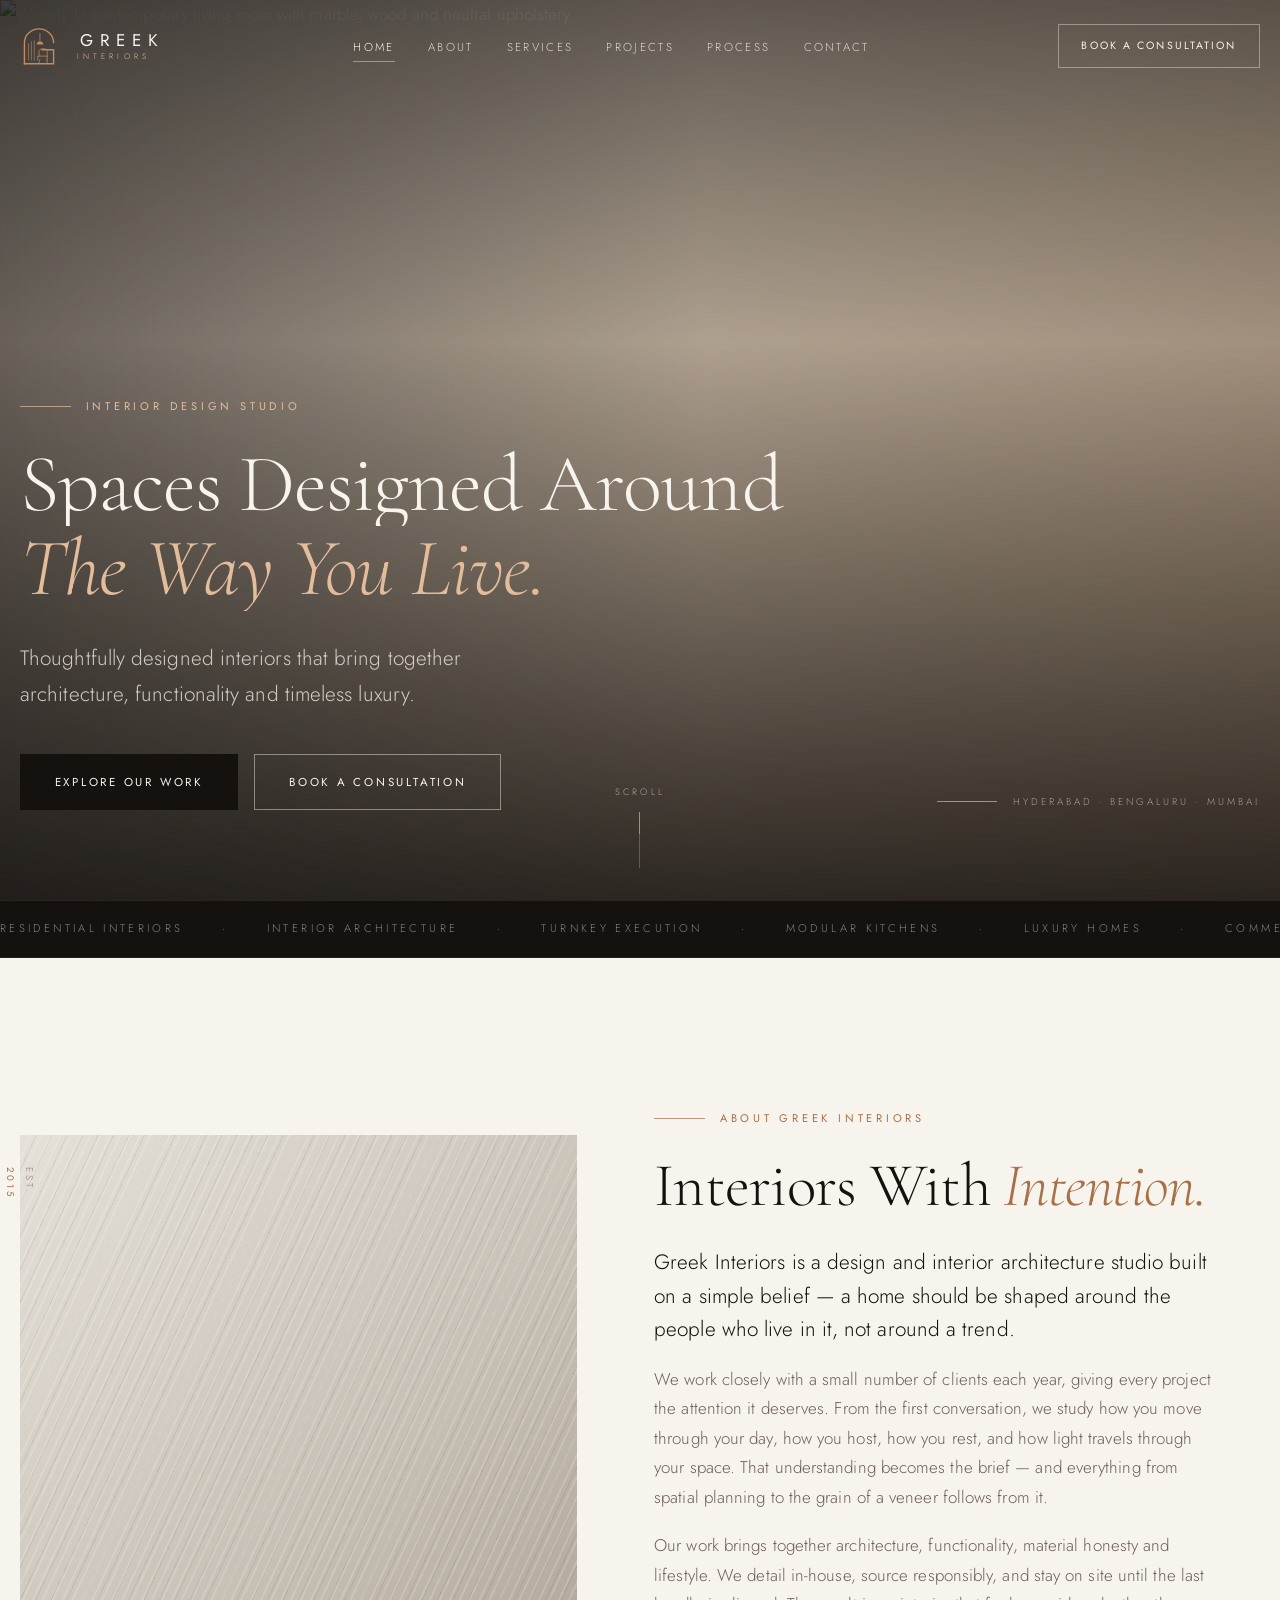
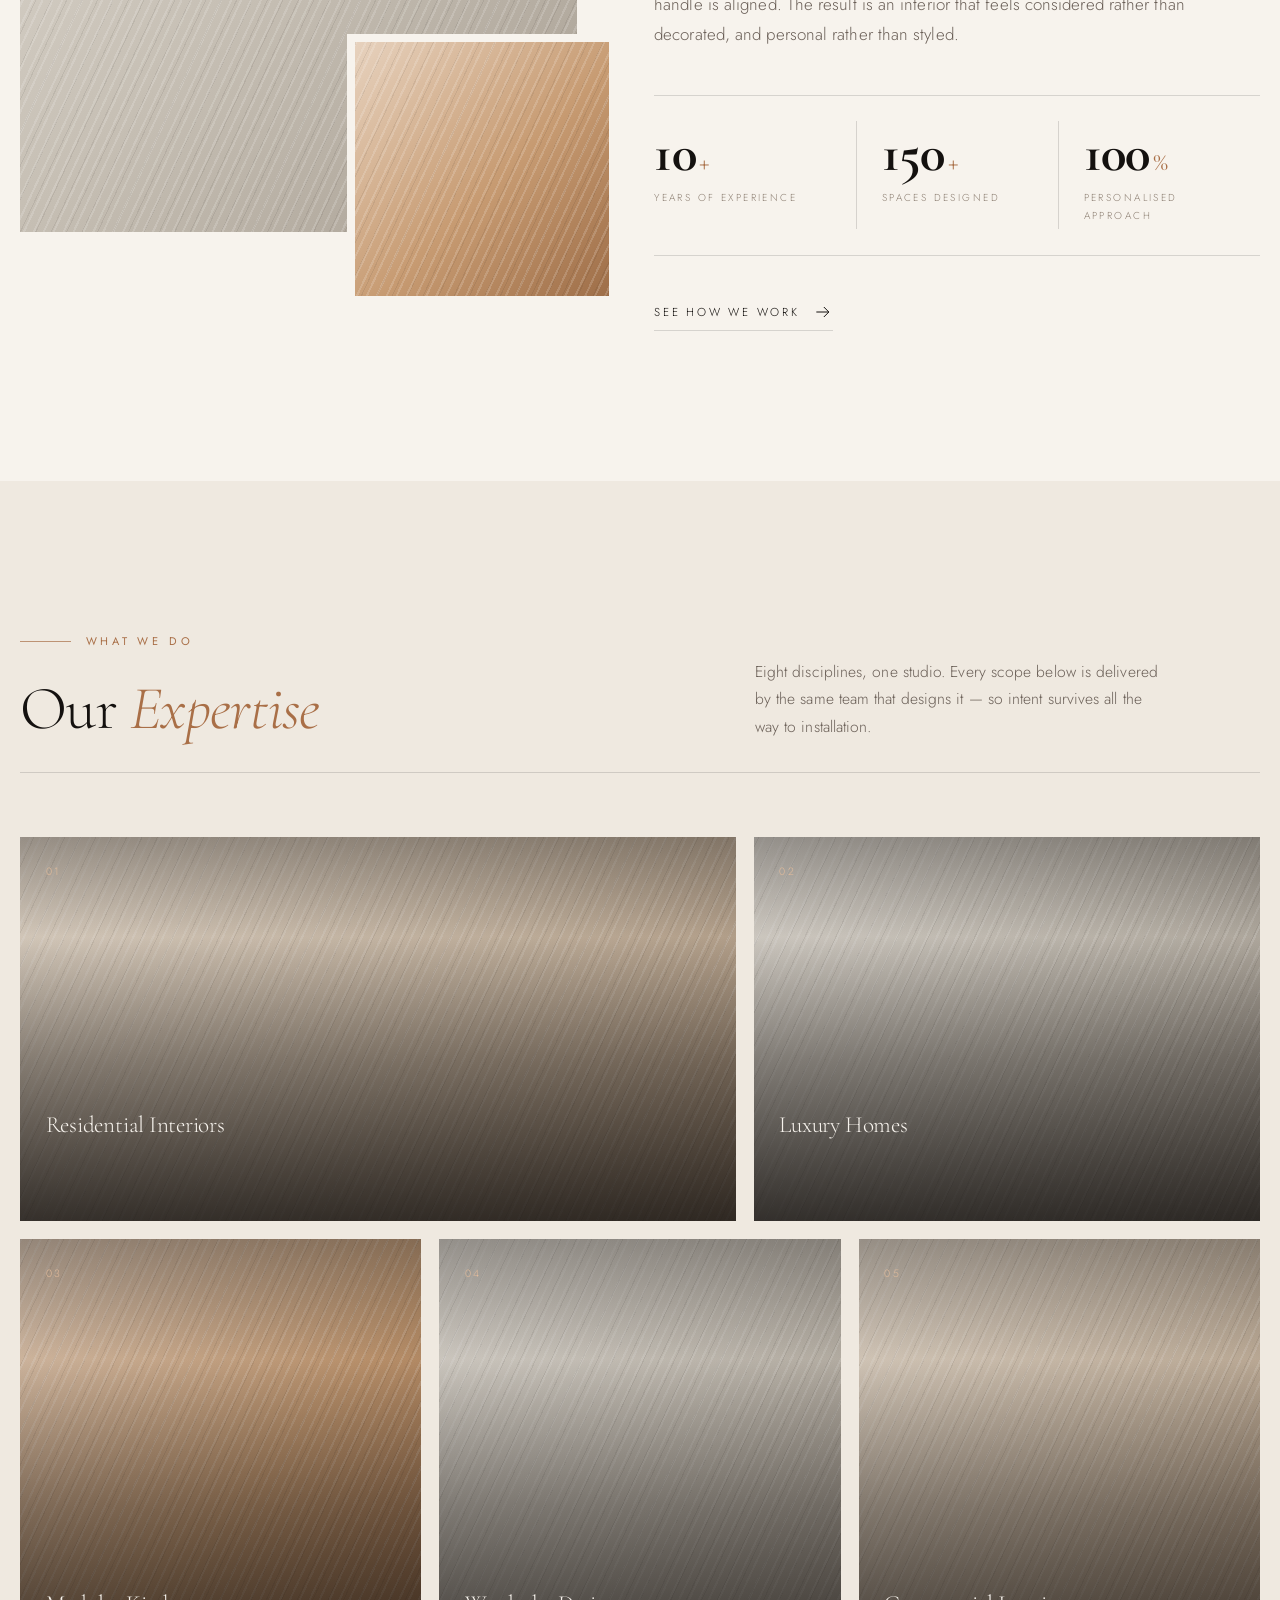
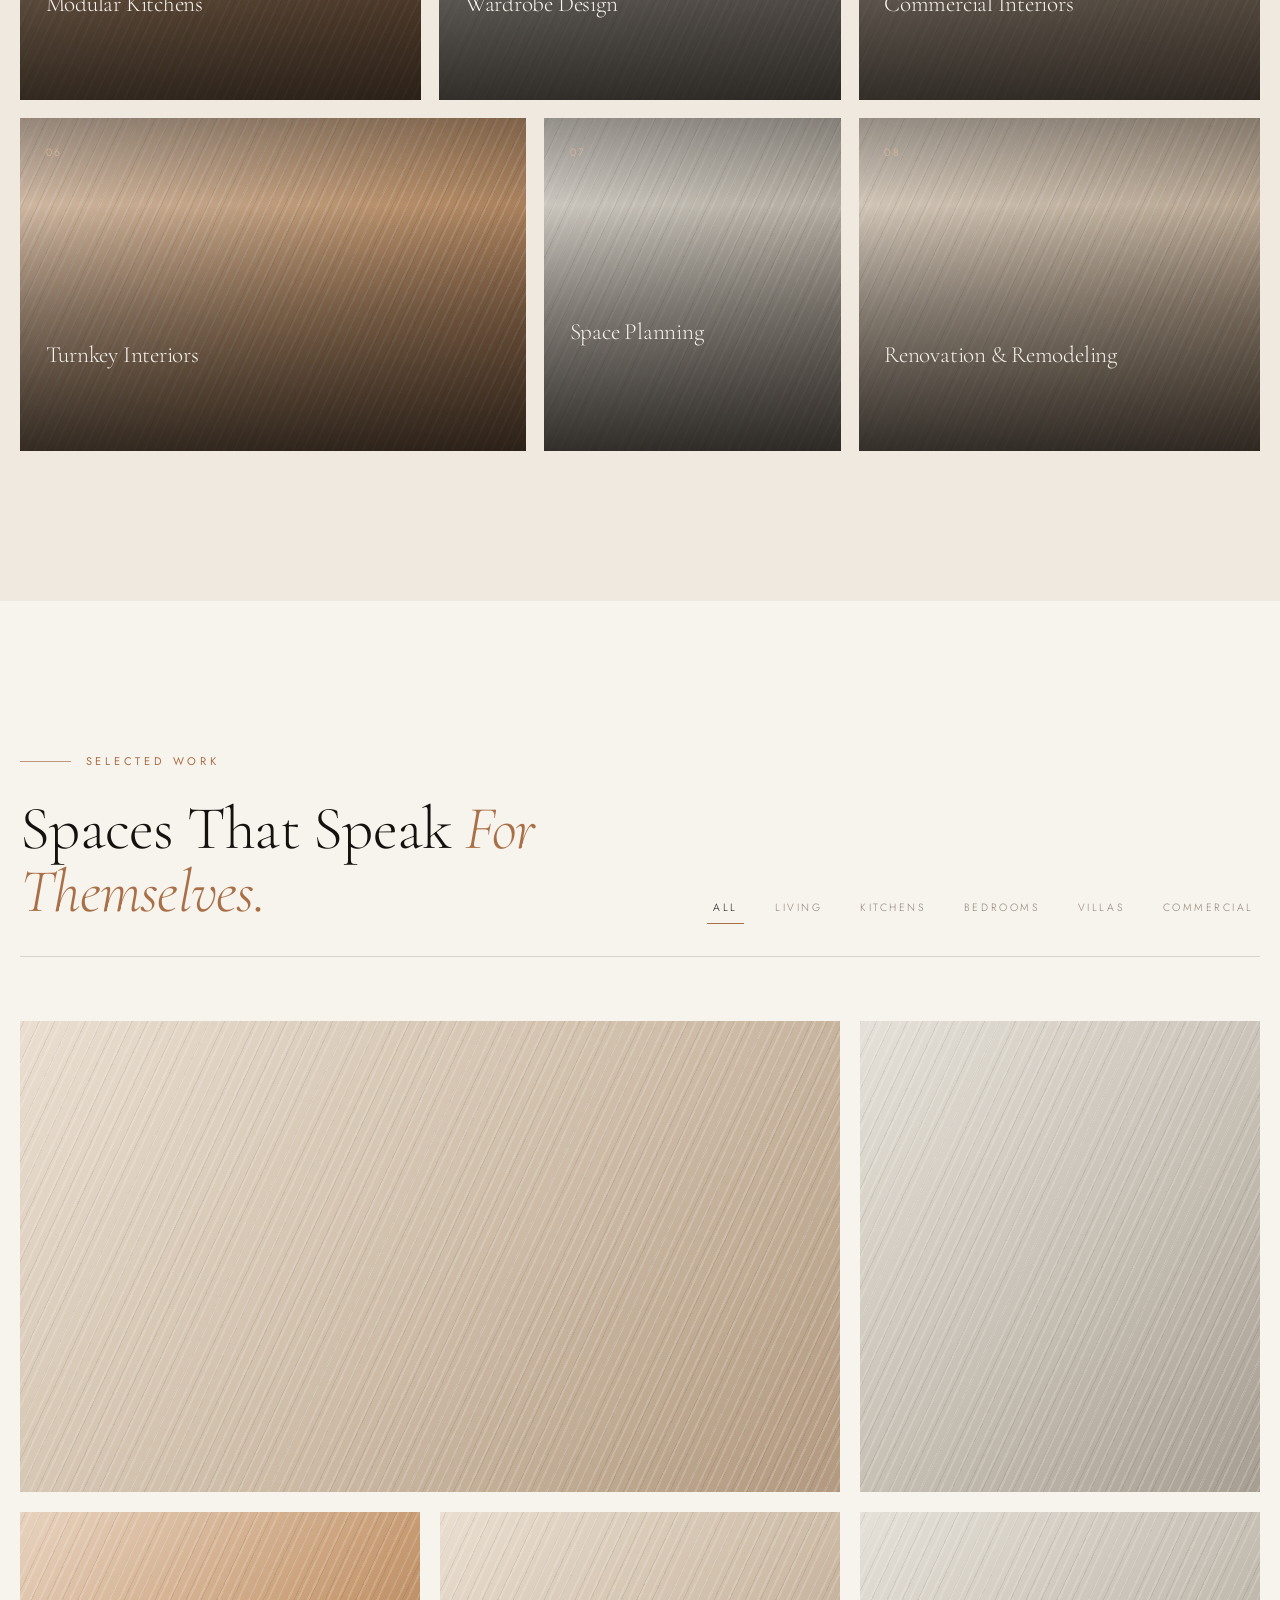
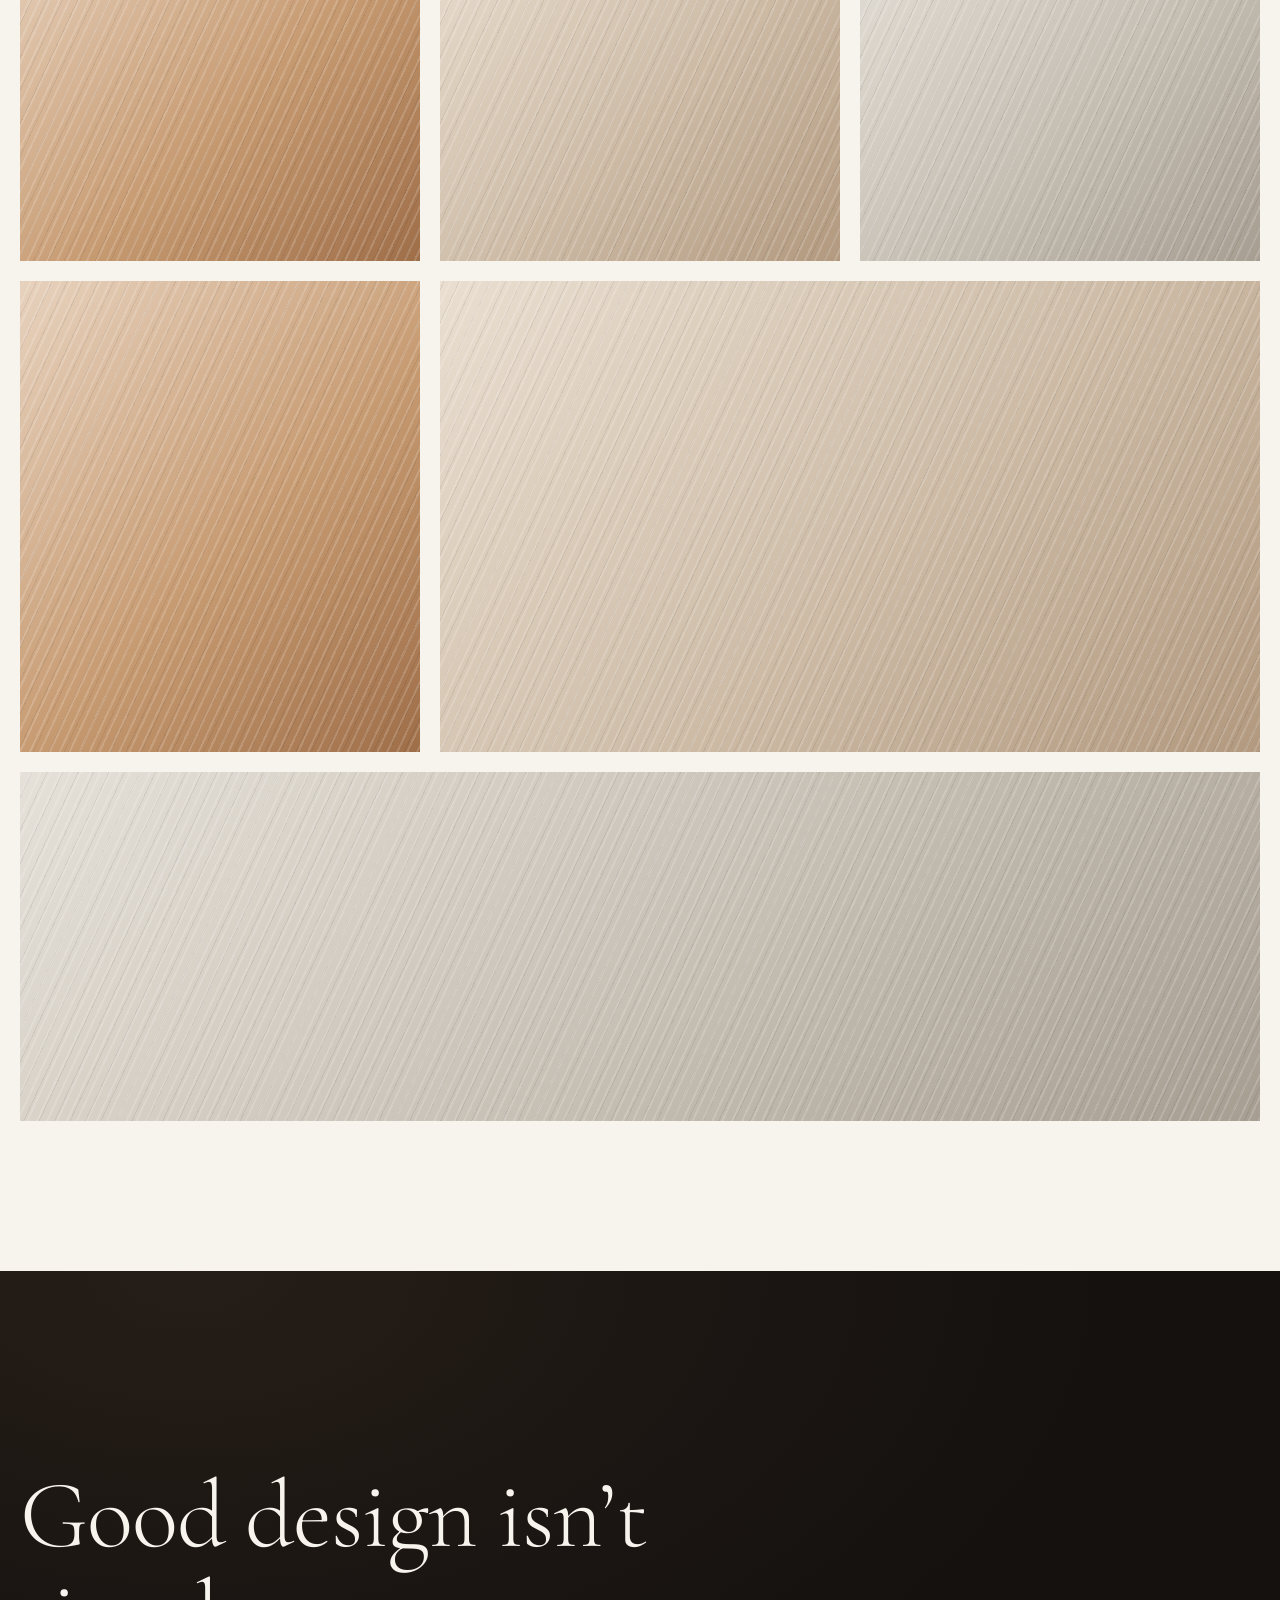
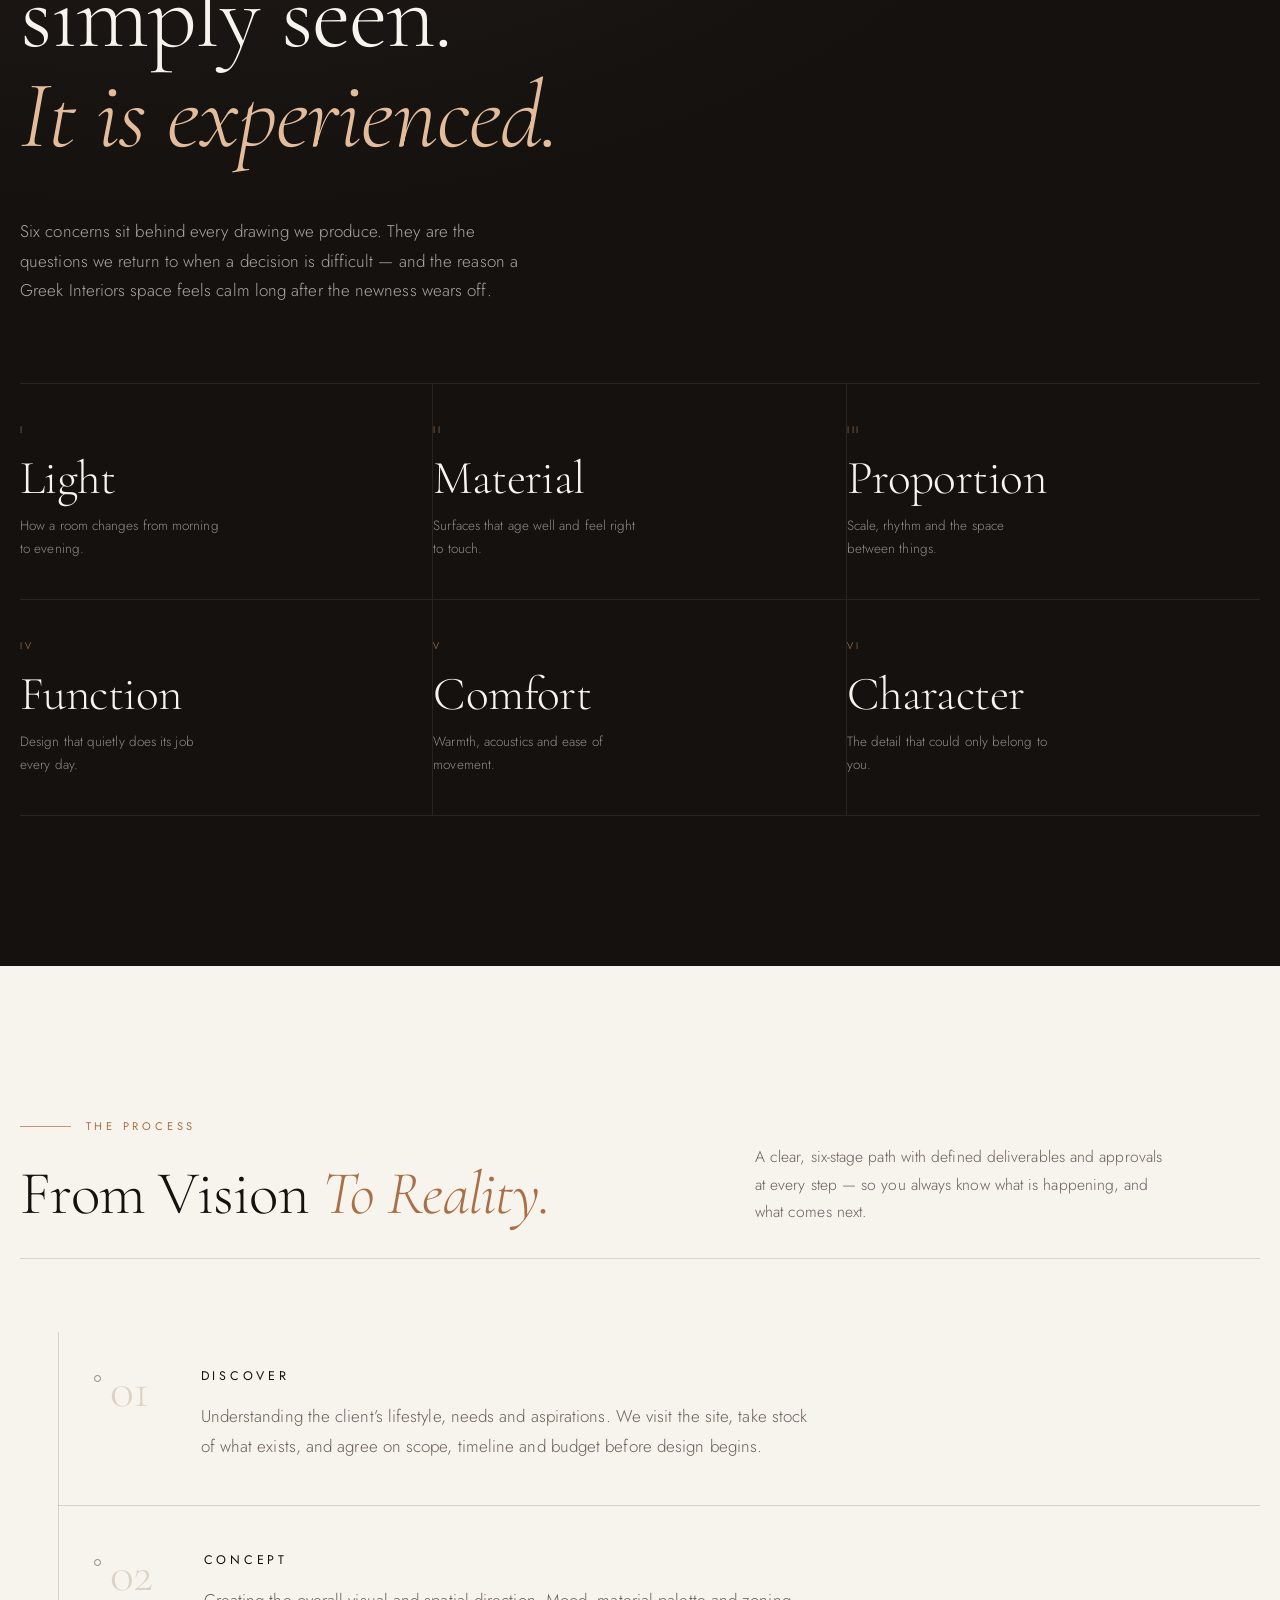
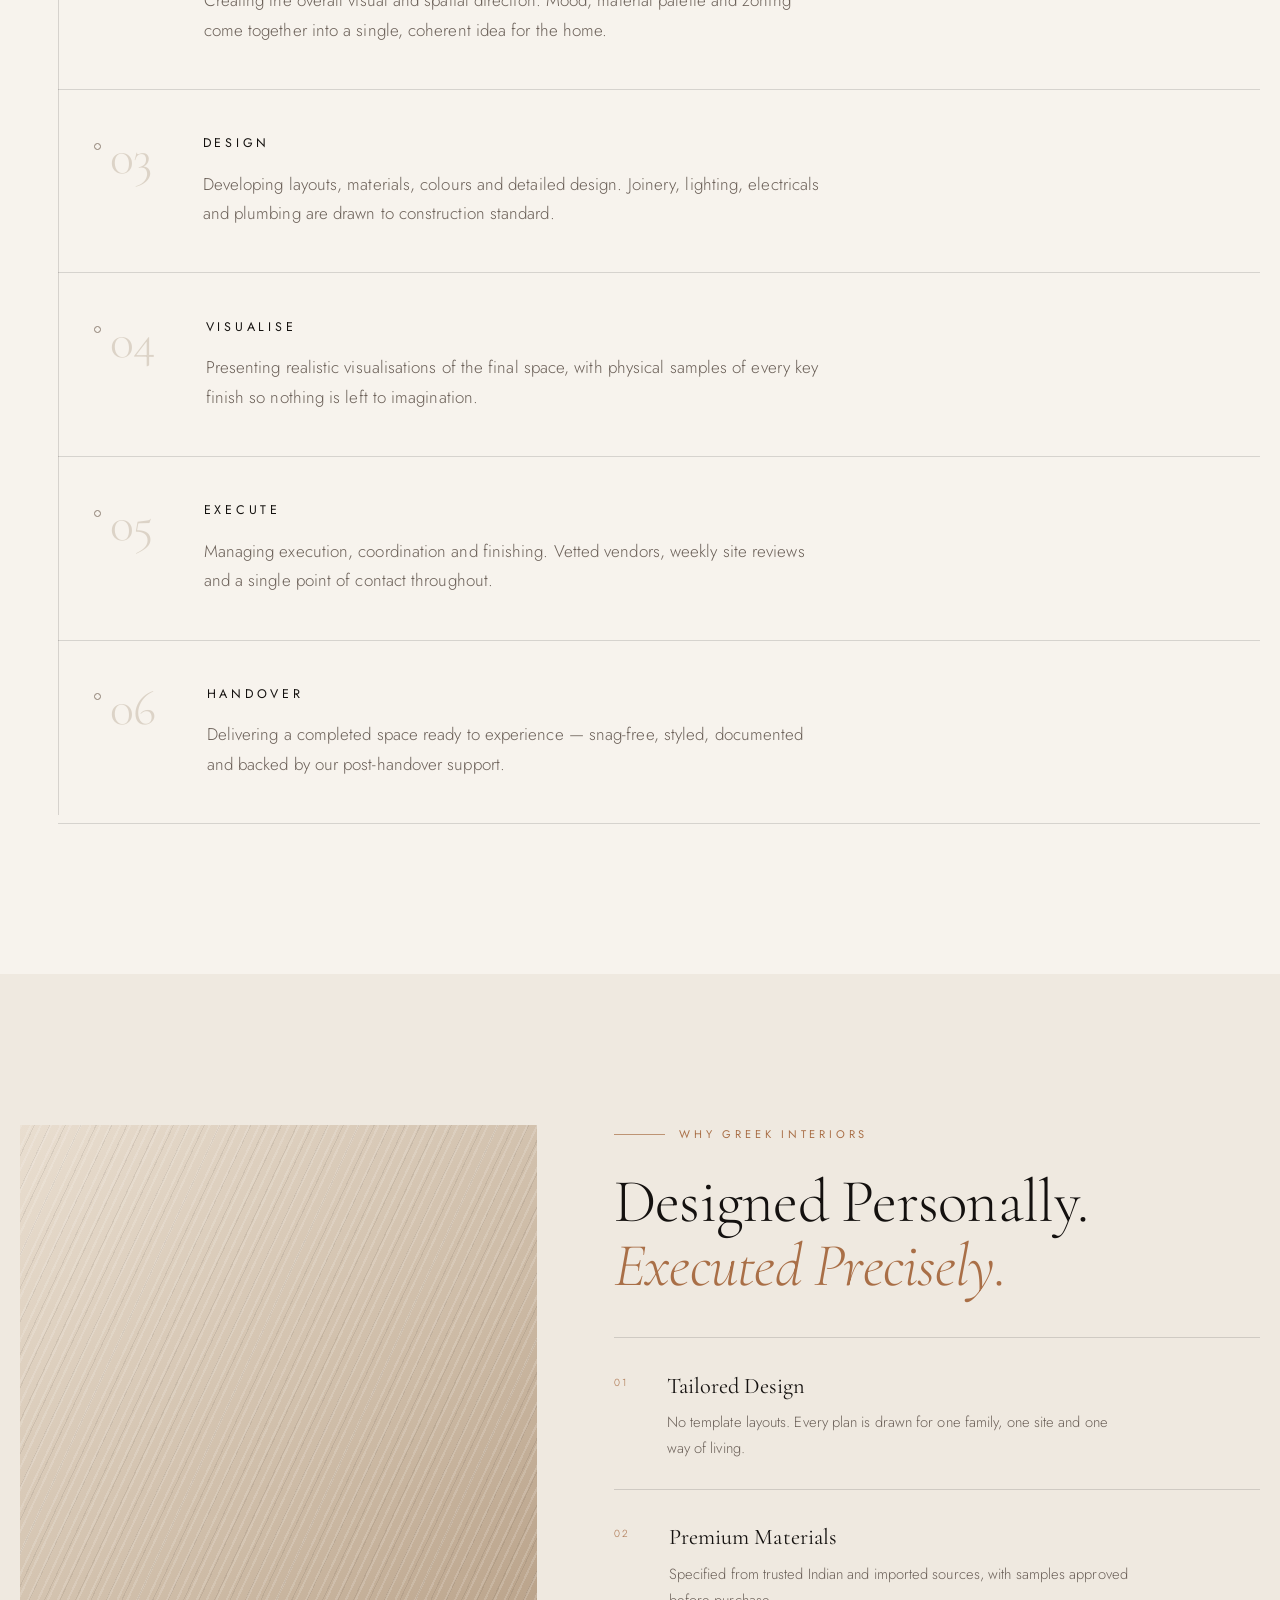
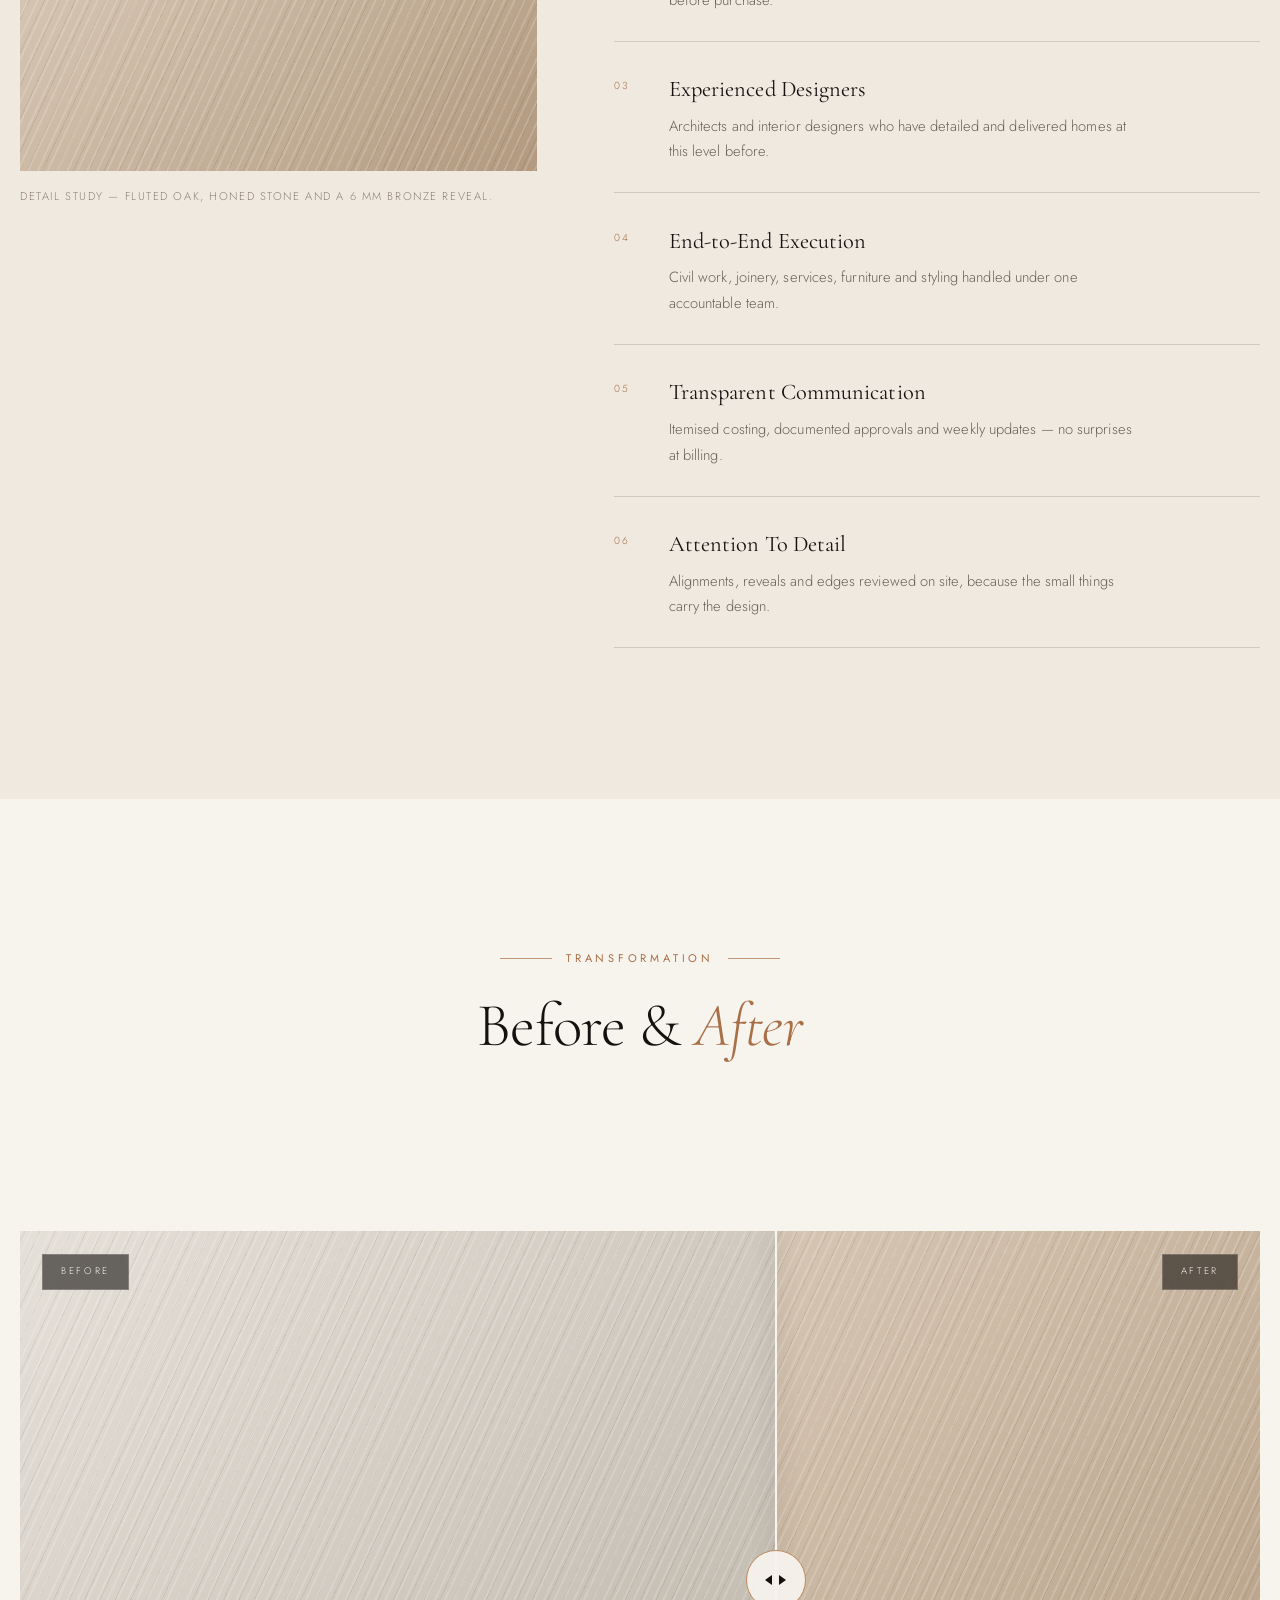
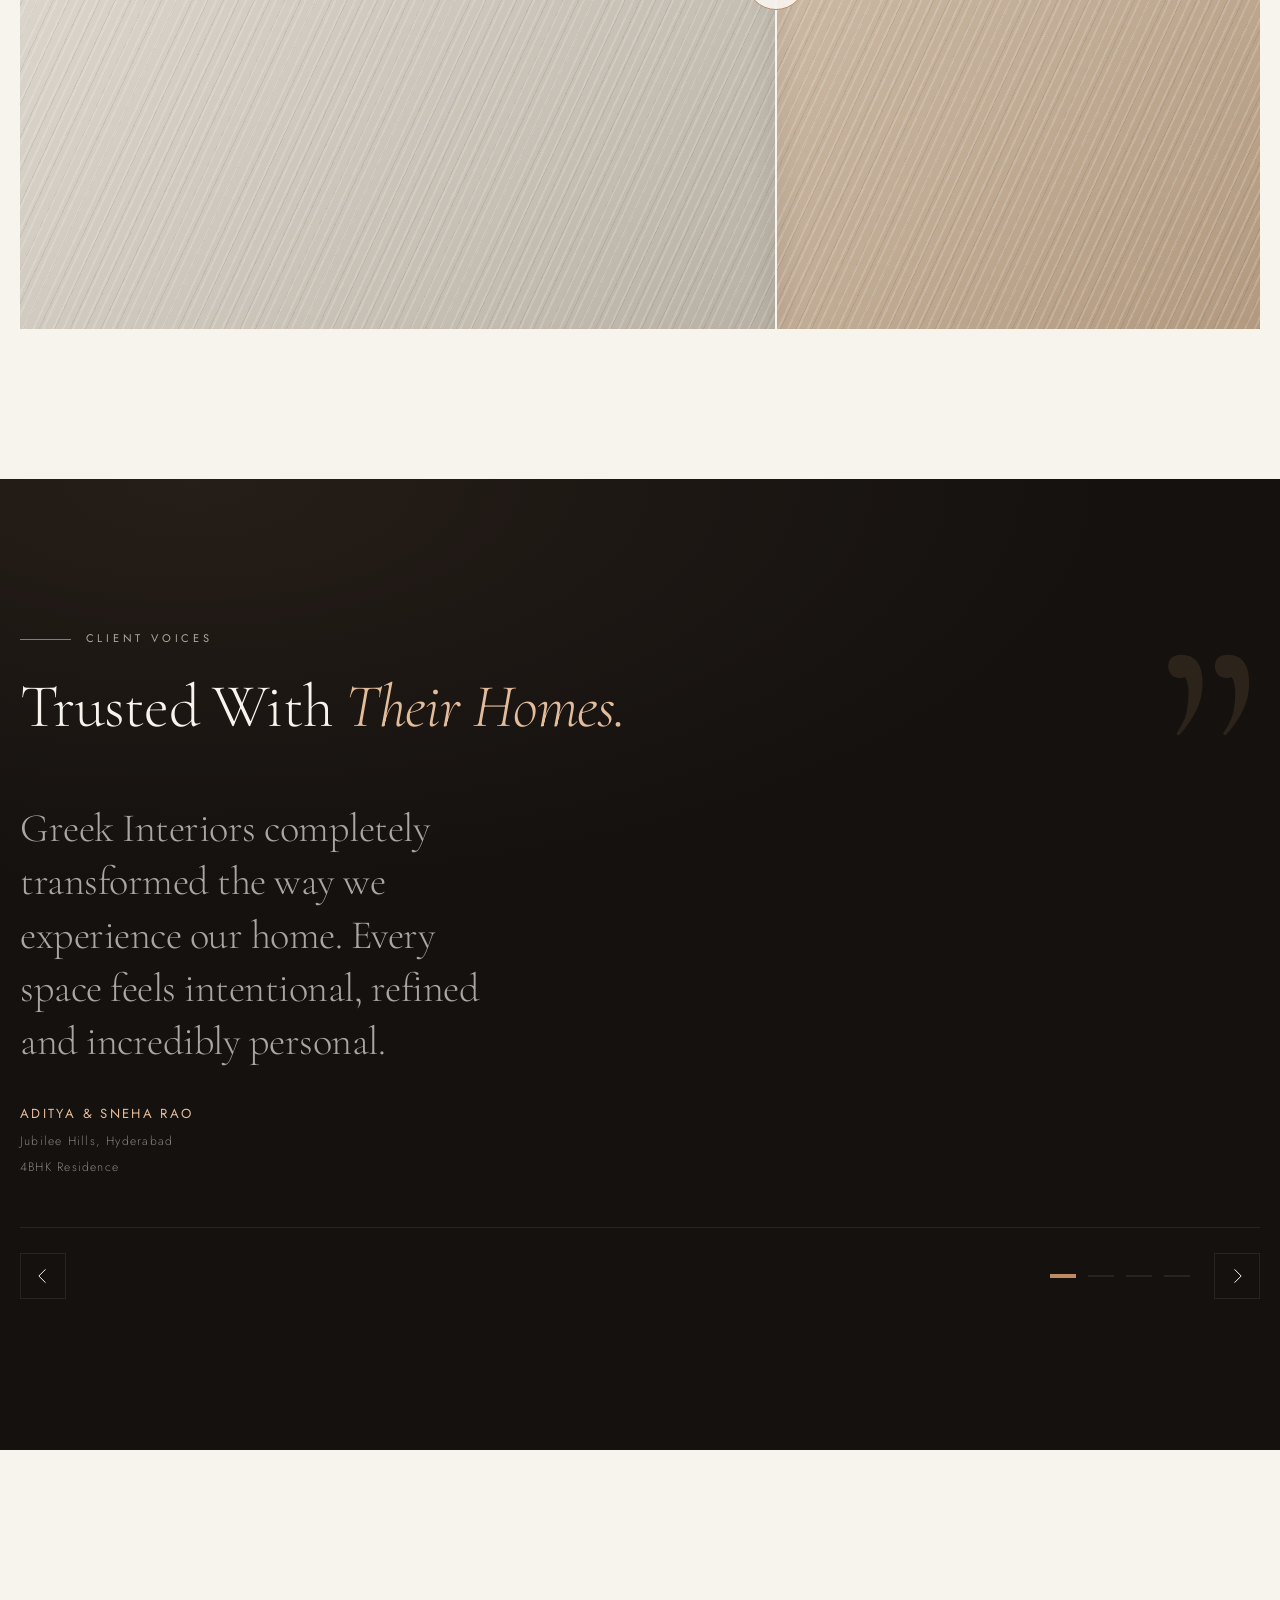
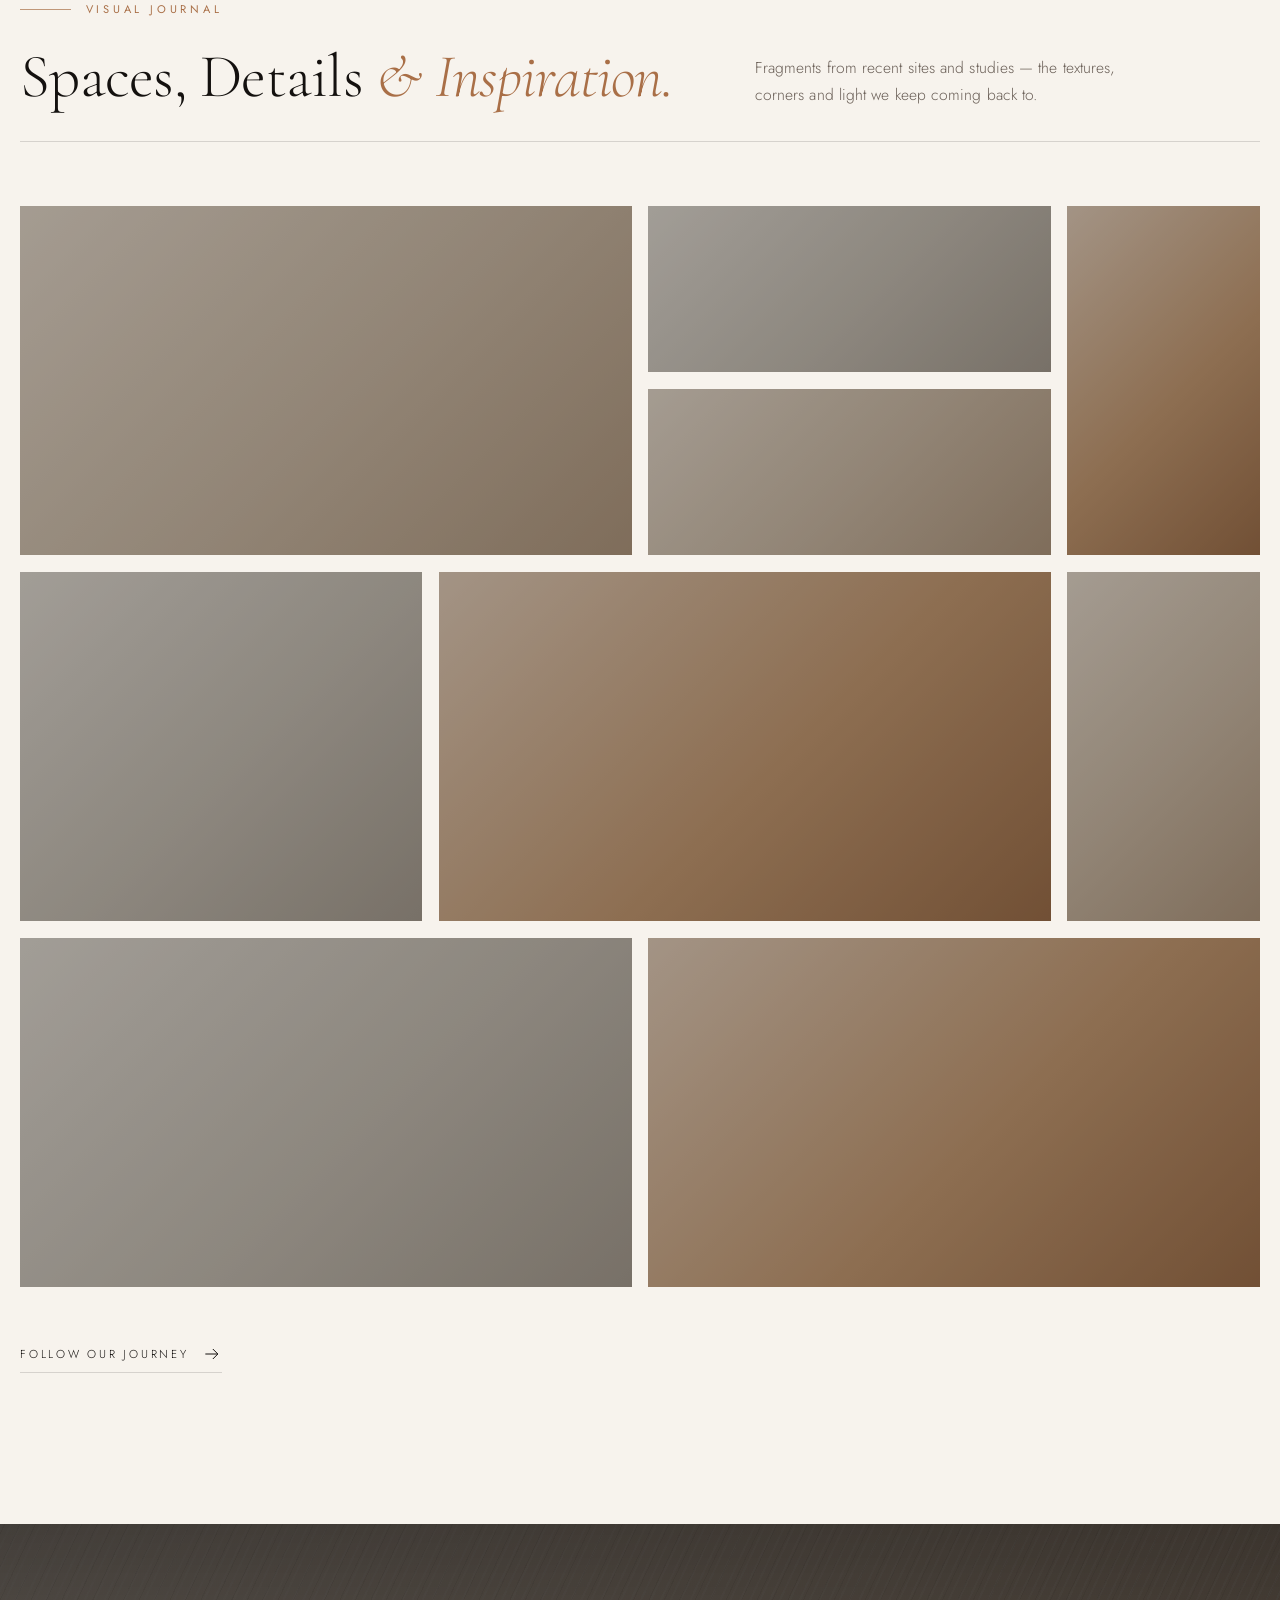
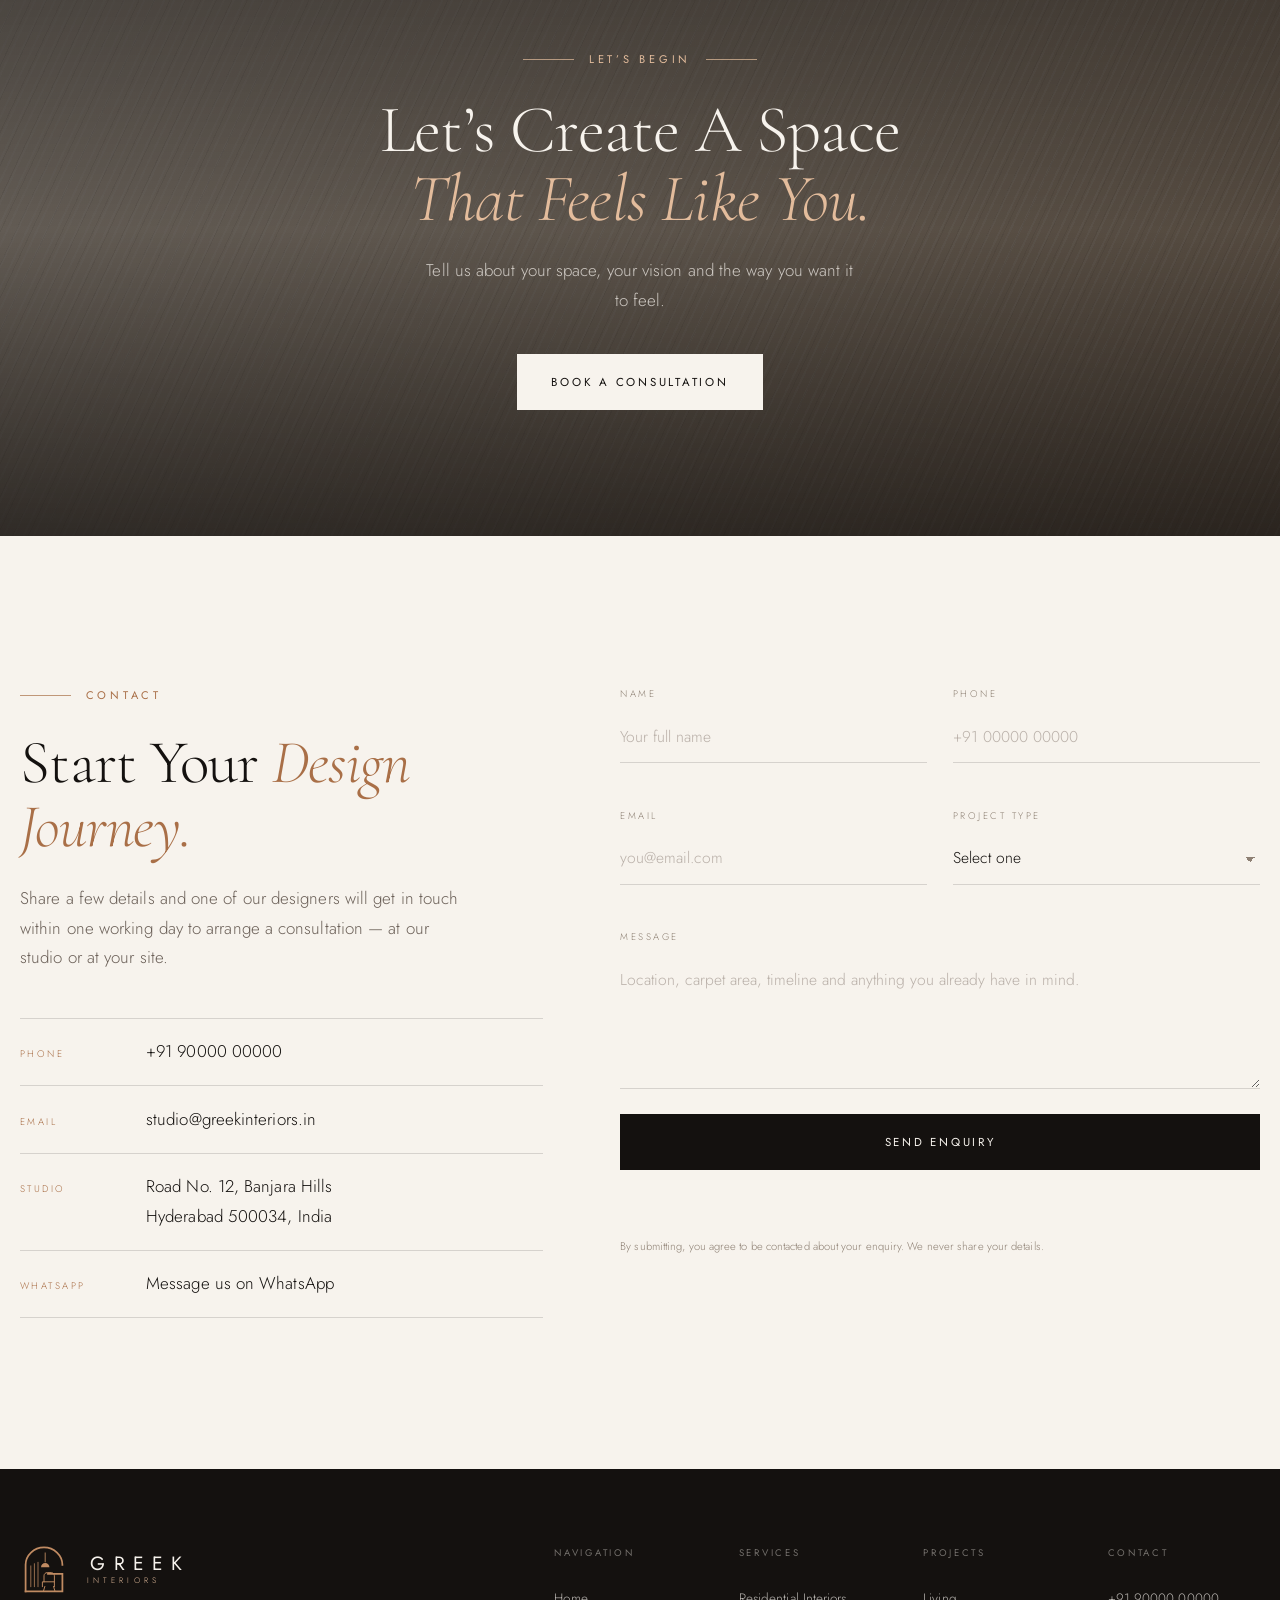
==== index.html @ 9042d582 "Build the Greek Interiors luxury interior design website A complete editorial marketing site for the" ====
<!DOCTYPE html>
<html lang="en">
<head>
<meta charset="utf-8">
<meta name="viewport" content="width=device-width, initial-scale=1, viewport-fit=cover">
<title>Greek Interiors — Luxury Interior Design Studio in India</title>
<meta name="description" content="Greek Interiors is a luxury interior design and interior architecture studio in India, creating deeply personal residential and commercial spaces. Designing spaces. Defining lifestyles.">
<meta name="theme-color" content="#14110F">
<meta name="author" content="Greek Interiors">
<link rel="canonical" href="https://www.greekinteriors.in/">

<!-- Open Graph -->
<meta property="og:type" content="website">
<meta property="og:site_name" content="Greek Interiors">
<meta property="og:title" content="Greek Interiors — Luxury Interior Design Studio">
<meta property="og:description" content="Thoughtfully designed interiors that bring together architecture, functionality and timeless luxury.">
<meta property="og:image" content="assets/img/og-image.svg">
<meta name="twitter:card" content="summary_large_image">

<link rel="icon" href="assets/img/favicon.svg" type="image/svg+xml">
<link rel="apple-touch-icon" href="assets/img/favicon.svg">

<link rel="preconnect" href="https://fonts.googleapis.com">
<link rel="preconnect" href="https://fonts.gstatic.com" crossorigin>
<link rel="preconnect" href="https://images.unsplash.com" crossorigin>
<link href="https://fonts.googleapis.com/css2?family=Cormorant+Garamond:ital,wght@0,300;0,400;0,500;0,600;1,300;1,400&family=Jost:wght@200;300;400;500&display=swap" rel="stylesheet">
<link rel="stylesheet" href="assets/css/style.css">

<script type="application/ld+json">
{
  "@context": "https://schema.org",
  "@type": "InteriorDesigner",
  "name": "Greek Interiors",
  "slogan": "Designing Spaces. Defining Lifestyles.",
  "description": "Luxury interior design and interior architecture studio creating personalised residential and commercial spaces across India.",
  "url": "https://www.greekinteriors.in/",
  "telephone": "+91 90000 00000",
  "email": "studio@greekinteriors.in",
  "address": {
    "@type": "PostalAddress",
    "streetAddress": "Road No. 12, Banjara Hills",
    "addressLocality": "Hyderabad",
    "addressRegion": "Telangana",
    "postalCode": "500034",
    "addressCountry": "IN"
  },
  "areaServed": "India",
  "priceRange": "$$$"
}
</script>
</head>
<body>

<!-- ============ PRELOADER ============ -->
<div class="preloader" id="preloader" aria-hidden="true">
  <div class="preloader__inner">
    <span class="preloader__mark">
      <svg viewBox="0 0 120 120" aria-hidden="true"><use href="#gi-mark"></use></svg>
    </span>
    <span class="preloader__word">GREEK <em>INTERIORS</em></span>
    <span class="preloader__bar"><i></i></span>
  </div>
</div>

<!-- ============ SVG SPRITE (logo mark) ============ -->
<svg class="svg-sprite" aria-hidden="true" focusable="false">
  <defs>
    <linearGradient id="bronzeGrad" x1="0" y1="0" x2="1" y2="1">
      <stop offset="0%"  stop-color="#E3B492"/>
      <stop offset="38%" stop-color="#C08B62"/>
      <stop offset="72%" stop-color="#A96F47"/>
      <stop offset="100%" stop-color="#D8A47F"/>
    </linearGradient>
  </defs>
  <symbol id="gi-mark" viewBox="0 0 120 120">
    <g fill="none" stroke="currentColor" stroke-width="4.4" stroke-linecap="square">
      <!-- arch forming the G -->
      <path d="M14 116V49.5C14 25.6 34.6 6 60 6s46 19.6 46 43.5"/>
      <path d="M14 116h92V72H70"/>
      <!-- interior slats -->
      <g stroke-width="2.2" opacity=".85">
        <path d="M27 104V52.5"/><path d="M36 104V47"/><path d="M45 104V43.5"/>
      </g>
      <!-- pendant lamp -->
      <g stroke-width="2.2"><path d="M63 20v22"/></g>
      <path d="M52.5 55.5c0-5.8 4.7-10.5 10.5-10.5s10.5 4.7 10.5 10.5z" fill="currentColor" stroke="none"/>
      <!-- armchair -->
      <g stroke-width="2.4">
        <path d="M56 104V92h30v12"/>
        <path d="M60 92V77c0-4.4 3.6-8 8-8h10c4.4 0 8 3.6 8 8v15"/>
        <path d="M62 104l-3 10M84 104l3 10"/>
      </g>
    </g>
  </symbol>
</svg>

<a class="skip-link" href="#main">Skip to content</a>
<div class="scroll-progress" id="scrollProgress" aria-hidden="true"></div>

<!-- ============ HEADER ============ -->
<header class="site-header" id="siteHeader">
  <div class="site-header__inner">
    <a class="brand" href="#home" aria-label="Greek Interiors — home">
      <span class="brand__mark"><svg viewBox="0 0 120 120" aria-hidden="true"><use href="#gi-mark"></use></svg></span>
      <span class="brand__type">
        <span class="brand__name">GREEK</span>
        <span class="brand__sub">INTERIORS</span>
      </span>
    </a>

    <nav class="nav" id="primaryNav" aria-label="Primary">
      <ul class="nav__list">
        <li><a href="#home" class="nav__link is-active">Home</a></li>
        <li><a href="#about" class="nav__link">About</a></li>
        <li><a href="#services" class="nav__link">Services</a></li>
        <li><a href="#projects" class="nav__link">Projects</a></li>
        <li><a href="#process" class="nav__link">Process</a></li>
        <li><a href="#contact" class="nav__link">Contact</a></li>
      </ul>
    </nav>

    <div class="site-header__actions">
      <a class="btn btn--ghost btn--sm" href="#contact">Book a Consultation</a>
      <button class="burger" id="burger" aria-label="Open menu" aria-expanded="false" aria-controls="mobileMenu">
        <span></span><span></span>
      </button>
    </div>
  </div>
</header>

<!-- ============ MOBILE MENU ============ -->
<div class="mobile-menu" id="mobileMenu" aria-hidden="true">
  <nav class="mobile-menu__nav" aria-label="Mobile">
    <ul>
      <li><a href="#home"><i>01</i>Home</a></li>
      <li><a href="#about"><i>02</i>About</a></li>
      <li><a href="#services"><i>03</i>Services</a></li>
      <li><a href="#projects"><i>04</i>Projects</a></li>
      <li><a href="#process"><i>05</i>Process</a></li>
      <li><a href="#contact"><i>06</i>Contact</a></li>
    </ul>
  </nav>
  <div class="mobile-menu__foot">
    <a class="btn btn--solid" href="#contact">Book a Consultation</a>
    <div class="mobile-menu__meta">
      <a href="tel:+919000000000">+91 90000 00000</a>
      <a href="mailto:studio@greekinteriors.in">studio@greekinteriors.in</a>
    </div>
  </div>
</div>

<main id="main">

<!-- ============ HERO ============ -->
<section class="hero" id="home">
  <div class="hero__media">
    <figure class="frame frame--fill" data-tone="warm">
      <img src="https://images.unsplash.com/photo-1600607687939-ce8a6c25118c?auto=format&fit=crop&w=2400&q=80"
           alt="Warmly lit contemporary living room with marble, wood and neutral upholstery" fetchpriority="high" decoding="async">
    </figure>
    <div class="hero__veil"></div>
  </div>

  <div class="hero__content shell">
    <p class="eyebrow eyebrow--light" data-reveal>Interior Design Studio</p>
    <h1 class="hero__title display" data-reveal data-reveal-delay="1">
      <span class="line">Spaces Designed Around</span>
      <span class="line"><em>The Way You Live.</em></span>
    </h1>
    <p class="hero__lede" data-reveal data-reveal-delay="2">
      Thoughtfully designed interiors that bring together architecture,
      functionality and timeless luxury.
    </p>
    <div class="hero__actions" data-reveal data-reveal-delay="3">
      <a class="btn btn--solid" href="#projects">Explore Our Work</a>
      <a class="btn btn--line" href="#contact">Book a Consultation</a>
    </div>
  </div>

  <div class="hero__rail" aria-hidden="true">
    <span class="hero__rail-line"></span>
    <span class="hero__rail-text">Hyderabad · Bengaluru · Mumbai</span>
  </div>

  <a class="scroll-cue" href="#about" aria-label="Scroll to About">
    <span class="scroll-cue__label">Scroll</span>
    <span class="scroll-cue__track"><i></i></span>
  </a>
</section>

<!-- ============ MARQUEE ============ -->
<div class="marquee" aria-hidden="true">
  <div class="marquee__track">
    <span>Residential Interiors<i>·</i>Interior Architecture<i>·</i>Turnkey Execution<i>·</i>Modular Kitchens<i>·</i>Luxury Homes<i>·</i>Commercial Spaces<i>·</i>Space Planning<i>·</i></span>
    <span>Residential Interiors<i>·</i>Interior Architecture<i>·</i>Turnkey Execution<i>·</i>Modular Kitchens<i>·</i>Luxury Homes<i>·</i>Commercial Spaces<i>·</i>Space Planning<i>·</i></span>
  </div>
</div>

<!-- ============ ABOUT ============ -->
<section class="about section" id="about">
  <div class="shell about__grid">

    <div class="about__media">
      <figure class="frame frame--tall" data-tone="stone" data-parallax="0.06">
        <img loading="lazy" decoding="async"
             src="https://images.unsplash.com/photo-1618221195710-dd6b41faaea6?auto=format&fit=crop&w=1400&q=80"
             alt="Minimal living space with layered neutral textures and natural light">
      </figure>
      <figure class="frame frame--inset" data-tone="bronze" data-reveal>
        <img loading="lazy" decoding="async"
             src="https://images.unsplash.com/photo-1600566753086-00f18fb6b3ea?auto=format&fit=crop&w=900&q=80"
             alt="Detail of a sculptural armchair against a textured plaster wall">
      </figure>
      <span class="about__stamp" aria-hidden="true">Est.<br><b>2015</b></span>
    </div>

    <div class="about__body">
      <p class="eyebrow" data-reveal>About Greek Interiors</p>
      <h2 class="h2 display" data-reveal>Interiors With <em>Intention.</em></h2>

      <div class="about__copy" data-reveal>
        <p class="lede">
          Greek Interiors is a design and interior architecture studio built on a simple belief —
          a home should be shaped around the people who live in it, not around a trend.
        </p>
        <p>
          We work closely with a small number of clients each year, giving every project the attention
          it deserves. From the first conversation, we study how you move through your day, how you
          host, how you rest, and how light travels through your space. That understanding becomes the
          brief — and everything from spatial planning to the grain of a veneer follows from it.
        </p>
        <p>
          Our work brings together architecture, functionality, material honesty and lifestyle. We detail
          in-house, source responsibly, and stay on site until the last handle is aligned. The result is an
          interior that feels considered rather than decorated, and personal rather than styled.
        </p>
      </div>

      <ul class="stats" data-reveal>
        <li class="stat">
          <span class="stat__num display"><b data-count="10">0</b><i>+</i></span>
          <span class="stat__label">Years of Experience</span>
        </li>
        <li class="stat">
          <span class="stat__num display"><b data-count="150">0</b><i>+</i></span>
          <span class="stat__label">Spaces Designed</span>
        </li>
        <li class="stat">
          <span class="stat__num display"><b data-count="100">0</b><i>%</i></span>
          <span class="stat__label">Personalised Approach</span>
        </li>
      </ul>

      <a class="link-arrow" href="#process" data-reveal><span>See how we work</span><svg viewBox="0 0 24 24" aria-hidden="true"><path d="M4 12h15M13 6l6 6-6 6" fill="none" stroke="currentColor" stroke-width="1.2"/></svg></a>
    </div>
  </div>
</section>

<!-- ============ SERVICES ============ -->
<section class="services section section--tint" id="services">
  <div class="shell">
    <header class="sec-head">
      <div>
        <p class="eyebrow" data-reveal>What We Do</p>
        <h2 class="h2 display" data-reveal>Our <em>Expertise</em></h2>
      </div>
      <p class="sec-head__note" data-reveal>
        Eight disciplines, one studio. Every scope below is delivered by the same team that designs it —
        so intent survives all the way to installation.
      </p>
    </header>
  </div>

  <div class="shell shell--wide">
    <div class="svc-mosaic">

      <article class="svc svc--a" data-reveal>
        <figure class="frame" data-tone="warm">
          <img loading="lazy" decoding="async" src="https://images.unsplash.com/photo-1600585154340-be6161a56a0c?auto=format&fit=crop&w=1400&q=80" alt="Residential living room interior in warm neutral tones">
        </figure>
        <div class="svc__body">
          <span class="svc__num">01</span>
          <h3 class="svc__title">Residential Interiors</h3>
          <p class="svc__desc">Full-home interiors for apartments and independent houses, planned around real family routines.</p>
        </div>
      </article>

      <article class="svc svc--b" data-reveal>
        <figure class="frame" data-tone="stone">
          <img loading="lazy" decoding="async" src="https://images.unsplash.com/photo-1613490493576-7fde63acd811?auto=format&fit=crop&w=1400&q=80" alt="Luxury villa interior with double height windows">
        </figure>
        <div class="svc__body">
          <span class="svc__num">02</span>
          <h3 class="svc__title">Luxury Homes</h3>
          <p class="svc__desc">Villas and penthouses where architecture, joinery and light are detailed as one composition.</p>
        </div>
      </article>

      <article class="svc svc--c" data-reveal>
        <figure class="frame" data-tone="bronze">
          <img loading="lazy" decoding="async" src="https://images.unsplash.com/photo-1556909212-d5b604d0c90d?auto=format&fit=crop&w=1200&q=80" alt="Premium modular kitchen with stone counter and wood cabinetry">
        </figure>
        <div class="svc__body">
          <span class="svc__num">03</span>
          <h3 class="svc__title">Modular Kitchens</h3>
          <p class="svc__desc">Ergonomic Indian kitchens with hard-working surfaces, quiet hardware and honest storage.</p>
        </div>
      </article>

      <article class="svc svc--d" data-reveal>
        <figure class="frame" data-tone="stone">
          <img loading="lazy" decoding="async" src="https://images.unsplash.com/photo-1558997519-83ea9252edf8?auto=format&fit=crop&w=1200&q=80" alt="Custom walk-in wardrobe with fluted panels and integrated lighting">
        </figure>
        <div class="svc__body">
          <span class="svc__num">04</span>
          <h3 class="svc__title">Wardrobe Design</h3>
          <p class="svc__desc">Bespoke wardrobes and walk-ins, planned garment by garment and lit from within.</p>
        </div>
      </article>

      <article class="svc svc--e" data-reveal>
        <figure class="frame" data-tone="warm">
          <img loading="lazy" decoding="async" src="https://images.unsplash.com/photo-1497366754035-f200968a6e72?auto=format&fit=crop&w=1400&q=80" alt="Modern office interior with warm timber and soft lighting">
        </figure>
        <div class="svc__body">
          <span class="svc__num">05</span>
          <h3 class="svc__title">Commercial Interiors</h3>
          <p class="svc__desc">Offices, clinics and retail that carry a brand quietly and hold up to daily use.</p>
        </div>
      </article>

      <article class="svc svc--f" data-reveal>
        <figure class="frame" data-tone="bronze">
          <img loading="lazy" decoding="async" src="https://images.unsplash.com/photo-1600210492486-724fe5c67fb0?auto=format&fit=crop&w=1200&q=80" alt="Completed bedroom interior handed over to the client">
        </figure>
        <div class="svc__body">
          <span class="svc__num">06</span>
          <h3 class="svc__title">Turnkey Interiors</h3>
          <p class="svc__desc">One contract, one accountable team — design, civil, joinery, services and styling.</p>
        </div>
      </article>

      <article class="svc svc--g" data-reveal>
        <figure class="frame" data-tone="stone">
          <img loading="lazy" decoding="async" src="https://images.unsplash.com/photo-1600607687920-4e2a09cf159d?auto=format&fit=crop&w=1200&q=80" alt="Open plan space showing considered circulation and zoning">
        </figure>
        <div class="svc__body">
          <span class="svc__num">07</span>
          <h3 class="svc__title">Space Planning</h3>
          <p class="svc__desc">Layouts, circulation and daylight studies that make a plan work before a wall is built.</p>
        </div>
      </article>

      <article class="svc svc--h" data-reveal>
        <figure class="frame" data-tone="warm">
          <img loading="lazy" decoding="async" src="https://images.unsplash.com/photo-1600573472550-8090b5e0745e?auto=format&fit=crop&w=1200&q=80" alt="Renovated interior with restored surfaces and new finishes">
        </figure>
        <div class="svc__body">
          <span class="svc__num">08</span>
          <h3 class="svc__title">Renovation &amp; Remodeling</h3>
          <p class="svc__desc">Reworking older homes with minimal disruption and a clear, staged programme.</p>
        </div>
      </article>

    </div>
  </div>
</section>

<!-- ============ FEATURED PROJECTS ============ -->
<section class="work section" id="projects">
  <div class="shell">
    <header class="sec-head sec-head--stack">
      <div>
        <p class="eyebrow" data-reveal>Selected Work</p>
        <h2 class="h2 display" data-reveal>Spaces That Speak <em>For Themselves.</em></h2>
      </div>
      <div class="filters" role="tablist" aria-label="Filter projects" data-reveal>
        <button class="filter is-active" role="tab" aria-selected="true" data-filter="all">All</button>
        <button class="filter" role="tab" aria-selected="false" data-filter="living">Living</button>
        <button class="filter" role="tab" aria-selected="false" data-filter="kitchens">Kitchens</button>
        <button class="filter" role="tab" aria-selected="false" data-filter="bedrooms">Bedrooms</button>
        <button class="filter" role="tab" aria-selected="false" data-filter="villas">Villas</button>
        <button class="filter" role="tab" aria-selected="false" data-filter="commercial">Commercial</button>
      </div>
    </header>
  </div>

  <div class="shell shell--wide">
    <div class="work__grid" id="workGrid">

      <article class="proj proj--wide" data-cat="living" data-reveal>
        <a class="proj__link" href="#contact" aria-label="Contemporary Residence, Hyderabad">
          <figure class="frame" data-tone="warm">
            <img loading="lazy" decoding="async" src="https://images.unsplash.com/photo-1616486338812-3dadae4b4ace?auto=format&fit=crop&w=1800&q=80" alt="Contemporary residence living room with sculptural sofa and stone flooring">
          </figure>
          <div class="proj__meta">
            <span class="proj__cat">Residential</span>
            <h3 class="proj__name display">Contemporary Residence</h3>
            <span class="proj__loc">Hyderabad</span>
          </div>
          <span class="proj__rule" aria-hidden="true"></span>
        </a>
      </article>

      <article class="proj proj--tall" data-cat="kitchens" data-reveal>
        <a class="proj__link" href="#contact" aria-label="The Marble House, Bengaluru">
          <figure class="frame" data-tone="stone">
            <img loading="lazy" decoding="async" src="https://images.unsplash.com/photo-1631679706909-1844bbd07221?auto=format&fit=crop&w=1200&q=80" alt="Kitchen with full-height marble backsplash and integrated appliances">
          </figure>
          <div class="proj__meta">
            <span class="proj__cat">Kitchen</span>
            <h3 class="proj__name display">The Marble House</h3>
            <span class="proj__loc">Bengaluru</span>
          </div>
          <span class="proj__rule" aria-hidden="true"></span>
        </a>
      </article>

      <article class="proj" data-cat="living" data-reveal>
        <a class="proj__link" href="#contact" aria-label="Quiet Luxury Apartment, Mumbai">
          <figure class="frame" data-tone="bronze">
            <img loading="lazy" decoding="async" src="https://images.unsplash.com/photo-1560448204-e02f11c3d0e2?auto=format&fit=crop&w=1200&q=80" alt="Apartment living room with low seating and layered lighting">
          </figure>
          <div class="proj__meta">
            <span class="proj__cat">Residential</span>
            <h3 class="proj__name display">Quiet Luxury Apartment</h3>
            <span class="proj__loc">Mumbai</span>
          </div>
          <span class="proj__rule" aria-hidden="true"></span>
        </a>
      </article>

      <article class="proj" data-cat="villas" data-reveal>
        <a class="proj__link" href="#contact" aria-label="Villa Aranya, Goa">
          <figure class="frame" data-tone="warm">
            <img loading="lazy" decoding="async" src="https://images.unsplash.com/photo-1580587771525-78b9dba3b914?auto=format&fit=crop&w=1400&q=80" alt="Villa interior opening to a landscaped courtyard">
          </figure>
          <div class="proj__meta">
            <span class="proj__cat">Villa</span>
            <h3 class="proj__name display">Villa Aranya</h3>
            <span class="proj__loc">Goa</span>
          </div>
          <span class="proj__rule" aria-hidden="true"></span>
        </a>
      </article>

      <article class="proj" data-cat="bedrooms" data-reveal>
        <a class="proj__link" href="#contact" aria-label="Suite No. 7, Hyderabad">
          <figure class="frame" data-tone="stone">
            <img loading="lazy" decoding="async" src="https://images.unsplash.com/photo-1505693416388-ac5ce068fe85?auto=format&fit=crop&w=1200&q=80" alt="Master bedroom with upholstered headboard and warm bedside lighting">
          </figure>
          <div class="proj__meta">
            <span class="proj__cat">Bedroom</span>
            <h3 class="proj__name display">Suite No. 7</h3>
            <span class="proj__loc">Hyderabad</span>
          </div>
          <span class="proj__rule" aria-hidden="true"></span>
        </a>
      </article>

      <article class="proj proj--tall" data-cat="commercial" data-reveal>
        <a class="proj__link" href="#contact" aria-label="Studio Atrium, Pune">
          <figure class="frame" data-tone="bronze">
            <img loading="lazy" decoding="async" src="https://images.unsplash.com/photo-1524758631624-e2822e304c36?auto=format&fit=crop&w=1200&q=80" alt="Office lounge with soft seating and timber detailing">
          </figure>
          <div class="proj__meta">
            <span class="proj__cat">Commercial</span>
            <h3 class="proj__name display">Studio Atrium</h3>
            <span class="proj__loc">Pune</span>
          </div>
          <span class="proj__rule" aria-hidden="true"></span>
        </a>
      </article>

      <article class="proj proj--wide" data-cat="living" data-reveal>
        <a class="proj__link" href="#contact" aria-label="The Terracotta Home, Chennai">
          <figure class="frame" data-tone="warm">
            <img loading="lazy" decoding="async" src="https://images.unsplash.com/photo-1522708323590-d24dbb6b0267?auto=format&fit=crop&w=1800&q=80" alt="Living and dining space with terracotta tones and cane furniture">
          </figure>
          <div class="proj__meta">
            <span class="proj__cat">Residential</span>
            <h3 class="proj__name display">The Terracotta Home</h3>
            <span class="proj__loc">Chennai</span>
          </div>
          <span class="proj__rule" aria-hidden="true"></span>
        </a>
      </article>

      <article class="proj proj--full" data-cat="kitchens" data-reveal>
        <a class="proj__link" href="#contact" aria-label="Penthouse Kitchen, Delhi NCR">
          <figure class="frame" data-tone="stone">
            <img loading="lazy" decoding="async" src="https://images.unsplash.com/photo-1615529182904-14819c35db37?auto=format&fit=crop&w=1200&q=80" alt="Island kitchen with pendant lighting and handleless cabinetry">
          </figure>
          <div class="proj__meta">
            <span class="proj__cat">Kitchen</span>
            <h3 class="proj__name display">Penthouse Kitchen</h3>
            <span class="proj__loc">Delhi NCR</span>
          </div>
          <span class="proj__rule" aria-hidden="true"></span>
        </a>
      </article>

    </div>
    <p class="work__empty" id="workEmpty" hidden>No projects in this category yet.</p>
  </div>
</section>

<!-- ============ PHILOSOPHY ============ -->
<section class="philo section--dark" id="philosophy">
  <div class="shell">
    <p class="eyebrow eyebrow--light" data-reveal>Design Philosophy</p>
    <blockquote class="philo__statement display" data-reveal>
      <span class="line">Good design isn’t simply seen.</span>
      <span class="line"><em>It is experienced.</em></span>
    </blockquote>
    <p class="philo__note" data-reveal>
      Six concerns sit behind every drawing we produce. They are the questions we return to
      when a decision is difficult — and the reason a Greek Interiors space feels calm long
      after the newness wears off.
    </p>

    <ul class="concepts">
      <li data-reveal><span class="concepts__i">i</span><span class="concepts__w display">Light</span><span class="concepts__d">How a room changes from morning to evening.</span></li>
      <li data-reveal><span class="concepts__i">ii</span><span class="concepts__w display">Material</span><span class="concepts__d">Surfaces that age well and feel right to touch.</span></li>
      <li data-reveal><span class="concepts__i">iii</span><span class="concepts__w display">Proportion</span><span class="concepts__d">Scale, rhythm and the space between things.</span></li>
      <li data-reveal><span class="concepts__i">iv</span><span class="concepts__w display">Function</span><span class="concepts__d">Design that quietly does its job every day.</span></li>
      <li data-reveal><span class="concepts__i">v</span><span class="concepts__w display">Comfort</span><span class="concepts__d">Warmth, acoustics and ease of movement.</span></li>
      <li data-reveal><span class="concepts__i">vi</span><span class="concepts__w display">Character</span><span class="concepts__d">The detail that could only belong to you.</span></li>
    </ul>
  </div>
</section>

<!-- ============ PROCESS ============ -->
<section class="process section" id="process">
  <div class="shell">
    <header class="sec-head">
      <div>
        <p class="eyebrow" data-reveal>The Process</p>
        <h2 class="h2 display" data-reveal>From Vision <em>To Reality.</em></h2>
      </div>
      <p class="sec-head__note" data-reveal>
        A clear, six-stage path with defined deliverables and approvals at every step —
        so you always know what is happening, and what comes next.
      </p>
    </header>

    <ol class="timeline" id="timeline">
      <span class="timeline__spine" aria-hidden="true"><i id="timelineFill"></i></span>

      <li class="step" data-reveal>
        <span class="step__num display">01</span>
        <div class="step__body">
          <h3 class="step__title">Discover</h3>
          <p>Understanding the client’s lifestyle, needs and aspirations. We visit the site, take stock of what exists, and agree on scope, timeline and budget before design begins.</p>
        </div>
      </li>
      <li class="step" data-reveal>
        <span class="step__num display">02</span>
        <div class="step__body">
          <h3 class="step__title">Concept</h3>
          <p>Creating the overall visual and spatial direction. Mood, material palette and zoning come together into a single, coherent idea for the home.</p>
        </div>
      </li>
      <li class="step" data-reveal>
        <span class="step__num display">03</span>
        <div class="step__body">
          <h3 class="step__title">Design</h3>
          <p>Developing layouts, materials, colours and detailed design. Joinery, lighting, electricals and plumbing are drawn to construction standard.</p>
        </div>
      </li>
      <li class="step" data-reveal>
        <span class="step__num display">04</span>
        <div class="step__body">
          <h3 class="step__title">Visualise</h3>
          <p>Presenting realistic visualisations of the final space, with physical samples of every key finish so nothing is left to imagination.</p>
        </div>
      </li>
      <li class="step" data-reveal>
        <span class="step__num display">05</span>
        <div class="step__body">
          <h3 class="step__title">Execute</h3>
          <p>Managing execution, coordination and finishing. Vetted vendors, weekly site reviews and a single point of contact throughout.</p>
        </div>
      </li>
      <li class="step" data-reveal>
        <span class="step__num display">06</span>
        <div class="step__body">
          <h3 class="step__title">Handover</h3>
          <p>Delivering a completed space ready to experience — snag-free, styled, documented and backed by our post-handover support.</p>
        </div>
      </li>
    </ol>
  </div>
</section>

<!-- ============ WHY GREEK INTERIORS ============ -->
<section class="why section section--tint" id="why">
  <div class="shell why__grid">
    <div class="why__media">
      <figure class="frame frame--tall" data-tone="warm" data-parallax="0.05">
        <img loading="lazy" decoding="async" src="https://images.unsplash.com/photo-1618220179428-22790b461013?auto=format&fit=crop&w=1200&q=80" alt="Detail of a joinery corner showing veneer, stone and brass reveal">
      </figure>
      <p class="why__caption">Detail study — fluted oak, honed stone and a 6&nbsp;mm bronze reveal.</p>
    </div>

    <div class="why__body">
      <p class="eyebrow" data-reveal>Why Greek Interiors</p>
      <h2 class="h2 display" data-reveal>Designed Personally.<br><em>Executed Precisely.</em></h2>

      <ul class="reasons">
        <li class="reason" data-reveal>
          <span class="reason__n">01</span>
          <div><h3>Tailored Design</h3><p>No template layouts. Every plan is drawn for one family, one site and one way of living.</p></div>
        </li>
        <li class="reason" data-reveal>
          <span class="reason__n">02</span>
          <div><h3>Premium Materials</h3><p>Specified from trusted Indian and imported sources, with samples approved before purchase.</p></div>
        </li>
        <li class="reason" data-reveal>
          <span class="reason__n">03</span>
          <div><h3>Experienced Designers</h3><p>Architects and interior designers who have detailed and delivered homes at this level before.</p></div>
        </li>
        <li class="reason" data-reveal>
          <span class="reason__n">04</span>
          <div><h3>End-to-End Execution</h3><p>Civil work, joinery, services, furniture and styling handled under one accountable team.</p></div>
        </li>
        <li class="reason" data-reveal>
          <span class="reason__n">05</span>
          <div><h3>Transparent Communication</h3><p>Itemised costing, documented approvals and weekly updates — no surprises at billing.</p></div>
        </li>
        <li class="reason" data-reveal>
          <span class="reason__n">06</span>
          <div><h3>Attention To Detail</h3><p>Alignments, reveals and edges reviewed on site, because the small things carry the design.</p></div>
        </li>
      </ul>
    </div>
  </div>
</section>

<!-- ============ BEFORE / AFTER ============ -->
<section class="ba section" id="transformation">
  <div class="shell">
    <header class="sec-head sec-head--center">
      <div>
        <p class="eyebrow" data-reveal>Transformation</p>
        <h2 class="h2 display" data-reveal>Before &amp; <em>After</em></h2>
        <p class="sec-head__note sec-head__note--center" data-reveal>
          A three-bedroom apartment in Hyderabad, reworked over eighteen weeks.
          Drag the handle to see the change.
        </p>
      </div>
    </header>

    <div class="ba__stage" id="baStage" data-reveal>
      <figure class="ba__img ba__img--after frame" data-tone="warm">
        <img loading="lazy" decoding="async" src="https://images.unsplash.com/photo-1600607687920-4e2a09cf159d?auto=format&fit=crop&w=1800&q=80" alt="After — the completed living room with new joinery, lighting and finishes">
        <figcaption class="ba__tag ba__tag--right">After</figcaption>
      </figure>

      <div class="ba__clip" id="baClip">
        <figure class="ba__img ba__img--before frame" data-tone="stone">
          <img loading="lazy" decoding="async" src="https://images.unsplash.com/photo-1503387762-592deb58ef4e?auto=format&fit=crop&w=1800&q=80" alt="Before — the same room stripped back, unfinished and unlit">
          <figcaption class="ba__tag ba__tag--left">Before</figcaption>
        </figure>
      </div>

      <div class="ba__handle" id="baHandle" role="slider" tabindex="0"
           aria-label="Reveal before and after" aria-valuemin="0" aria-valuemax="100" aria-valuenow="50">
        <span class="ba__grip" aria-hidden="true"><i></i><i></i></span>
      </div>
    </div>
  </div>
</section>

<!-- ============ TESTIMONIALS ============ -->
<section class="quotes section--dark" id="testimonials">
  <div class="shell">
    <span class="quotes__mark display" aria-hidden="true">”</span>
    <header class="quotes__head">
      <p class="eyebrow eyebrow--light" data-reveal>Client Voices</p>
      <h2 class="h2 display" data-reveal>Trusted With <em>Their Homes.</em></h2>
    </header>

    <div class="quotes__viewport" data-reveal>
      <ul class="quotes__track" id="quotesTrack">
        <li class="quote is-active">
          <p class="quote__text display">Greek Interiors completely transformed the way we experience our home. Every space feels intentional, refined and incredibly personal.</p>
          <footer class="quote__by"><b>Aditya &amp; Sneha Rao</b><span>Jubilee Hills, Hyderabad</span><i>4BHK Residence</i></footer>
        </li>
        <li class="quote">
          <p class="quote__text display">What stood out was the discipline. Drawings arrived on time, costs matched the estimate, and the site was handed over exactly when they said it would be.</p>
          <footer class="quote__by"><b>Karan Mehta</b><span>Koregaon Park, Pune</span><i>Villa Interiors</i></footer>
        </li>
        <li class="quote">
          <p class="quote__text display">We came with a very rough idea and a difficult layout. They rethought the plan, kept what mattered to us, and made the apartment feel twice its size.</p>
          <footer class="quote__by"><b>Dr. Meera Iyer</b><span>Indiranagar, Bengaluru</span><i>Apartment Renovation</i></footer>
        </li>
        <li class="quote">
          <p class="quote__text display">Our office had to reflect how we work, not just how we look. Six months on, the space still feels considered — and our team genuinely enjoys being in it.</p>
          <footer class="quote__by"><b>Rohit Nair</b><span>HITEC City, Hyderabad</span><i>Commercial Office</i></footer>
        </li>
      </ul>

      <div class="quotes__nav">
        <button class="qbtn" id="qPrev" aria-label="Previous testimonial">
          <svg viewBox="0 0 24 24" aria-hidden="true"><path d="M15 4 7 12l8 8" fill="none" stroke="currentColor" stroke-width="1.2"/></svg>
        </button>
        <div class="qdots" id="qDots" role="tablist" aria-label="Choose testimonial"></div>
        <button class="qbtn" id="qNext" aria-label="Next testimonial">
          <svg viewBox="0 0 24 24" aria-hidden="true"><path d="M9 4l8 8-8 8" fill="none" stroke="currentColor" stroke-width="1.2"/></svg>
        </button>
      </div>
    </div>
  </div>
</section>

<!-- ============ VISUAL JOURNAL ============ -->
<section class="journal section" id="journal">
  <div class="shell">
    <header class="sec-head">
      <div>
        <p class="eyebrow" data-reveal>Visual Journal</p>
        <h2 class="h2 display" data-reveal>Spaces, Details <em>&amp; Inspiration.</em></h2>
      </div>
      <p class="sec-head__note" data-reveal>
        Fragments from recent sites and studies — the textures, corners and light we keep coming back to.
      </p>
    </header>
  </div>

  <div class="shell shell--wide">
    <div class="journal__grid">
      <figure class="jtile jtile--1 frame" data-tone="warm" data-reveal>
        <img loading="lazy" decoding="async" src="https://images.unsplash.com/photo-1600121848594-d8644e57abab?auto=format&fit=crop&w=1200&q=80" alt="Living room seating arrangement in warm neutrals">
        <figcaption>Living</figcaption>
      </figure>
      <figure class="jtile jtile--2 frame" data-tone="stone" data-reveal>
        <img loading="lazy" decoding="async" src="https://images.unsplash.com/photo-1556911220-bff31c812dba?auto=format&fit=crop&w=1000&q=80" alt="Kitchen counter detail with stone and timber">
        <figcaption>Kitchen</figcaption>
      </figure>
      <figure class="jtile jtile--3 frame" data-tone="bronze" data-reveal>
        <img loading="lazy" decoding="async" src="https://images.unsplash.com/photo-1616137466211-f939a420be84?auto=format&fit=crop&w=1000&q=80" alt="Bedroom with linen bedding and soft morning light">
        <figcaption>Bedroom</figcaption>
      </figure>
      <figure class="jtile jtile--4 frame" data-tone="warm" data-reveal>
        <img loading="lazy" decoding="async" src="https://images.unsplash.com/photo-1513506003901-1e6a229e2d15?auto=format&fit=crop&w=1000&q=80" alt="Marble surface detail with natural veining">
        <figcaption>Material</figcaption>
      </figure>
      <figure class="jtile jtile--5 frame" data-tone="stone" data-reveal>
        <img loading="lazy" decoding="async" src="https://images.unsplash.com/photo-1524484485831-a92ffc0de03f?auto=format&fit=crop&w=1000&q=80" alt="Pendant lighting detail against a plaster wall">
        <figcaption>Lighting</figcaption>
      </figure>
      <figure class="jtile jtile--6 frame" data-tone="bronze" data-reveal>
        <img loading="lazy" decoding="async" src="https://images.unsplash.com/photo-1617103996702-96ff29b1c467?auto=format&fit=crop&w=1200&q=80" alt="Dining table set beneath a linear pendant">
        <figcaption>Dining</figcaption>
      </figure>
      <figure class="jtile jtile--7 frame" data-tone="warm" data-reveal>
        <img loading="lazy" decoding="async" src="https://images.unsplash.com/photo-1600585154526-990dced4db0d?auto=format&fit=crop&w=1200&q=80" alt="Architectural corner with a considered play of shadow">
        <figcaption>Architecture</figcaption>
      </figure>
      <figure class="jtile jtile--8 frame" data-tone="stone" data-reveal>
        <img loading="lazy" decoding="async" src="https://images.unsplash.com/photo-1493663284031-b7e3aefcae8e?auto=format&fit=crop&w=1000&q=80" alt="Styled console with ceramics and a framed artwork">
        <figcaption>Decor</figcaption>
      </figure>
      <figure class="jtile jtile--9 frame" data-tone="bronze" data-reveal>
        <img loading="lazy" decoding="async" src="https://images.unsplash.com/photo-1567767292278-a4f21aa2d36e?auto=format&fit=crop&w=1000&q=80" alt="Kitchen island with seating and cabinetry detail">
        <figcaption>Detail</figcaption>
      </figure>
    </div>

    <div class="journal__cta" data-reveal>
      <a class="link-arrow" href="https://instagram.com/" target="_blank" rel="noopener"><span>Follow Our Journey</span><svg viewBox="0 0 24 24" aria-hidden="true"><path d="M4 12h15M13 6l6 6-6 6" fill="none" stroke="currentColor" stroke-width="1.2"/></svg></a>
    </div>
  </div>
</section>

<!-- ============ MAIN CTA ============ -->
<section class="cta" id="cta">
  <figure class="frame frame--fill" data-tone="warm" data-parallax="0.08">
    <img loading="lazy" decoding="async" src="https://images.unsplash.com/photo-1571508601891-ca5e7a713859?auto=format&fit=crop&w=2000&q=80" alt="Expansive luxury living space at dusk">
  </figure>
  <div class="cta__veil"></div>
  <div class="shell cta__content">
    <p class="eyebrow eyebrow--light" data-reveal>Let’s Begin</p>
    <h2 class="cta__title display" data-reveal>
      <span class="line">Let’s Create A Space</span>
      <span class="line"><em>That Feels Like You.</em></span>
    </h2>
    <p class="cta__note" data-reveal>Tell us about your space, your vision and the way you want it to feel.</p>
    <a class="btn btn--solid" href="#contact" data-reveal>Book a Consultation</a>
  </div>
</section>

<!-- ============ CONTACT ============ -->
<section class="contact section" id="contact">
  <div class="shell contact__grid">

    <div class="contact__intro">
      <p class="eyebrow" data-reveal>Contact</p>
      <h2 class="h2 display" data-reveal>Start Your <em>Design Journey.</em></h2>
      <p class="contact__lede" data-reveal>
        Share a few details and one of our designers will get in touch within one working day
        to arrange a consultation — at our studio or at your site.
      </p>

      <ul class="contact__details" data-reveal>
        <li>
          <span class="contact__label">Phone</span>
          <a href="tel:+919000000000">+91 90000 00000</a>
        </li>
        <li>
          <span class="contact__label">Email</span>
          <a href="mailto:studio@greekinteriors.in">studio@greekinteriors.in</a>
        </li>
        <li>
          <span class="contact__label">Studio</span>
          <address>Road No. 12, Banjara Hills<br>Hyderabad 500034, India</address>
        </li>
        <li>
          <span class="contact__label">WhatsApp</span>
          <a href="https://wa.me/919000000000" target="_blank" rel="noopener">Message us on WhatsApp</a>
        </li>
      </ul>
    </div>

    <form class="form" id="enquiryForm" novalidate data-reveal>
      <div class="form__row">
        <div class="field">
          <label for="f-name">Name</label>
          <input id="f-name" name="name" type="text" autocomplete="name" required placeholder="Your full name">
          <span class="field__error" data-error-for="f-name"></span>
        </div>
        <div class="field">
          <label for="f-phone">Phone</label>
          <input id="f-phone" name="phone" type="tel" autocomplete="tel" required placeholder="+91 00000 00000">
          <span class="field__error" data-error-for="f-phone"></span>
        </div>
      </div>

      <div class="form__row">
        <div class="field">
          <label for="f-email">Email</label>
          <input id="f-email" name="email" type="email" autocomplete="email" required placeholder="you@email.com">
          <span class="field__error" data-error-for="f-email"></span>
        </div>
        <div class="field">
          <label for="f-type">Project Type</label>
          <select id="f-type" name="projectType" required>
            <option value="" selected disabled>Select one</option>
            <option>Apartment Interiors</option>
            <option>Independent House / Villa</option>
            <option>Modular Kitchen</option>
            <option>Wardrobes &amp; Storage</option>
            <option>Renovation &amp; Remodeling</option>
            <option>Commercial / Office</option>
            <option>Turnkey Project</option>
          </select>
          <span class="field__error" data-error-for="f-type"></span>
        </div>
      </div>

      <div class="field">
        <label for="f-message">Message</label>
        <textarea id="f-message" name="message" rows="4" placeholder="Location, carpet area, timeline and anything you already have in mind."></textarea>
      </div>

      <button class="btn btn--solid btn--block" type="submit">Send Enquiry</button>
      <p class="form__status" id="formStatus" role="status" aria-live="polite"></p>
      <p class="form__fineprint">By submitting, you agree to be contacted about your enquiry. We never share your details.</p>
    </form>
  </div>
</section>

</main>

<!-- ============ FOOTER ============ -->
<footer class="site-footer">
  <div class="shell">
    <div class="site-footer__top">
      <div class="site-footer__brand">
        <a class="brand brand--footer" href="#home" aria-label="Greek Interiors — home">
          <span class="brand__mark"><svg viewBox="0 0 120 120" aria-hidden="true"><use href="#gi-mark"></use></svg></span>
          <span class="brand__type">
            <span class="brand__name">GREEK</span>
            <span class="brand__sub">INTERIORS</span>
          </span>
        </a>
        <p class="site-footer__tag">Designing Spaces. Defining Lifestyles.</p>
      </div>

      <nav class="site-footer__cols" aria-label="Footer">
        <div>
          <h3>Navigation</h3>
          <ul>
            <li><a href="#home">Home</a></li>
            <li><a href="#about">About</a></li>
            <li><a href="#process">Process</a></li>
            <li><a href="#journal">Journal</a></li>
          </ul>
        </div>
        <div>
          <h3>Services</h3>
          <ul>
            <li><a href="#services">Residential Interiors</a></li>
            <li><a href="#services">Modular Kitchens</a></li>
            <li><a href="#services">Commercial Interiors</a></li>
            <li><a href="#services">Turnkey Interiors</a></li>
          </ul>
        </div>
        <div>
          <h3>Projects</h3>
          <ul>
            <li><a href="#projects">Living</a></li>
            <li><a href="#projects">Kitchens</a></li>
            <li><a href="#projects">Bedrooms</a></li>
            <li><a href="#projects">Villas</a></li>
          </ul>
        </div>
        <div>
          <h3>Contact</h3>
          <ul>
            <li><a href="tel:+919000000000">+91 90000 00000</a></li>
            <li><a href="mailto:studio@greekinteriors.in">studio@greekinteriors.in</a></li>
            <li><a href="https://wa.me/919000000000" target="_blank" rel="noopener">WhatsApp</a></li>
            <li><a href="#contact">Book a Consultation</a></li>
          </ul>
        </div>
      </nav>
    </div>

    <div class="site-footer__bottom">
      <p class="site-footer__copy">© <span id="year">2026</span> Greek Interiors. All rights reserved.</p>
      <ul class="socials">
        <li><a href="https://instagram.com/" target="_blank" rel="noopener">Instagram</a></li>
        <li><a href="https://www.facebook.com/" target="_blank" rel="noopener">Facebook</a></li>
        <li><a href="https://www.pinterest.com/" target="_blank" rel="noopener">Pinterest</a></li>
        <li><a href="https://www.linkedin.com/" target="_blank" rel="noopener">LinkedIn</a></li>
      </ul>
      <p class="site-footer__credit">Interior Design &amp; Interior Architecture · India</p>
    </div>
  </div>
</footer>

<a class="to-top" href="#home" id="toTop" aria-label="Back to top">
  <svg viewBox="0 0 24 24" aria-hidden="true"><path d="M12 19V5M5 12l7-7 7 7" fill="none" stroke="currentColor" stroke-width="1.2"/></svg>
</a>

<script src="assets/js/main.js" defer></script>
</body>
</html>
---- assets/css/style.css ----
/* =============================================================
   GREEK INTERIORS — Luxury Interior Design Studio
   Design system + page styles
   -------------------------------------------------------------
   01. Tokens
   02. Reset & base
   03. Typography
   04. Layout utilities
   05. Buttons & links
   06. Image frames (with graceful fallback)
   07. Reveal animations
   08. Preloader
   09. Header / navigation / mobile menu
   10. Hero
   11. Marquee
   12. About
   13. Services
   14. Projects
   15. Philosophy
   16. Process
   17. Why
   18. Before / After
   19. Testimonials
   20. Journal
   21. Main CTA
   22. Contact
   23. Footer
   24. Responsive
   ============================================================= */

/* ---------- 01. Tokens ---------- */
:root{
  /* Colour — drawn from the Greek Interiors logo */
  --ink:        #14110F;   /* deep charcoal, near-black */
  --ink-2:      #1C1815;   /* raised charcoal */
  --ink-3:      #2A2420;   /* borders on dark */
  --ivory:      #F7F3ED;   /* warm ivory */
  --ivory-2:    #EFE9E0;   /* tinted ivory */
  --stone:      #DCD3C7;   /* light stone */
  --taupe:      #8E8074;   /* warm grey */
  --taupe-2:    #6B6058;   /* body text on ivory */
  --bronze:     #C08B62;   /* champagne bronze accent */
  --bronze-2:   #A96F47;   /* deep bronze */
  --bronze-3:   #E3BC9C;   /* light bronze on dark */

  --line-dark:  rgba(20,17,15,.14);
  --line-light: rgba(247,243,237,.16);

  /* Type */
  --font-display: "Cormorant Garamond", "Times New Roman", Georgia, serif;
  --font-sans:    "Jost", "Helvetica Neue", Arial, sans-serif;

  /* Fluid scale */
  --fs-eyebrow: clamp(.62rem, .55rem + .18vw, .72rem);
  --fs-body:    clamp(.95rem, .9rem + .2vw, 1.0625rem);
  --fs-lede:    clamp(1.05rem, .98rem + .45vw, 1.3rem);
  --fs-h3:      clamp(1.15rem, 1.05rem + .5vw, 1.5rem);
  --fs-h2:      clamp(2.1rem, 1.35rem + 3.1vw, 4.4rem);
  --fs-h1:      clamp(2.5rem, 1.4rem + 4.6vw, 6.1rem);
  --fs-mega:    clamp(2.6rem, 1.2rem + 6vw, 7.4rem);

  /* Space */
  --shell:      min(1320px, 100% - 3rem);
  --shell-wide: min(1600px, 100% - 3rem);
  --sec-y:      clamp(5rem, 3rem + 8vw, 11rem);
  --gutter:     clamp(1.25rem, .8rem + 2vw, 2.5rem);

  --ease: cubic-bezier(.22,.61,.36,1);
  --ease-out: cubic-bezier(.16,1,.3,1);
  --header-h: 92px;
}

/* ---------- 02. Reset & base ---------- */
*,*::before,*::after{ box-sizing:border-box; }
html{ -webkit-text-size-adjust:100%; scroll-behavior:smooth; }
body{
  margin:0;
  background:var(--ivory);
  color:var(--ink);
  font-family:var(--font-sans);
  font-size:var(--fs-body);
  font-weight:300;
  line-height:1.75;
  letter-spacing:.005em;
  overflow-x:hidden;
  -webkit-font-smoothing:antialiased;
  -moz-osx-font-smoothing:grayscale;
}
body.is-locked{ overflow:hidden; }
img,svg,video{ display:block; max-width:100%; }
h1,h2,h3,h4,p,figure,blockquote,ul,ol{ margin:0; }
ul,ol{ list-style:none; padding:0; }
a{ color:inherit; text-decoration:none; }
button,input,select,textarea{ font:inherit; color:inherit; }
button{ background:none; border:0; cursor:pointer; }
address{ font-style:normal; }
::selection{ background:var(--bronze); color:var(--ivory); }

:focus-visible{ outline:2px solid var(--bronze); outline-offset:3px; }

.svg-sprite{ position:absolute; width:0; height:0; overflow:hidden; }
.skip-link{
  position:fixed; top:-100px; left:1rem; z-index:200;
  background:var(--ink); color:var(--ivory); padding:.75rem 1.25rem;
  font-size:.75rem; letter-spacing:.16em; text-transform:uppercase;
}
.skip-link:focus{ top:1rem; }

.scroll-progress{
  position:fixed; inset:0 auto auto 0; z-index:120;
  height:2px; width:0;
  background:linear-gradient(90deg,var(--bronze-2),var(--bronze),var(--bronze-3));
  transition:width .1s linear;
}

/* ---------- 03. Typography ---------- */
.display{
  font-family:var(--font-display);
  font-weight:300;
  line-height:1.04;
  letter-spacing:-.012em;
}
.display em{ font-style:italic; font-weight:300; }

.h2{ font-size:var(--fs-h2); }
.h2 em{ color:var(--bronze-2); }
.section--dark .h2 em,
.hero em,
.cta__title em{ color:var(--bronze-3); }

.eyebrow{
  font-size:var(--fs-eyebrow);
  font-weight:400;
  letter-spacing:.34em;
  text-transform:uppercase;
  color:var(--bronze-2);
  display:flex; align-items:center; gap:.9rem;
  margin-bottom:1.6rem;
}
.eyebrow::before{
  content:""; width:clamp(28px,4vw,52px); height:1px;
  background:currentColor; opacity:.7; flex:none;
}
.eyebrow--light{ color:var(--bronze-3); }

.lede{ font-size:var(--fs-lede); line-height:1.6; color:var(--ink); font-weight:300; }

p{ color:var(--taupe-2); }
.section--dark p{ color:rgba(247,243,237,.66); }

/* ---------- 04. Layout utilities ---------- */
.shell{ width:var(--shell); margin-inline:auto; }
.shell--wide{ width:var(--shell-wide); }
.section{ padding-block:var(--sec-y); position:relative; }
.section--tint{ background:var(--ivory-2); }
.section--dark{
  background:var(--ink);
  color:var(--ivory);
  padding-block:var(--sec-y);
  position:relative;
}
.section--dark::before{
  content:""; position:absolute; inset:0; pointer-events:none;
  background:radial-gradient(120% 70% at 15% 0%, rgba(192,139,98,.10), transparent 60%);
}
.section--dark > *{ position:relative; }

.sec-head{
  display:grid; grid-template-columns:1.15fr .85fr;
  gap:clamp(1.5rem,4vw,5rem); align-items:end;
  margin-bottom:clamp(2.5rem,5vw,4.5rem);
  padding-bottom:2rem;
  border-bottom:1px solid var(--line-dark);
}
.sec-head--stack{ grid-template-columns:minmax(0,1fr) auto; align-items:end; }
.sec-head--center{ grid-template-columns:1fr; text-align:center; justify-items:center; border-bottom:0; }
.sec-head--center .eyebrow{ justify-content:center; }
.sec-head--center .eyebrow::after{ content:""; width:clamp(28px,4vw,52px); height:1px; background:currentColor; opacity:.7; }
.sec-head__note{ max-width:46ch; font-size:.98rem; }
.sec-head__note--center{ margin-inline:auto; margin-top:1.4rem; }

/* ---------- 05. Buttons & links ---------- */
.btn{
  --btn-bg:transparent; --btn-fg:var(--ink); --btn-bd:var(--ink);
  position:relative; display:inline-flex; align-items:center; justify-content:center;
  gap:.75rem; min-height:56px; padding:0 2.1rem;
  font-size:.72rem; font-weight:400; letter-spacing:.24em; text-transform:uppercase;
  color:var(--btn-fg); border:1px solid var(--btn-bd);
  background:var(--btn-bg); overflow:hidden; isolation:isolate;
  transition:color .5s var(--ease), border-color .5s var(--ease);
}
.btn::after{
  content:""; position:absolute; inset:0; z-index:-1;
  background:var(--bronze-2); transform:translateY(101%);
  transition:transform .55s var(--ease-out);
}
.btn:hover::after{ transform:translateY(0); }
.btn:hover{ color:var(--ivory); border-color:var(--bronze-2); }
.btn--solid{ --btn-bg:var(--ink); --btn-fg:var(--ivory); --btn-bd:var(--ink); }
.btn--line{ --btn-fg:var(--ivory); --btn-bd:rgba(247,243,237,.45); }
.btn--ghost{ --btn-fg:currentColor; --btn-bd:currentColor; }
.btn--sm{ min-height:44px; padding:0 1.4rem; font-size:.66rem; letter-spacing:.2em; }
.btn--block{ width:100%; }

.link-arrow{
  display:inline-flex; align-items:center; gap:.85rem;
  font-size:.72rem; letter-spacing:.24em; text-transform:uppercase;
  color:var(--ink); padding-bottom:.55rem; position:relative;
}
.link-arrow::before{
  content:""; position:absolute; left:0; bottom:0; height:1px; width:100%;
  background:var(--line-dark);
}
.link-arrow::after{
  content:""; position:absolute; left:0; bottom:0; height:1px; width:0;
  background:var(--bronze-2); transition:width .6s var(--ease-out);
}
.link-arrow:hover::after{ width:100%; }
.link-arrow svg{
  width:20px; height:20px; flex:none;
  transition:transform .6s var(--ease-out);
}
.link-arrow:hover svg{ transform:translateX(7px); }

/* ---------- 06. Image frames ---------- */
.frame{
  position:relative; overflow:hidden; margin:0;
  background:
    linear-gradient(135deg, var(--tone-a,#E4DACD) 0%, var(--tone-b,#C8BCAC) 55%, var(--tone-c,#B4A796) 100%);
}
.frame[data-tone="warm"]{  --tone-a:#E9DED0; --tone-b:#CDBBA6; --tone-c:#B2997F; }
.frame[data-tone="stone"]{ --tone-a:#E5E0D8; --tone-b:#C6BFB4; --tone-c:#A79E92; }
.frame[data-tone="bronze"]{--tone-a:#E7D2BE; --tone-b:#C79B72; --tone-c:#9E6E48; }
.frame img{
  width:100%; height:100%; object-fit:cover;
  transition:transform 1.2s var(--ease-out), opacity .8s var(--ease), filter 1.2s var(--ease);
}
.frame--fill{ position:absolute; inset:0; }
.frame--fill img{ position:absolute; inset:0; }

/* fallback texture shown if a photograph fails to load */
.frame::after{
  content:""; position:absolute; inset:0; opacity:0; pointer-events:none;
  transition:opacity .5s var(--ease);
  background-image:
    repeating-linear-gradient(115deg, rgba(255,255,255,.16) 0 2px, transparent 2px 9px),
    repeating-linear-gradient(-65deg, rgba(20,17,15,.07) 0 1px, transparent 1px 14px);
}
.frame.is-fallback::after{ opacity:1; }
.frame.is-fallback img{ opacity:0; }
.frame.is-fallback::before{
  content:attr(data-fallback);
  position:absolute; inset:auto 0 1.1rem 0; text-align:center; z-index:2;
  font-size:.6rem; letter-spacing:.3em; text-transform:uppercase;
  color:rgba(20,17,15,.42);
}

/* ---------- 07. Reveal animations ---------- */
[data-reveal]{
  opacity:0; transform:translate3d(0,26px,0);
  transition:opacity 1s var(--ease-out), transform 1.1s var(--ease-out);
  transition-delay:calc(var(--d,0) * 110ms);
}
[data-reveal].is-in{ opacity:1; transform:none; }
[data-reveal-delay="1"]{ --d:1; }
[data-reveal-delay="2"]{ --d:2; }
[data-reveal-delay="3"]{ --d:3; }

@media (prefers-reduced-motion: reduce){
  html{ scroll-behavior:auto; }
  *,*::before,*::after{
    animation-duration:.001ms !important; animation-iteration-count:1 !important;
    transition-duration:.001ms !important; scroll-behavior:auto !important;
  }
  [data-reveal]{ opacity:1; transform:none; }
}

/* ---------- 08. Preloader ---------- */
.preloader{
  position:fixed; inset:0; z-index:300;
  display:grid; place-items:center;
  background:var(--ink); color:var(--bronze);
  transition:opacity .7s var(--ease), visibility .7s;
}
.preloader.is-done{ opacity:0; visibility:hidden; }
.preloader__inner{ display:grid; justify-items:center; gap:1.4rem; }
.preloader__mark{ width:64px; color:var(--bronze); animation:markIn 1.2s var(--ease-out) both; }
.preloader__word{
  font-size:.7rem; letter-spacing:.5em; color:var(--ivory);
  text-transform:uppercase; padding-left:.5em;
}
.preloader__word em{ font-style:normal; color:var(--bronze); }
.preloader__bar{ display:block; width:170px; height:1px; background:rgba(247,243,237,.18); overflow:hidden; }
.preloader__bar i{ display:block; height:100%; width:0; background:var(--bronze); animation:barFill 1.1s var(--ease-out) forwards; }
@keyframes markIn{ from{ opacity:0; transform:translateY(10px) } to{ opacity:1; transform:none } }
@keyframes barFill{ to{ width:100% } }

/* ---------- 09. Header ---------- */
.site-header{
  position:fixed; inset:0 0 auto 0; z-index:110;
  color:var(--ivory);
  transition:background .55s var(--ease), backdrop-filter .55s var(--ease),
             box-shadow .55s var(--ease), transform .5s var(--ease);
}
.site-header::after{
  content:""; position:absolute; inset:0 0 auto 0; height:1px;
  background:var(--line-light); opacity:0; transition:opacity .5s var(--ease);
}
.site-header__inner{
  width:var(--shell-wide); margin-inline:auto;
  height:var(--header-h);
  display:flex; align-items:center; justify-content:space-between; gap:2rem;
}
.site-header.is-solid{
  background:rgba(20,17,15,.92);
  backdrop-filter:saturate(140%) blur(14px);
  --header-h:74px;
}
.site-header.is-solid::after{ opacity:1; }
.site-header.is-hidden{ transform:translateY(-100%); }

.brand{ display:flex; align-items:center; gap:.9rem; flex:none; }
.brand__mark{ width:38px; color:var(--bronze); transition:transform .6s var(--ease-out); }
.brand:hover .brand__mark{ transform:translateY(-2px); }
.brand__mark svg{ width:100%; height:auto; }
.brand__type{ display:grid; gap:.18rem; line-height:1; }
.brand__name{
  font-size:1.06rem; letter-spacing:.42em; font-weight:400; padding-left:.42em;
}
.brand__sub{
  font-size:.5rem; letter-spacing:.52em; padding-left:.52em;
  color:var(--bronze-3); font-weight:300;
}

.nav__list{ display:flex; align-items:center; gap:clamp(1.4rem,2.6vw,3rem); }
.nav__link{
  position:relative; font-size:.72rem; letter-spacing:.2em;
  text-transform:uppercase; font-weight:300; padding-block:.4rem;
  color:rgba(247,243,237,.82); transition:color .4s var(--ease);
}
.nav__link::after{
  content:""; position:absolute; left:0; right:0; bottom:0; height:1px;
  background:var(--bronze); transform:scaleX(0); transform-origin:right;
  transition:transform .5s var(--ease-out);
}
.nav__link:hover{ color:var(--ivory); }
.nav__link:hover::after,
.nav__link.is-active::after{ transform:scaleX(1); transform-origin:left; }
.nav__link.is-active{ color:var(--ivory); }

.site-header__actions{ display:flex; align-items:center; gap:1rem; flex:none; }
.site-header .btn--ghost{ color:var(--ivory); border-color:rgba(247,243,237,.4); }

.burger{
  display:none; width:44px; height:44px; position:relative; flex:none;
}
.burger span{
  position:absolute; left:11px; width:22px; height:1px; background:var(--ivory);
  transition:transform .45s var(--ease), opacity .3s var(--ease), width .45s var(--ease);
}
.burger span:nth-child(1){ top:19px; }
.burger span:nth-child(2){ top:25px; width:15px; }
.burger[aria-expanded="true"] span:nth-child(1){ top:22px; transform:rotate(45deg); }
.burger[aria-expanded="true"] span:nth-child(2){ top:22px; width:22px; transform:rotate(-45deg); }

/* Mobile menu */
.mobile-menu{
  position:fixed; inset:0; z-index:105;
  background:var(--ink); color:var(--ivory);
  padding:calc(var(--header-h) + 2rem) var(--gutter) 2.5rem;
  display:flex; flex-direction:column; justify-content:space-between; gap:2rem;
  clip-path:inset(0 0 100% 0);
  transition:clip-path .8s var(--ease-out);
  visibility:hidden;
}
.mobile-menu::before{
  content:""; position:absolute; inset:0;
  background:radial-gradient(90% 60% at 80% 10%, rgba(192,139,98,.14), transparent 65%);
  pointer-events:none;
}
.mobile-menu.is-open{ clip-path:inset(0 0 0 0); visibility:visible; }
.mobile-menu__nav ul{ display:grid; gap:.2rem; }
.mobile-menu__nav a{
  display:flex; align-items:baseline; gap:1.1rem;
  font-family:var(--font-display); font-size:clamp(2rem,10vw,3rem); line-height:1.5;
  border-bottom:1px solid var(--ink-3); padding-block:.35rem;
  opacity:0; transform:translateY(18px);
  transition:opacity .6s var(--ease-out), transform .6s var(--ease-out), color .35s;
}
.mobile-menu.is-open .mobile-menu__nav a{ opacity:1; transform:none; }
.mobile-menu__nav li:nth-child(1) a{ transition-delay:.14s }
.mobile-menu__nav li:nth-child(2) a{ transition-delay:.2s }
.mobile-menu__nav li:nth-child(3) a{ transition-delay:.26s }
.mobile-menu__nav li:nth-child(4) a{ transition-delay:.32s }
.mobile-menu__nav li:nth-child(5) a{ transition-delay:.38s }
.mobile-menu__nav li:nth-child(6) a{ transition-delay:.44s }
.mobile-menu__nav a:hover{ color:var(--bronze-3); }
.mobile-menu__nav i{
  font-style:normal; font-family:var(--font-sans);
  font-size:.6rem; letter-spacing:.24em; color:var(--bronze); flex:none;
}
.mobile-menu__foot{ display:grid; gap:1.5rem; position:relative; }
.mobile-menu__foot .btn--solid{ --btn-bg:var(--bronze-2); --btn-fg:var(--ivory); --btn-bd:var(--bronze-2); }
.mobile-menu__meta{ display:grid; gap:.3rem; font-size:.8rem; color:rgba(247,243,237,.6); }

/* ---------- 10. Hero ---------- */
.hero{
  position:relative; min-height:100svh;
  display:flex; align-items:flex-end;
  padding-block:calc(var(--header-h) + 2rem) clamp(4.5rem,10vh,8rem);
  color:var(--ivory); overflow:hidden;
}
.hero__media{ position:absolute; inset:0; }
.hero__media .frame img{ transform:scale(1.08); animation:heroDrift 18s var(--ease) forwards; }
@keyframes heroDrift{ to{ transform:scale(1) } }
.hero__veil{
  position:absolute; inset:0;
  background:
    linear-gradient(180deg, rgba(20,17,15,.62) 0%, rgba(20,17,15,.18) 38%, rgba(20,17,15,.86) 100%),
    linear-gradient(90deg, rgba(20,17,15,.5) 0%, transparent 55%);
}
.hero__content{ position:relative; z-index:2; }
.hero__title{
  font-size:var(--fs-h1); max-width:20ch; margin-bottom:1.8rem;
}
.hero__title .line{ display:block; overflow:hidden; }
.hero__lede{
  max-width:44ch; font-size:var(--fs-lede);
  color:rgba(247,243,237,.78); font-weight:300; margin-bottom:2.6rem;
}
.hero__actions{ display:flex; flex-wrap:wrap; gap:1rem; }

.hero__rail{
  position:absolute; right:calc((100vw - var(--shell-wide))/2); bottom:clamp(4.5rem,10vh,8rem);
  z-index:2; display:flex; align-items:center; gap:1rem;
  font-size:.62rem; letter-spacing:.3em; text-transform:uppercase;
  color:rgba(247,243,237,.55);
}
.hero__rail-line{ width:60px; height:1px; background:var(--bronze); }

.scroll-cue{
  position:absolute; left:50%; bottom:2rem; transform:translateX(-50%);
  z-index:3; display:grid; justify-items:center; gap:.75rem;
  color:rgba(247,243,237,.6);
}
.scroll-cue__label{ font-size:.58rem; letter-spacing:.34em; text-transform:uppercase; }
.scroll-cue__track{ display:block; width:1px; height:56px; background:rgba(247,243,237,.24); overflow:hidden; }
.scroll-cue__track i{ display:block; width:100%; height:22px; background:var(--bronze); animation:cue 2.4s var(--ease) infinite; }
@keyframes cue{ 0%{ transform:translateY(-24px) } 60%,100%{ transform:translateY(56px) } }

/* ---------- 11. Marquee ---------- */
.marquee{
  background:var(--ink); color:rgba(247,243,237,.5);
  border-block:1px solid var(--ink-3);
  overflow:hidden; padding-block:1.15rem;
}
.marquee__track{ display:flex; width:max-content; animation:slide 42s linear infinite; }
.marquee__track span{
  display:flex; align-items:center; gap:2.4rem; padding-right:2.4rem;
  font-size:.7rem; letter-spacing:.3em; text-transform:uppercase; white-space:nowrap;
}
.marquee__track i{ font-style:normal; color:var(--bronze); }
@keyframes slide{ to{ transform:translateX(-50%) } }

/* ---------- 12. About ---------- */
.about__grid{
  display:grid; grid-template-columns:0.92fr 1fr;
  gap:clamp(2.5rem,6vw,7rem); align-items:center;
}
.about__media{ position:relative; padding-bottom:4.5rem; }
.frame--tall{ aspect-ratio:4/5; }
.frame--inset{
  position:absolute; right:-2.5rem; bottom:0;
  width:min(56%,270px); aspect-ratio:1/1;
  border:8px solid var(--ivory);
}
.section--tint .frame--inset{ border-color:var(--ivory-2); }
.about__stamp{
  position:absolute; left:-1.25rem; top:2rem;
  writing-mode:vertical-rl; text-orientation:mixed;
  font-size:.6rem; letter-spacing:.3em; text-transform:uppercase;
  color:var(--taupe); line-height:2;
}
.about__stamp b{ color:var(--bronze-2); font-weight:400; }

.about__copy{ display:grid; gap:1.15rem; margin:1.8rem 0 2.8rem; max-width:56ch; }

.stats{
  display:grid; grid-template-columns:repeat(3,1fr);
  border-top:1px solid var(--line-dark); border-bottom:1px solid var(--line-dark);
  margin-bottom:2.5rem;
}
.stat{ padding:1.9rem 1.2rem 1.9rem 0; position:relative; }
.stat + .stat{ padding-left:1.6rem; }
.stat + .stat::before{
  content:""; position:absolute; left:0; top:1.6rem; bottom:1.6rem; width:1px;
  background:var(--line-dark);
}
.stat__num{ display:flex; align-items:baseline; font-size:clamp(2.2rem,1.4rem + 2.4vw,3.4rem); color:var(--ink); }
.stat__num i{ font-style:normal; font-size:.5em; color:var(--bronze-2); margin-left:.12em; }
.stat__label{
  display:block; margin-top:.5rem;
  font-size:.63rem; letter-spacing:.24em; text-transform:uppercase; color:var(--taupe);
}

/* ---------- 13. Services ---------- */
.svc-mosaic{
  display:grid; grid-template-columns:repeat(12,1fr);
  gap:clamp(.75rem,1.4vw,1.35rem);
}
.svc{ position:relative; overflow:hidden; background:var(--ink); }
.svc .frame{ position:absolute; inset:0; }
.svc .frame img{ transform:scale(1.02); }
.svc:hover .frame img{ transform:scale(1.09) translateY(-1.5%); filter:brightness(.92); }
.svc::after{
  content:""; position:absolute; inset:0; pointer-events:none;
  background:linear-gradient(180deg, rgba(20,17,15,.42) 0%, rgba(20,17,15,.10) 26%, rgba(20,17,15,.48) 58%, rgba(20,17,15,.90) 100%);
  transition:opacity .7s var(--ease); opacity:.92;
}
.svc:hover::after{ opacity:1; }
.svc__body{
  position:relative; z-index:2; height:100%;
  display:flex; flex-direction:column; justify-content:flex-end;
  padding:clamp(1.25rem,2vw,2rem); color:var(--ivory);
}
.svc__num{
  position:absolute; top:clamp(1.1rem,2vw,1.8rem); left:clamp(1.25rem,2vw,2rem);
  font-size:.66rem; letter-spacing:.22em; color:var(--bronze-3);
}
.svc__num::after{
  content:""; display:block; width:0; height:1px; background:var(--bronze);
  margin-top:.5rem; transition:width .7s var(--ease-out);
}
.svc:hover .svc__num::after{ width:44px; }
.svc__title{
  font-family:var(--font-display); font-weight:300;
  font-size:var(--fs-h3); line-height:1.15; letter-spacing:-.01em;
}
.svc__desc{
  color:rgba(247,243,237,.72); font-size:.86rem; line-height:1.65;
  max-width:40ch; margin-top:.7rem;
  opacity:0; transform:translateY(10px);
  transition:opacity .55s var(--ease), transform .55s var(--ease-out);
}
.svc:hover .svc__desc,
.svc:focus-within .svc__desc{ opacity:1; transform:none; }

/* asymmetric mosaic — varied widths, rows that resolve cleanly */
.svc--a{ grid-column:span 7; }
.svc--b{ grid-column:span 5; }
.svc--a,.svc--b{ height:clamp(320px, 30vw, 520px); }

.svc--c,.svc--d,.svc--e{ grid-column:span 4; height:clamp(380px, 36vw, 600px); }

.svc--f{ grid-column:span 5; }
.svc--g{ grid-column:span 3; }
.svc--h{ grid-column:span 4; }
.svc--f,.svc--g,.svc--h{ height:clamp(300px, 26vw, 440px); }

/* ---------- 14. Projects ---------- */
.filters{ display:flex; flex-wrap:wrap; gap:.4rem 1.6rem; justify-content:flex-end; }
.filter{
  position:relative; font-size:.66rem; letter-spacing:.24em; text-transform:uppercase;
  color:var(--taupe); padding-block:.4rem; transition:color .4s var(--ease);
}
.filter::after{
  content:""; position:absolute; left:0; right:0; bottom:0; height:1px;
  background:var(--bronze-2); transform:scaleX(0); transform-origin:right;
  transition:transform .5s var(--ease-out);
}
.filter:hover{ color:var(--ink); }
.filter.is-active{ color:var(--ink); }
.filter.is-active::after,
.filter:hover::after{ transform:scaleX(1); transform-origin:left; }

.work__grid{
  display:grid; grid-template-columns:repeat(6,1fr);
  grid-auto-rows:clamp(86px,8vw,124px);
  grid-auto-flow:dense;
  gap:clamp(.9rem,1.6vw,1.6rem);
}
.proj{ grid-column:span 2; grid-row:span 3; }
.proj--wide{ grid-column:span 4; grid-row:span 4; }
.proj--tall{ grid-column:span 2; grid-row:span 4; }
.proj--full{ grid-column:span 6; grid-row:span 3; }
.proj.is-hidden{
  opacity:0; transform:scale(.97); pointer-events:none;
  position:absolute; visibility:hidden;
}
.proj__link{ display:block; position:relative; overflow:hidden; height:100%; }
.proj .frame{ height:100%; background-color:var(--stone); }
.proj .frame::before{ z-index:3; }
.proj__link::after{
  content:""; position:absolute; inset:0; pointer-events:none;
  background:linear-gradient(180deg, transparent 35%, rgba(20,17,15,.82) 100%);
  opacity:0; transition:opacity .6s var(--ease);
}
.proj__link:hover::after,
.proj__link:focus-visible::after{ opacity:1; }
.proj__link:hover .frame img,
.proj__link:focus-visible .frame img{ transform:scale(1.07); }

.proj__meta{
  position:absolute; left:0; right:0; bottom:0; z-index:3;
  padding:clamp(1.1rem,1.8vw,1.9rem); color:var(--ivory);
  opacity:0; transform:translateY(14px);
  transition:opacity .55s var(--ease), transform .6s var(--ease-out);
}
.proj__link:hover .proj__meta,
.proj__link:focus-visible .proj__meta{ opacity:1; transform:none; }
.proj__cat{
  display:block; font-size:.58rem; letter-spacing:.3em; text-transform:uppercase;
  color:var(--bronze-3); margin-bottom:.5rem;
}
.proj__name{ font-size:clamp(1.25rem,1rem + .9vw,1.9rem); }
.proj__loc{
  display:block; margin-top:.35rem;
  font-size:.68rem; letter-spacing:.2em; text-transform:uppercase;
  color:rgba(247,243,237,.66);
}
.proj__rule{
  position:absolute; left:0; bottom:0; height:2px; width:0; z-index:4;
  background:var(--bronze); transition:width .8s var(--ease-out);
}
.proj__link:hover .proj__rule,
.proj__link:focus-visible .proj__rule{ width:100%; }
.work__empty{ text-align:center; padding:4rem 0; color:var(--taupe); }

/* ---------- 15. Philosophy ---------- */
.philo__statement{
  font-size:var(--fs-mega); max-width:18ch;
  margin:.5rem 0 clamp(2rem,4vw,3.5rem);
}
.philo__statement .line{ display:block; }
.philo__statement em{ color:var(--bronze-3); }
.philo__note{ max-width:52ch; margin-bottom:clamp(3rem,6vw,5.5rem); }

.concepts{
  display:grid; grid-template-columns:repeat(3,1fr);
  border-top:1px solid var(--ink-3);
}
.concepts li{
  position:relative; padding:clamp(1.8rem,3vw,2.8rem) clamp(1rem,2vw,2rem) clamp(1.8rem,3vw,2.8rem) 0;
  border-bottom:1px solid var(--ink-3);
  transition:background .6s var(--ease);
}
.concepts li:not(:nth-child(3n))::after{
  content:""; position:absolute; right:0; top:0; bottom:0; width:1px; background:var(--ink-3);
}
.concepts li:hover{ background:rgba(192,139,98,.05); }
.concepts__i{
  display:block; font-size:.6rem; letter-spacing:.3em; text-transform:uppercase;
  color:var(--bronze); margin-bottom:1rem;
}
.concepts__w{
  display:block; font-size:clamp(1.9rem,1.2rem + 2.2vw,3.2rem);
  line-height:1; margin-bottom:.7rem;
  transition:transform .6s var(--ease-out), color .6s var(--ease);
}
.concepts li:hover .concepts__w{ transform:translateX(10px); color:var(--bronze-3); }
.concepts__d{ display:block; font-size:.84rem; color:rgba(247,243,237,.55); max-width:26ch; }

/* ---------- 16. Process ---------- */
.timeline{ position:relative; padding-left:clamp(0px,3vw,3rem); }
.timeline__spine{
  position:absolute; left:clamp(0px,3vw,3rem); top:.6rem; bottom:.6rem; width:1px;
  background:var(--line-dark);
}
.timeline__spine i{
  position:absolute; inset:0 auto auto 0; width:100%; height:0;
  background:linear-gradient(180deg,var(--bronze),var(--bronze-2));
  transition:height .25s linear;
}
.step{
  position:relative; display:grid; grid-template-columns:minmax(0,auto) 1fr;
  gap:clamp(1.5rem,4vw,4.5rem); align-items:start;
  padding:clamp(1.8rem,3.4vw,3.2rem) 0 clamp(1.8rem,3.4vw,3.2rem) clamp(2rem,4vw,4.5rem);
  border-bottom:1px solid var(--line-dark);
}
.step:first-child{ border-top:1px solid var(--line-dark); }
.step::before{
  content:""; position:absolute; left:calc(clamp(0px,3vw,3rem) - 3px); top:calc(clamp(1.8rem,3.4vw,3.2rem) + .55em);
  width:7px; height:7px; border-radius:50%;
  background:var(--ivory); border:1px solid var(--taupe);
  transition:background .5s var(--ease), border-color .5s var(--ease), transform .5s var(--ease);
}
.step.is-in::before{ background:var(--bronze); border-color:var(--bronze); transform:scale(1.15); }
.step__num{
  font-size:clamp(2rem,1.2rem + 2.4vw,3.4rem); color:var(--stone); line-height:1;
  transition:color .6s var(--ease);
}
.step.is-in .step__num{ color:var(--bronze); }
.step__title{
  font-family:var(--font-sans); font-size:.78rem; font-weight:400;
  letter-spacing:.3em; text-transform:uppercase; margin-bottom:.9rem;
}
.step__body p{ max-width:62ch; }
.step:hover .step__num{ color:var(--bronze-2); }

/* ---------- 17. Why ---------- */
.why__grid{
  display:grid; grid-template-columns:.8fr 1fr;
  gap:clamp(2.5rem,6vw,6.5rem); align-items:start;
}
.why__media{ position:sticky; top:calc(var(--header-h) + 2rem); }
.why__caption{
  margin-top:1rem; font-size:.7rem; letter-spacing:.14em; text-transform:uppercase;
  color:var(--taupe);
}
.reasons{ margin-top:2.5rem; border-top:1px solid var(--line-dark); }
.reason{
  display:grid; grid-template-columns:auto 1fr; gap:clamp(1.2rem,3vw,2.8rem);
  padding:1.7rem 0; border-bottom:1px solid var(--line-dark);
  transition:padding-left .5s var(--ease);
}
.reason:hover{ padding-left:.9rem; }
.reason__n{
  font-size:.64rem; letter-spacing:.22em; color:var(--bronze-2); padding-top:.5rem;
}
.reason h3{
  font-family:var(--font-display); font-weight:400;
  font-size:clamp(1.15rem,1rem + .5vw,1.5rem); margin-bottom:.35rem;
}
.reason p{ font-size:.92rem; max-width:52ch; }

/* ---------- 18. Before / After ---------- */
.ba__stage{
  position:relative; aspect-ratio:16/9; overflow:hidden;
  touch-action:pan-y; user-select:none; cursor:ew-resize;
  background:var(--ink);
}
.ba__img{ position:absolute; inset:0; }
.ba__img img{ width:100%; height:100%; object-fit:cover; }
.ba__clip{
  position:absolute; inset:0; width:100%;
  clip-path:inset(0 50% 0 0); will-change:clip-path;
}
.ba__img--before img{ filter:saturate(.62) brightness(.86); }
.ba__tag{
  position:absolute; top:1.4rem; z-index:4;
  font-size:.6rem; letter-spacing:.28em; text-transform:uppercase;
  color:var(--ivory); background:rgba(20,17,15,.6);
  backdrop-filter:blur(6px); padding:.55rem 1.1rem;
  border:1px solid rgba(247,243,237,.2);
}
.ba__tag--left{ left:1.4rem; }
.ba__tag--right{ right:1.4rem; }
.ba__handle{
  position:absolute; top:0; bottom:0; left:50%; z-index:5;
  width:2px; background:var(--ivory); transform:translateX(-1px);
  box-shadow:0 0 22px rgba(20,17,15,.45);
}
.ba__grip{
  position:absolute; top:50%; left:50%; transform:translate(-50%,-50%);
  width:60px; height:60px; border-radius:50%;
  background:rgba(247,243,237,.94); border:1px solid var(--bronze);
  display:flex; align-items:center; justify-content:center; gap:7px;
  transition:transform .4s var(--ease), background .4s var(--ease);
}
.ba__handle:hover .ba__grip,
.ba__handle:focus-visible .ba__grip{ transform:translate(-50%,-50%) scale(1.07); background:var(--ivory); }
.ba__grip i{
  width:0; height:0; border-block:5px solid transparent;
}
.ba__grip i:first-child{ border-right:7px solid var(--ink); }
.ba__grip i:last-child{ border-left:7px solid var(--ink); }

/* ---------- 19. Testimonials ---------- */
.quotes{ overflow:hidden; }
.quotes__mark{
  position:absolute; right:calc((100vw - var(--shell))/2); top:2rem;
  font-size:clamp(12rem,26vw,26rem); line-height:.6;
  color:rgba(192,139,98,.14); pointer-events:none;
}
.quotes__head{ margin-bottom:clamp(2.5rem,5vw,4rem); }
.quotes__viewport{ position:relative; }
.quotes__track{ position:relative; min-height:clamp(240px,30vw,300px); }
.quote{
  position:absolute; inset:0; opacity:0; visibility:hidden;
  transform:translateY(18px);
  transition:opacity .4s var(--ease), transform .8s var(--ease-out), visibility .4s;
}
.quote.is-active{
  opacity:1; visibility:visible; transform:none; position:relative;
  transition:opacity .6s var(--ease) .18s, transform .9s var(--ease-out) .18s, visibility 0s;
}
.quote__text{
  font-size:clamp(1.4rem,1rem + 1.9vw,2.7rem); line-height:1.32;
  max-width:26ch; color:var(--ivory); margin-bottom:2.2rem;
}
.quote__by{ display:grid; gap:.3rem; }
.quote__by b{ font-weight:400; font-size:.82rem; letter-spacing:.18em; text-transform:uppercase; color:var(--bronze-3); }
.quote__by span,
.quote__by i{ font-style:normal; font-size:.76rem; letter-spacing:.1em; color:rgba(247,243,237,.5); }

.quotes__nav{
  display:flex; align-items:center; gap:1.5rem; margin-top:clamp(2rem,4vw,3rem);
  padding-top:1.6rem; border-top:1px solid var(--ink-3);
}
.qbtn{
  width:46px; height:46px; border:1px solid var(--ink-3); color:var(--ivory);
  display:grid; place-items:center; transition:border-color .4s, background .4s, color .4s;
}
.qbtn svg{ width:20px; height:20px; }
.qbtn:hover{ border-color:var(--bronze); background:var(--bronze-2); color:var(--ivory); }
.qdots{ display:flex; gap:.75rem; margin-inline:auto 0; }
.qdot{ width:26px; height:1px; background:var(--ink-3); transition:background .4s, transform .4s; }
.qdot.is-active{ background:var(--bronze); transform:scaleY(2); }

/* ---------- 20. Journal ---------- */
.journal__grid{
  display:grid; grid-template-columns:repeat(6,1fr);
  grid-auto-rows:clamp(120px,13vw,190px);
  grid-auto-flow:dense;
  gap:clamp(.75rem,1.3vw,1.25rem);
}
.jtile{ position:relative; overflow:hidden; }
.jtile img{ width:100%; height:100%; object-fit:cover; }
.jtile::after{
  content:""; position:absolute; inset:0;
  background:rgba(20,17,15,.32); opacity:0; transition:opacity .55s var(--ease);
}
.jtile:hover::after{ opacity:1; }
.jtile:hover img{ transform:scale(1.06); }
.jtile figcaption{
  position:absolute; left:1rem; bottom:.9rem; z-index:2;
  font-size:.6rem; letter-spacing:.28em; text-transform:uppercase; color:var(--ivory);
  opacity:0; transform:translateY(8px);
  transition:opacity .5s var(--ease), transform .5s var(--ease-out);
}
.jtile:hover figcaption{ opacity:1; transform:none; }
.jtile--1{ grid-column:span 3; grid-row:span 2; }
.jtile--2{ grid-column:span 2; grid-row:span 1; }
.jtile--3{ grid-column:span 1; grid-row:span 2; }
.jtile--4{ grid-column:span 2; grid-row:span 1; }
.jtile--5{ grid-column:span 2; grid-row:span 2; }
.jtile--6{ grid-column:span 3; grid-row:span 2; }
.jtile--7{ grid-column:span 1; grid-row:span 2; }
.jtile--8{ grid-column:span 3; grid-row:span 2; }
.jtile--9{ grid-column:span 3; grid-row:span 2; }
.journal__cta{ margin-top:clamp(2rem,4vw,3.5rem); }

/* ---------- 21. Main CTA ---------- */
.cta{
  position:relative; min-height:clamp(460px,68vh,720px);
  display:grid; align-items:center; overflow:hidden; color:var(--ivory);
  padding-block:clamp(4rem,9vw,7rem);
}
.cta__veil{
  position:absolute; inset:0;
  background:linear-gradient(180deg, rgba(20,17,15,.78), rgba(20,17,15,.62) 50%, rgba(20,17,15,.86));
}
.cta__content{ position:relative; z-index:2; text-align:center; display:grid; justify-items:center; }
.cta__content .eyebrow{ justify-content:center; }
.cta__content .eyebrow::after{ content:""; width:clamp(28px,4vw,52px); height:1px; background:currentColor; opacity:.7; }
.cta__title{ font-size:clamp(2.2rem,1.3rem + 3.6vw,5rem); margin-bottom:1.4rem; }
.cta__title .line{ display:block; }
.cta__note{ max-width:44ch; color:rgba(247,243,237,.74); margin-bottom:2.4rem; }
.cta .btn--solid{ --btn-bg:var(--ivory); --btn-fg:var(--ink); --btn-bd:var(--ivory); }

/* ---------- 22. Contact ---------- */
.contact__grid{
  display:grid; grid-template-columns:.9fr 1.1fr;
  gap:clamp(2.5rem,6vw,6rem); align-items:start;
}
.contact__lede{ max-width:44ch; margin:1.6rem 0 2.8rem; }
.contact__details{ border-top:1px solid var(--line-dark); }
.contact__details li{
  display:grid; grid-template-columns:110px 1fr; gap:1rem; align-items:baseline;
  padding:1.15rem 0; border-bottom:1px solid var(--line-dark);
}
.contact__label{
  font-size:.6rem; letter-spacing:.26em; text-transform:uppercase; color:var(--bronze-2);
}
.contact__details a{ position:relative; transition:color .4s; }
.contact__details a::after{
  content:""; position:absolute; left:0; bottom:-2px; height:1px; width:0;
  background:var(--bronze); transition:width .5s var(--ease-out);
}
.contact__details a:hover{ color:var(--bronze-2); }
.contact__details a:hover::after{ width:100%; }

.form{ display:grid; gap:1.6rem; }
.form__row{ display:grid; grid-template-columns:1fr 1fr; gap:1.6rem; }
.field{ display:grid; gap:.5rem; }
.field label{
  font-size:.6rem; letter-spacing:.26em; text-transform:uppercase; color:var(--taupe);
}
.field input,
.field select,
.field textarea{
  width:100%; background:transparent; border:0; border-bottom:1px solid var(--line-dark);
  padding:.75rem 0; font-size:.98rem; font-weight:300; border-radius:0;
  transition:border-color .45s var(--ease);
  appearance:none;
}
.field select{
  background-image:linear-gradient(45deg,transparent 50%,var(--taupe) 50%),linear-gradient(135deg,var(--taupe) 50%,transparent 50%);
  background-position:calc(100% - 10px) calc(50% + 1px), calc(100% - 5px) calc(50% + 1px);
  background-size:5px 5px, 5px 5px; background-repeat:no-repeat;
  cursor:pointer;
}
.field textarea{ resize:vertical; min-height:96px; }
.field input::placeholder,
.field textarea::placeholder{ color:rgba(110,96,86,.45); }
.field input:focus,
.field select:focus,
.field textarea:focus{ outline:0; border-color:var(--bronze); }
.field.has-error input,
.field.has-error select{ border-color:#A5423A; }
.field__error{ font-size:.68rem; letter-spacing:.06em; color:#A5423A; min-height:1em; }
.form__status{
  font-size:.78rem; letter-spacing:.1em; color:var(--bronze-2); min-height:1.2em;
}
.form__fineprint{ font-size:.7rem; color:var(--taupe); }

/* ---------- 23. Footer ---------- */
.site-footer{ background:var(--ink); color:var(--ivory); padding-block:clamp(3.5rem,6vw,6rem) 2rem; }
.site-footer__top{
  display:grid; grid-template-columns:1fr 1.5fr; gap:clamp(2.5rem,5vw,5rem);
  padding-bottom:clamp(2.5rem,5vw,4rem); border-bottom:1px solid var(--ink-3);
}
.brand--footer .brand__mark{ width:48px; }
.brand--footer .brand__name{ font-size:1.2rem; }
.site-footer__tag{
  margin-top:1.4rem; font-size:.63rem; letter-spacing:.3em; text-transform:uppercase;
  color:var(--bronze-3);
}
.site-footer__cols{ display:grid; grid-template-columns:repeat(4,1fr); gap:2rem; }
.site-footer__cols h3{
  font-size:.6rem; letter-spacing:.28em; text-transform:uppercase;
  color:rgba(247,243,237,.42); font-weight:400; margin-bottom:1.3rem;
}
.site-footer__cols ul{ display:grid; gap:.7rem; }
.site-footer__cols a{
  font-size:.85rem; color:rgba(247,243,237,.72); transition:color .35s var(--ease), padding-left .35s var(--ease);
}
.site-footer__cols a:hover{ color:var(--bronze-3); padding-left:.35rem; }
.site-footer__bottom{
  display:flex; flex-wrap:wrap; align-items:center; justify-content:space-between;
  gap:1.2rem; padding-top:2rem; padding-right:clamp(0px,4vw,72px);
}
.site-footer__copy,
.site-footer__credit{ font-size:.7rem; letter-spacing:.12em; color:rgba(247,243,237,.42); }
.socials{ display:flex; gap:1.6rem; }
.socials a{
  font-size:.66rem; letter-spacing:.22em; text-transform:uppercase;
  color:rgba(247,243,237,.66); position:relative; transition:color .35s;
}
.socials a::after{
  content:""; position:absolute; left:0; bottom:-4px; height:1px; width:0;
  background:var(--bronze); transition:width .5s var(--ease-out);
}
.socials a:hover{ color:var(--ivory); }
.socials a:hover::after{ width:100%; }

.to-top{
  position:fixed; right:clamp(1rem,2.5vw,2rem); bottom:clamp(1rem,2.5vw,2rem); z-index:100;
  width:48px; height:48px; display:grid; place-items:center;
  background:var(--ink); color:var(--ivory); border:1px solid var(--ink-3);
  opacity:0; visibility:hidden; transform:translateY(12px);
  transition:opacity .5s var(--ease), transform .5s var(--ease), visibility .5s, background .4s;
}
.to-top svg{ width:18px; height:18px; }
.to-top.is-visible{ opacity:1; visibility:visible; transform:none; }
.to-top:hover{ background:var(--bronze-2); border-color:var(--bronze-2); }

/* =============================================================
   24. RESPONSIVE — tablet & mobile are composed, not shrunk
   ============================================================= */

/* ---- Large laptop ---- */
@media (max-width:1280px){
  :root{ --shell: min(1320px, 100% - 2.5rem); --shell-wide: min(1600px, 100% - 2.5rem); }
  .quotes__mark{ right:0; }
}

/* ---- Tablet landscape ---- */
@media (max-width:1080px){
  :root{ --header-h:78px; }
  .nav{ display:none; }
  .burger{ display:block; }
  .site-header__actions .btn--ghost{ display:none; }

  .about__grid{ grid-template-columns:1fr; gap:3rem; }
  .about__media{ max-width:560px; padding-bottom:0; }
  .frame--inset{ right:-1rem; bottom:-2rem; width:44%; }
  .about__stamp{ left:auto; right:-.5rem; top:1.5rem; }

  .why__grid{ grid-template-columns:1fr; }
  .why__media{ position:static; max-width:520px; }
  .why__media .frame--tall{ aspect-ratio:16/10; }

  .contact__grid{ grid-template-columns:1fr; }
  .sec-head{ grid-template-columns:1fr; align-items:start; gap:1.5rem; }
  .sec-head--stack .filters{ justify-content:flex-start; }

  .svc--a,.svc--b{ grid-column:span 12; height:clamp(280px,38vw,420px); }
  .svc--c,.svc--d,.svc--e{ grid-column:span 4; height:clamp(300px,40vw,430px); }
  .svc--f,.svc--h{ grid-column:span 6; height:clamp(260px,32vw,360px); }
  .svc--g{ grid-column:span 12; height:clamp(240px,26vw,340px); }
  .svc__desc{ opacity:1; transform:none; }

  .site-footer__top{ grid-template-columns:1fr; }
}

/* ---- Tablet portrait ---- */
@media (max-width:860px){
  :root{ --gutter:1.25rem; --shell: min(1320px, 100% - 2.25rem); --shell-wide: min(1600px, 100% - 2.25rem); }

  .hero{ align-items:flex-end; min-height:92svh; }
  .hero__rail{ display:none; }
  .hero__lede{ margin-bottom:2rem; }
  .hero__actions .btn{ flex:1 1 auto; }

  .work__grid{ grid-template-columns:repeat(4,1fr); grid-auto-rows:clamp(72px,9vw,110px); }
  .proj{ grid-column:span 2; grid-row:span 3; }
  .proj--wide,.proj--full{ grid-column:span 4; grid-row:span 3; }
  .proj--tall{ grid-column:span 2; grid-row:span 4; }

  .concepts{ grid-template-columns:repeat(2,1fr); }
  .concepts li:not(:nth-child(3n))::after{ display:none; }
  .concepts li:nth-child(odd)::after{
    content:""; position:absolute; right:0; top:0; bottom:0; width:1px; background:var(--ink-3);
  }

  .journal__grid{ grid-template-columns:repeat(4,1fr); grid-auto-rows:clamp(110px,20vw,160px); }
  .jtile--1{ grid-column:span 4; grid-row:span 2; }
  .jtile--2{ grid-column:span 2; }
  .jtile--3{ grid-column:span 2; grid-row:span 2; }
  .jtile--4{ grid-column:span 2; }
  .jtile--5{ grid-column:span 2; grid-row:span 2; }
  .jtile--6{ grid-column:span 4; grid-row:span 2; }
  .jtile--7{ grid-column:span 2; }
  .jtile--8{ grid-column:span 2; }
  .jtile--9{ grid-column:span 4; }

  .site-footer__cols{ grid-template-columns:repeat(2,1fr); gap:2.5rem 1.5rem; }
  .ba__stage{ aspect-ratio:4/3; }
}

/* ---- Mobile ---- */
@media (max-width:640px){
  :root{
    --sec-y: clamp(4rem, 2.5rem + 7vw, 6rem);
    --header-h:70px;
  }
  body{ line-height:1.7; }

  .hero{ padding-bottom:7.75rem; }
  .hero__title{ max-width:14ch; }
  .hero__actions{ flex-direction:column; align-items:stretch; width:100%; max-width:340px; gap:.75rem; }
  .hero__actions .btn{ width:100%; }
  .scroll-cue__track{ height:40px; }

  .sec-head{ padding-bottom:1.5rem; margin-bottom:2.25rem; }
  .filters{
    gap:1.25rem; flex-wrap:nowrap; overflow-x:auto; padding-bottom:.5rem;
    scrollbar-width:none; -webkit-overflow-scrolling:touch;
  }
  .filters::-webkit-scrollbar{ display:none; }
  .filter{ white-space:nowrap; padding-block:.55rem; }

  .about__media{ padding-bottom:2.5rem; }
  .frame--inset{ width:48%; right:0; bottom:-1rem; border-width:6px; }
  .about__stamp{ display:none; }

  .stats{ grid-template-columns:1fr; }
  .stat{ padding:1.25rem 0; border-bottom:1px solid var(--line-dark); }
  .stats .stat:last-child{ border-bottom:0; }
  .stat + .stat{ padding-left:0; }
  .stat + .stat::before{ display:none; }
  .stat__num{ font-size:2.5rem; }

  .svc-mosaic{ grid-template-columns:1fr; }
  .svc--a,.svc--b,.svc--c,.svc--d,.svc--e,.svc--f,.svc--g,.svc--h{
    grid-column:span 1; height:auto; aspect-ratio:4/3;
  }
  .svc--c,.svc--d,.svc--e{ aspect-ratio:4/4.4; }

  .work__grid{ grid-template-columns:1fr; grid-auto-rows:auto; }
  .proj,.proj--wide,.proj--tall,.proj--full{ grid-column:span 1; grid-row:auto; }
  .proj .frame{ height:auto; aspect-ratio:4/3; }
  .proj--tall .frame{ aspect-ratio:4/4.6; }
  .proj__meta{ opacity:1; transform:none; }
  .proj__link::after{ opacity:1; }
  .proj__rule{ width:36px; }

  .concepts{ grid-template-columns:1fr; }
  .concepts li::after{ display:none !important; }
  .concepts li{ padding-right:0; }
  .concepts__d{ max-width:none; }

  .timeline{ padding-left:0; }
  .timeline__spine{ left:0; }
  .step{ grid-template-columns:1fr; gap:.75rem; padding-left:1.5rem; }
  .step::before{ left:-3px; top:calc(1.8rem + .3em); }
  .step__num{ font-size:1.5rem; }

  .reason{ grid-template-columns:1fr; gap:.5rem; }
  .reason__n{ padding-top:0; }
  .reason:hover{ padding-left:0; }

  .ba__stage{ aspect-ratio:3/4; cursor:default; }
  .ba__grip{ width:52px; height:52px; }
  .ba__tag{ top:1rem; padding:.45rem .9rem; }
  .ba__tag--left{ left:1rem; }
  .ba__tag--right{ right:1rem; }

  .quotes__mark{ top:-1rem; font-size:14rem; }
  .quote__text{ max-width:none; }
  .quotes__track{ min-height:340px; }

  .journal__grid{ grid-template-columns:repeat(2,1fr); grid-auto-rows:min(38vw,190px); }
  .jtile--1,.jtile--6,.jtile--9{ grid-column:span 2; grid-row:span 1; }
  .jtile--2,.jtile--3,.jtile--4,.jtile--5,.jtile--7,.jtile--8{ grid-column:span 1; grid-row:span 1; }
  .jtile figcaption{ opacity:1; transform:none; }

  .form__row{ grid-template-columns:1fr; gap:1.6rem; }
  .contact__details li{ grid-template-columns:1fr; gap:.25rem; }

  .site-footer__cols{ grid-template-columns:1fr 1fr; }
  .site-footer__bottom{ flex-direction:column; align-items:flex-start; gap:1.4rem; }
  .socials{ flex-wrap:wrap; gap:1rem 1.4rem; }
  .to-top{ width:44px; height:44px; }

  .marquee__track span{ font-size:.62rem; gap:1.6rem; padding-right:1.6rem; }
}

/* ---- Small mobile ---- */
@media (max-width:380px){
  .brand__name{ font-size:.92rem; letter-spacing:.34em; }
  .brand__mark{ width:32px; }
  .site-footer__cols{ grid-template-columns:1fr; }
}

/* ---- Touch devices: no hover-dependent content ---- */
@media (hover:none){
  .svc__desc{ opacity:1; transform:none; }
  .proj__meta{ opacity:1; transform:none; }
  .proj__link::after{ opacity:1; }
  .jtile figcaption{ opacity:1; transform:none; }
  .jtile::after{ opacity:.28; }
}

/* ---- Print ---- */
@media print{
  .site-header,.mobile-menu,.preloader,.to-top,.scroll-cue,.marquee,.scroll-progress{ display:none !important; }
  body{ background:#fff; color:#000; }
  .section--dark{ background:#fff; color:#000; }
}

/* parallax images must not fight the frame's own transition */
[data-parallax] img{ transition:none; will-change:transform; }
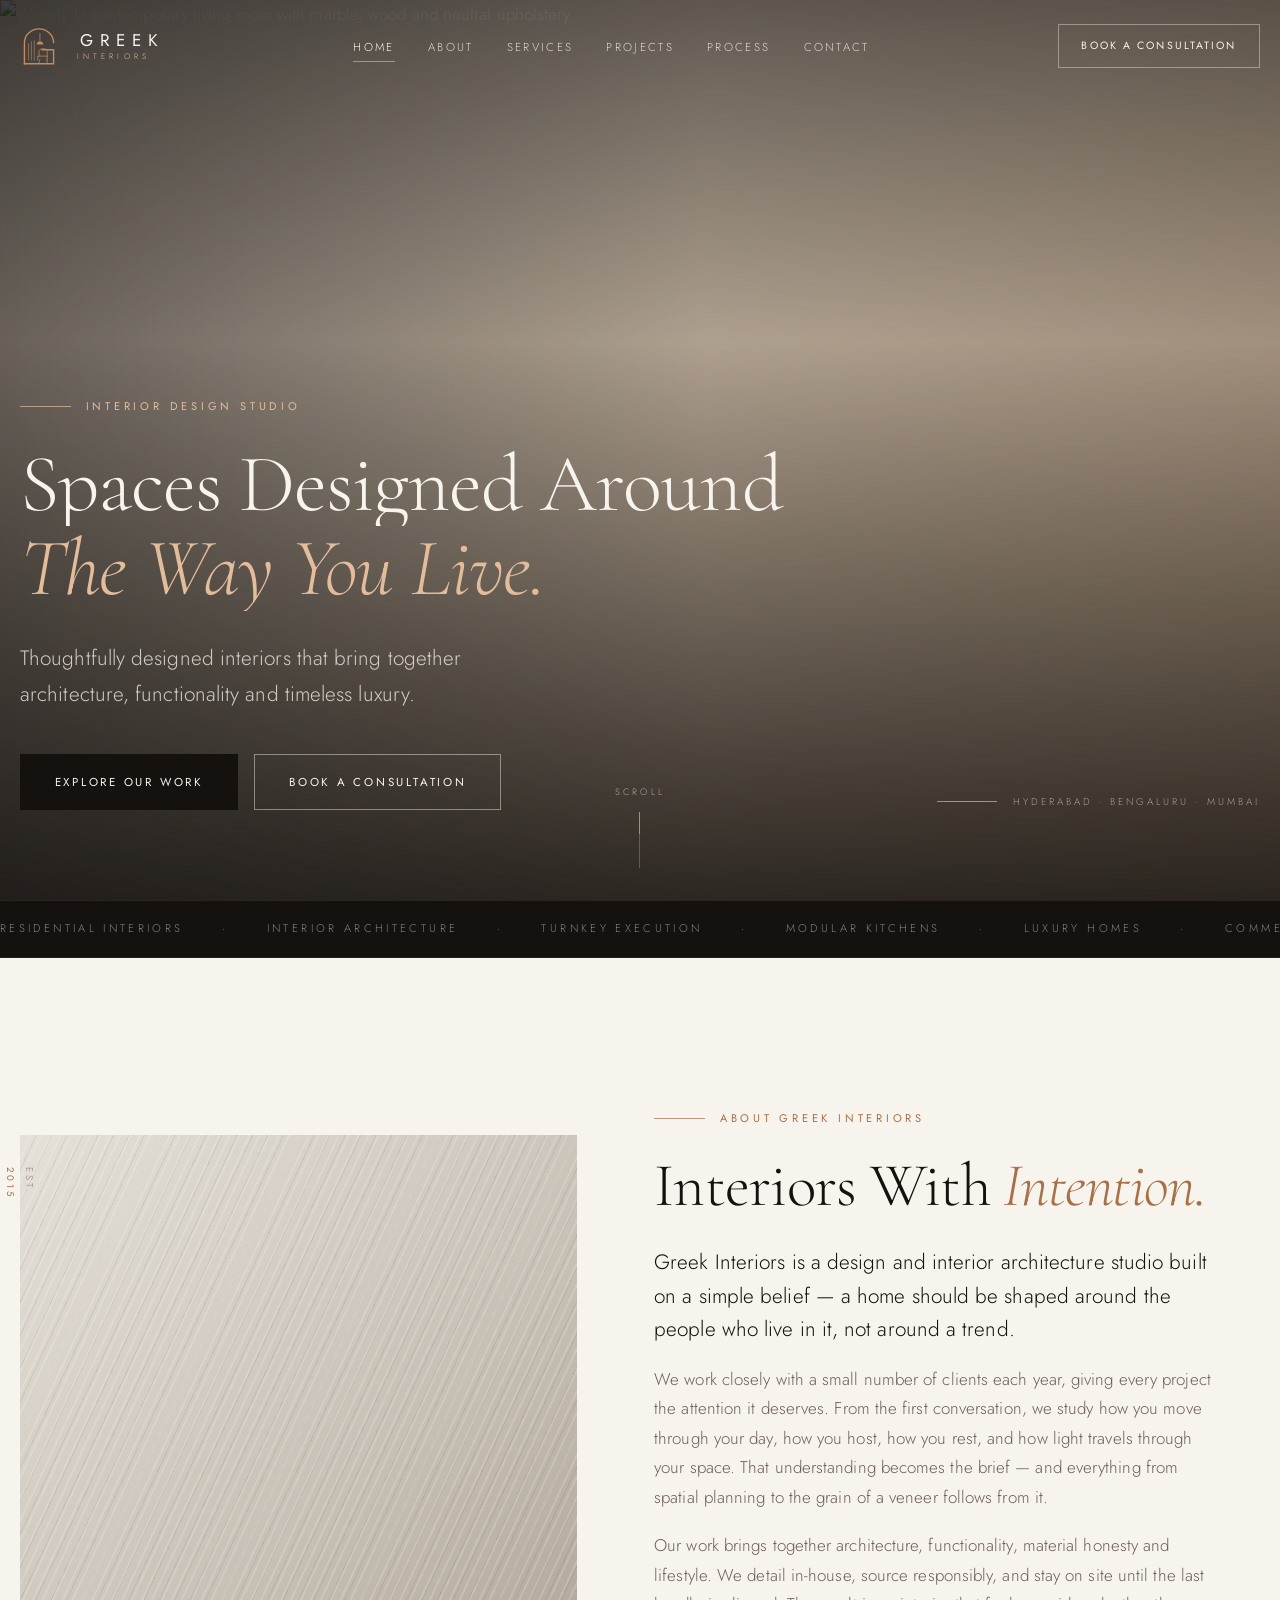
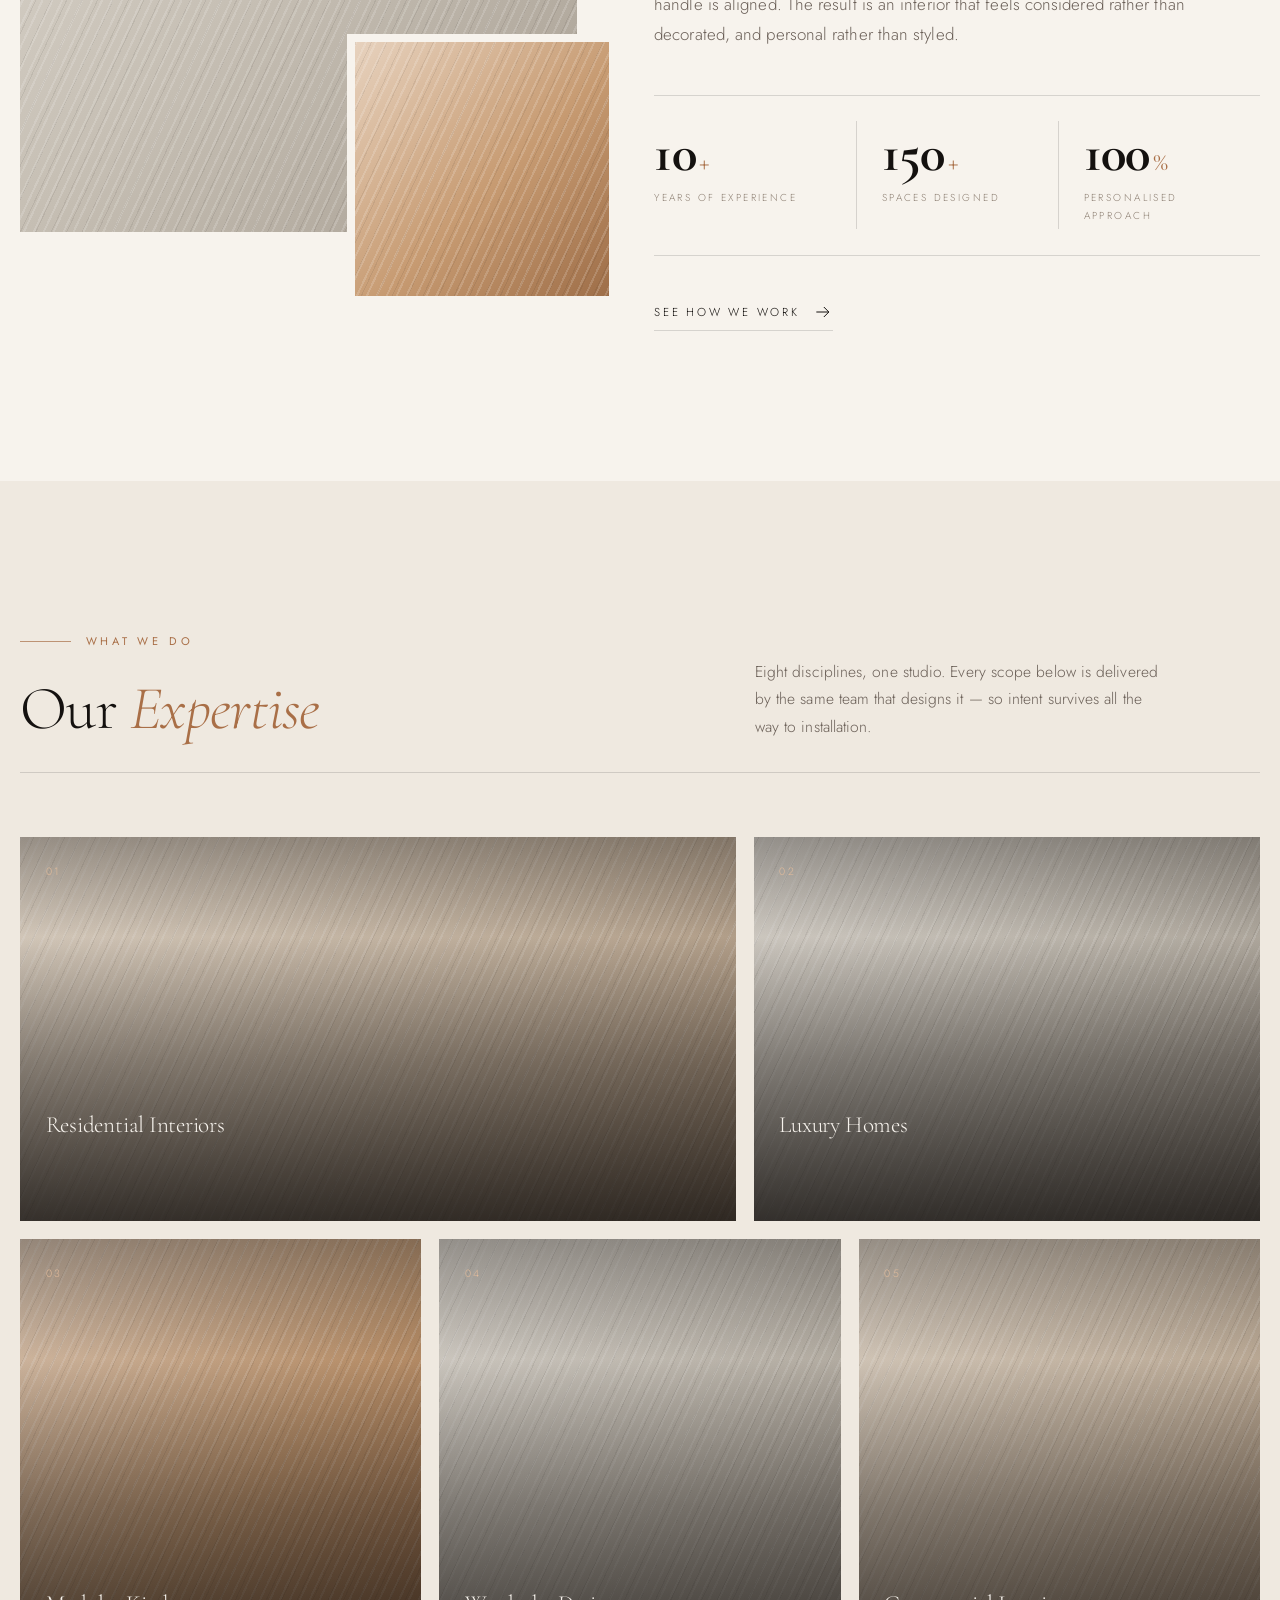
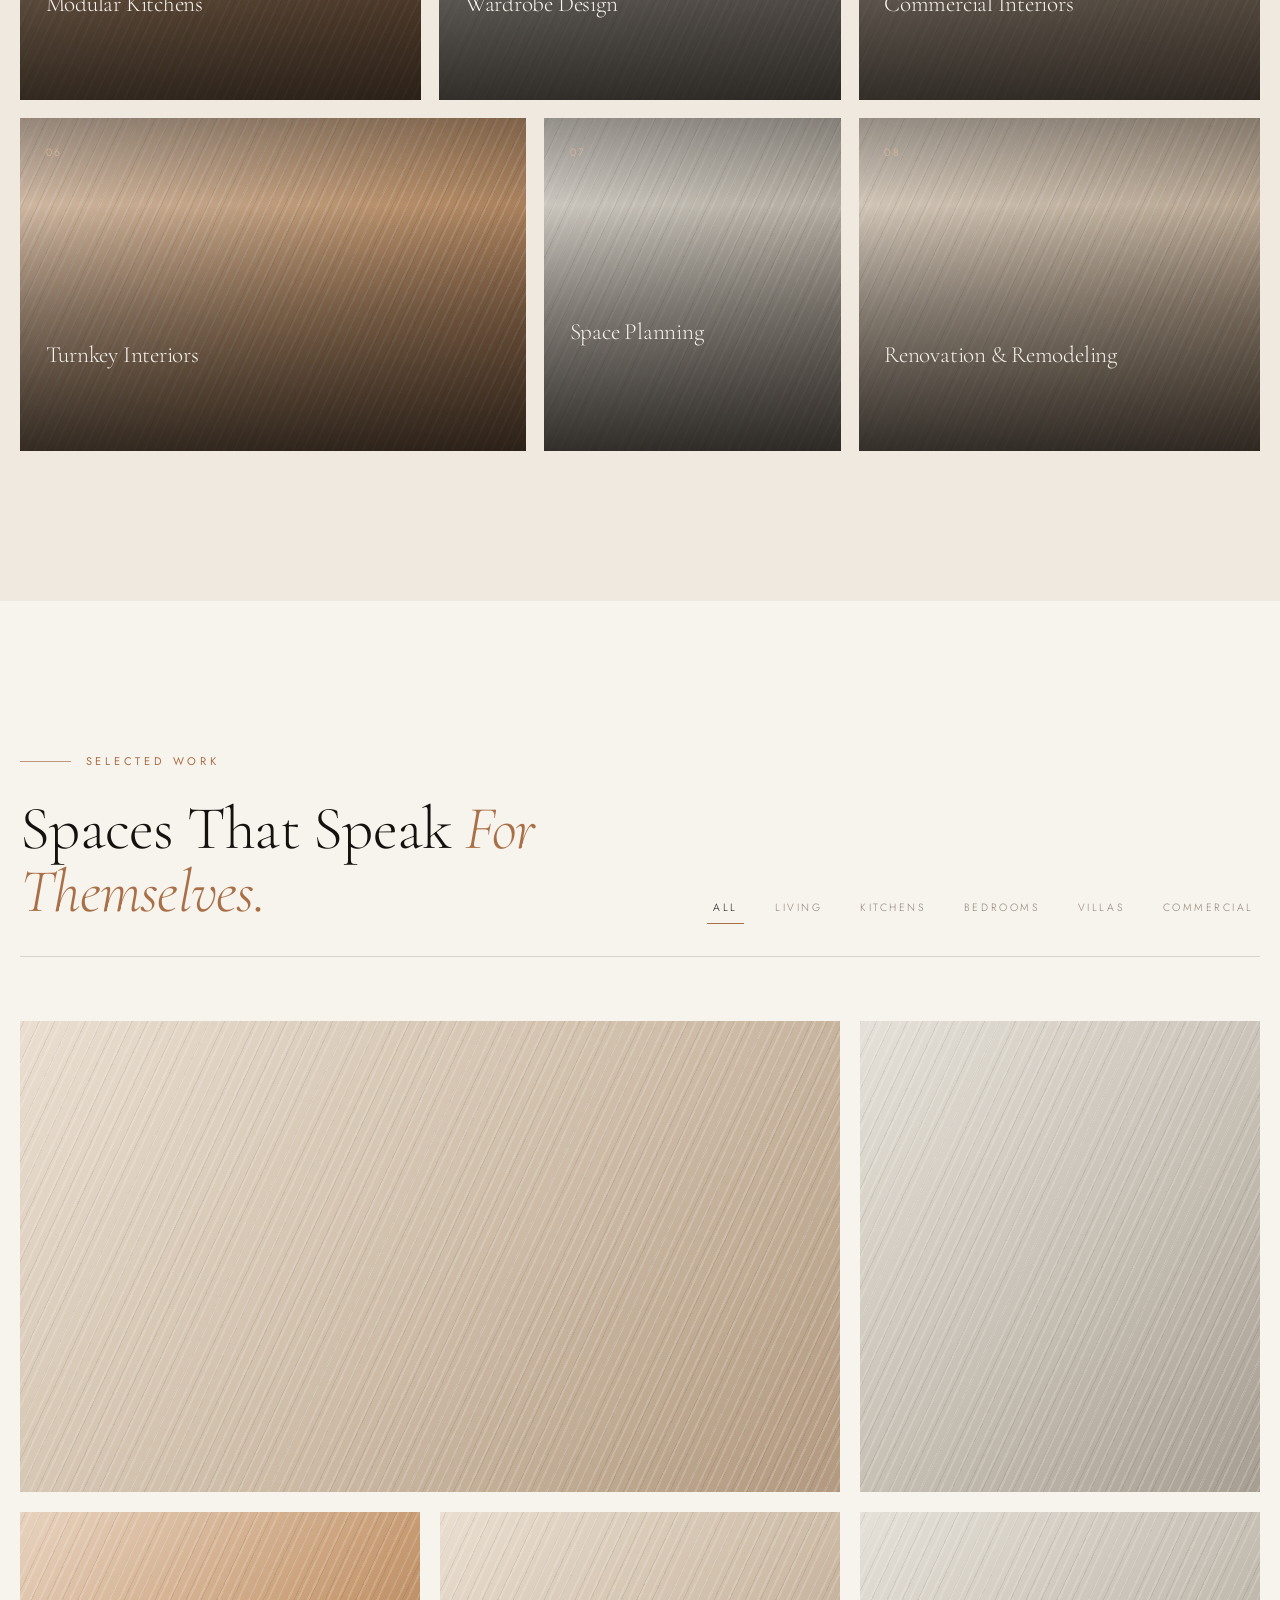
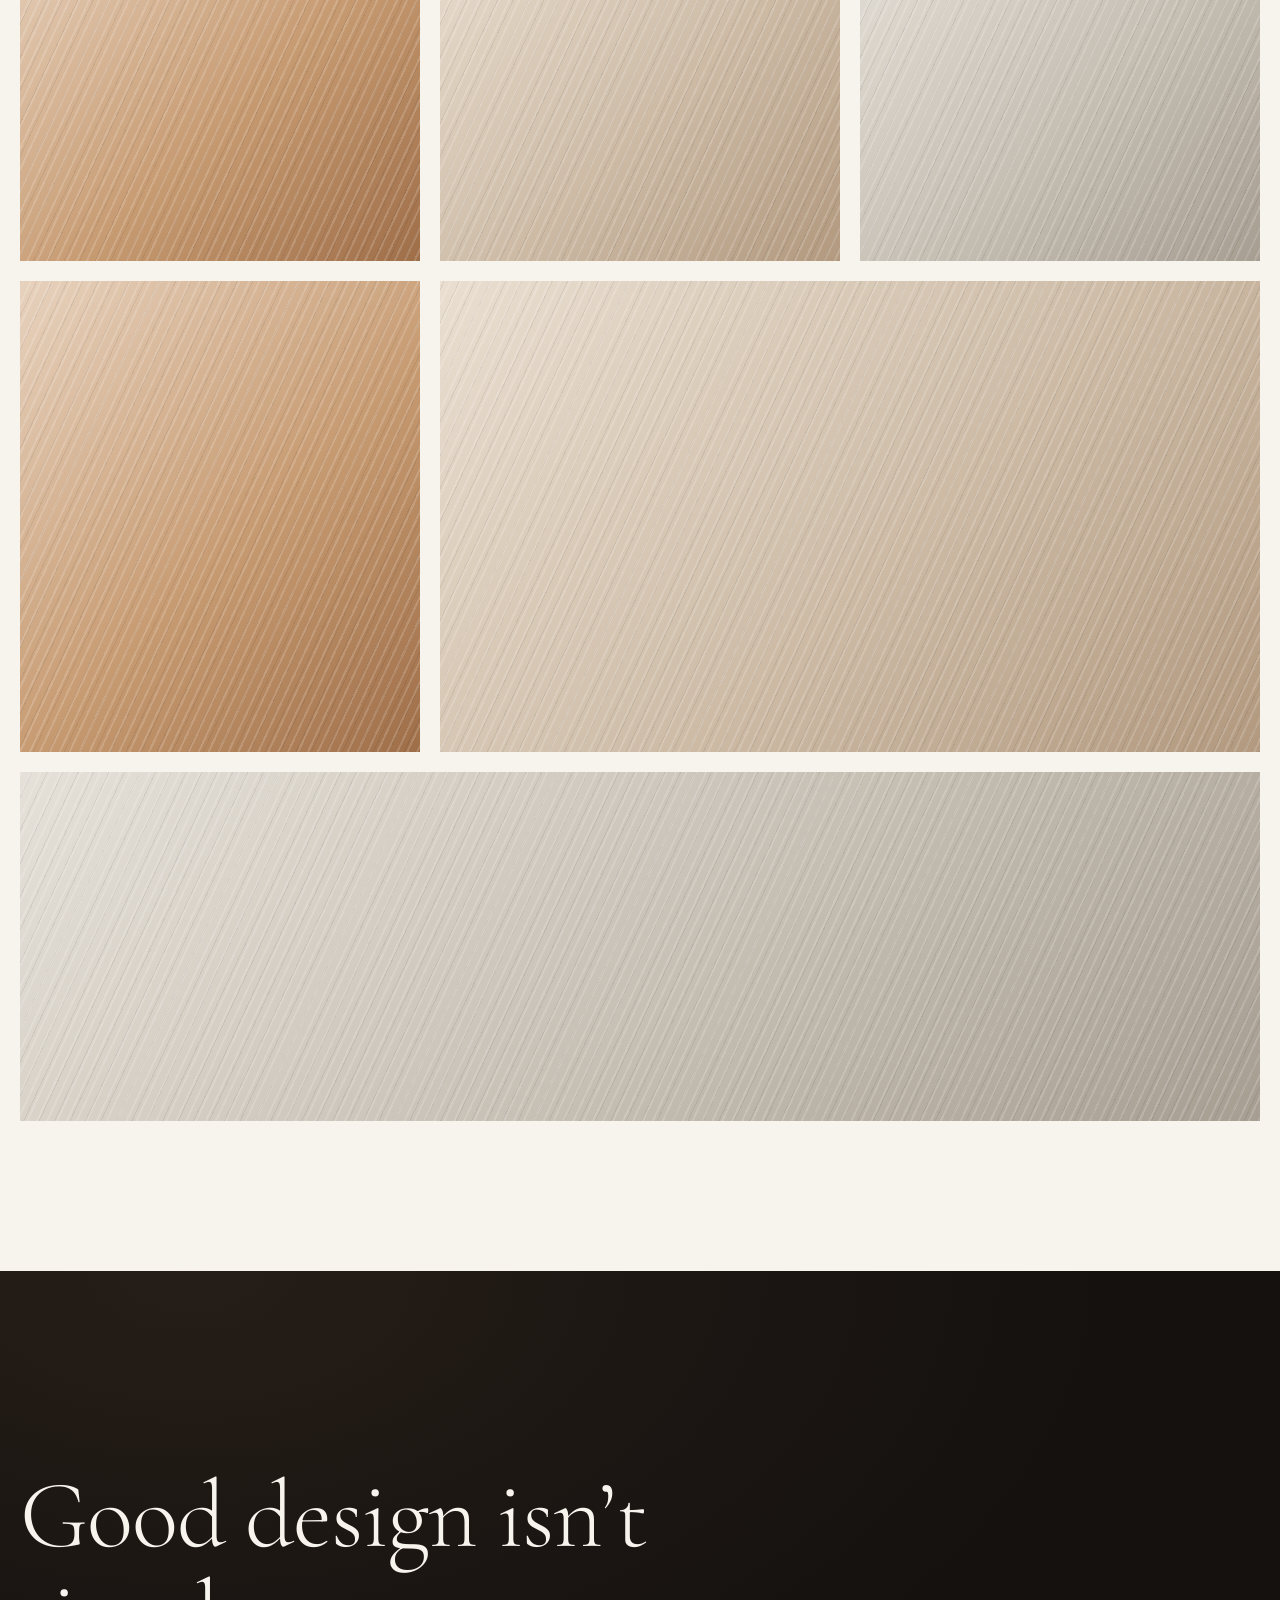
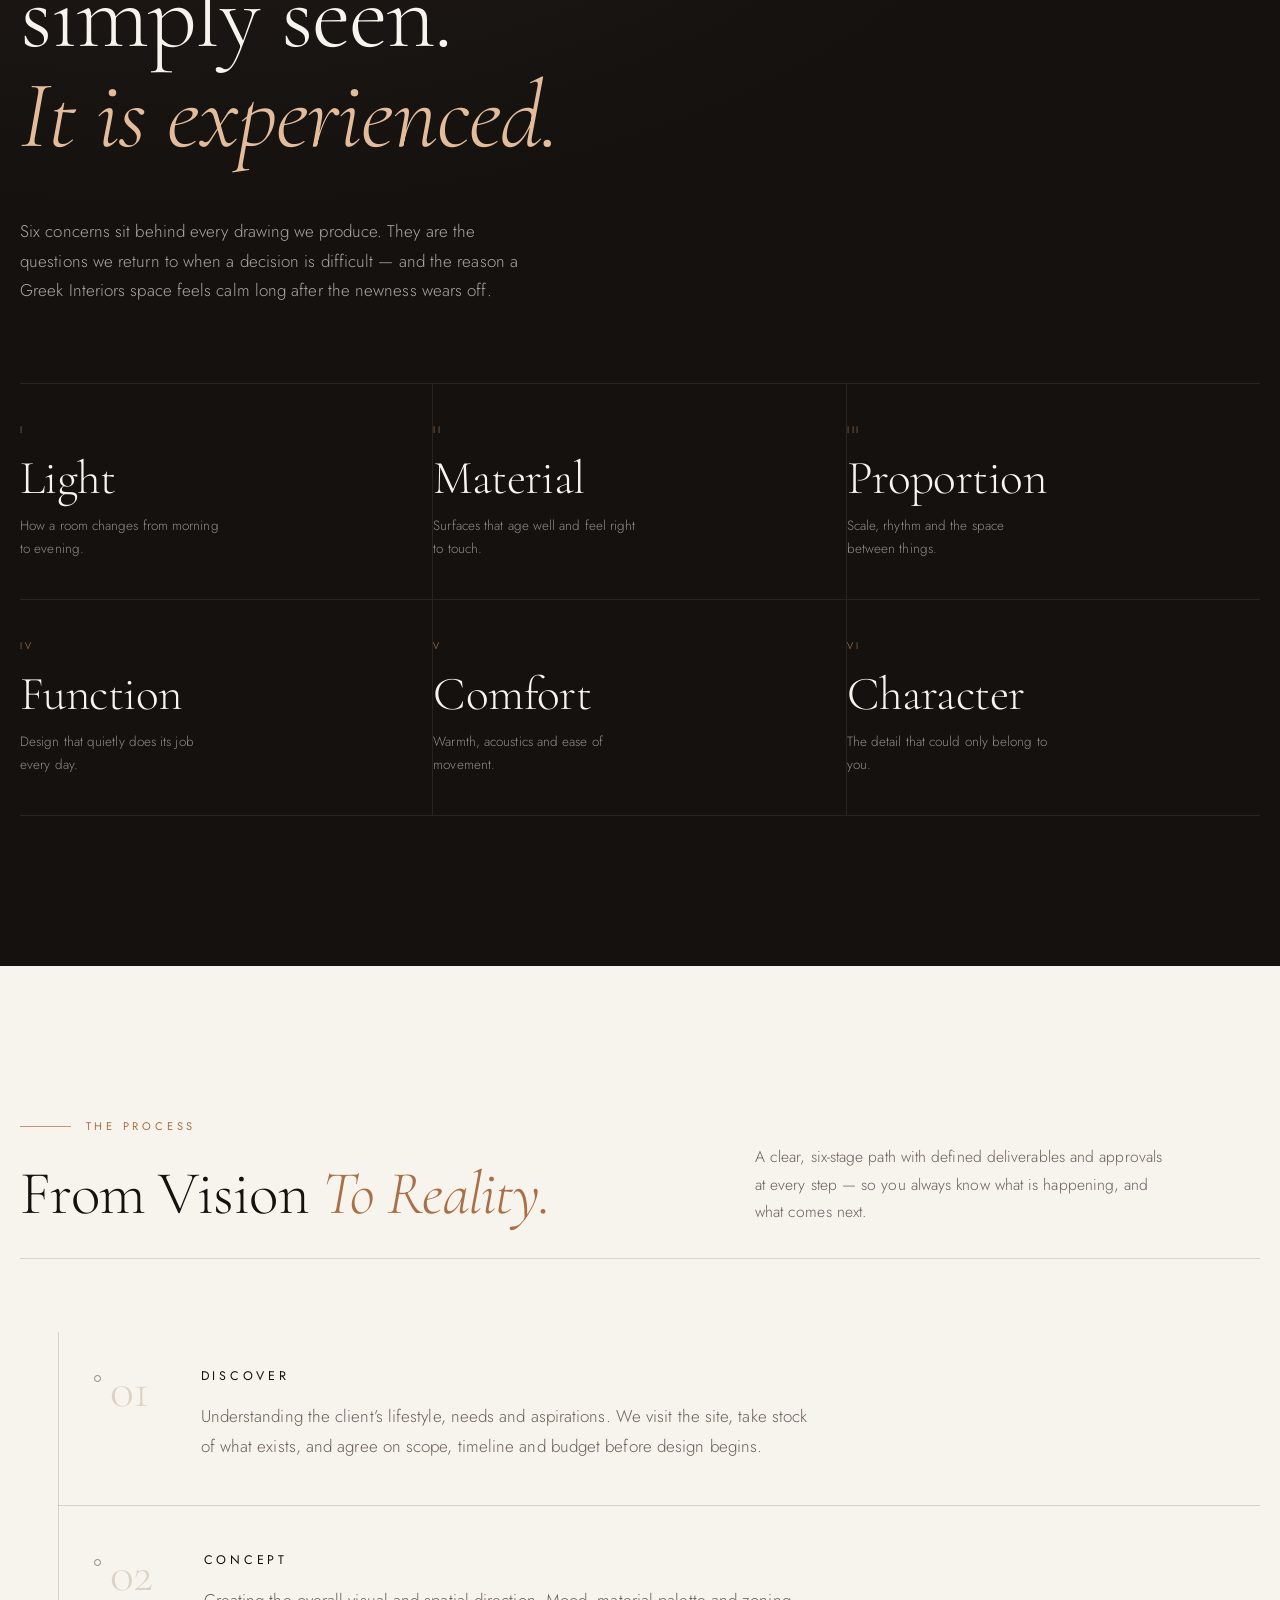
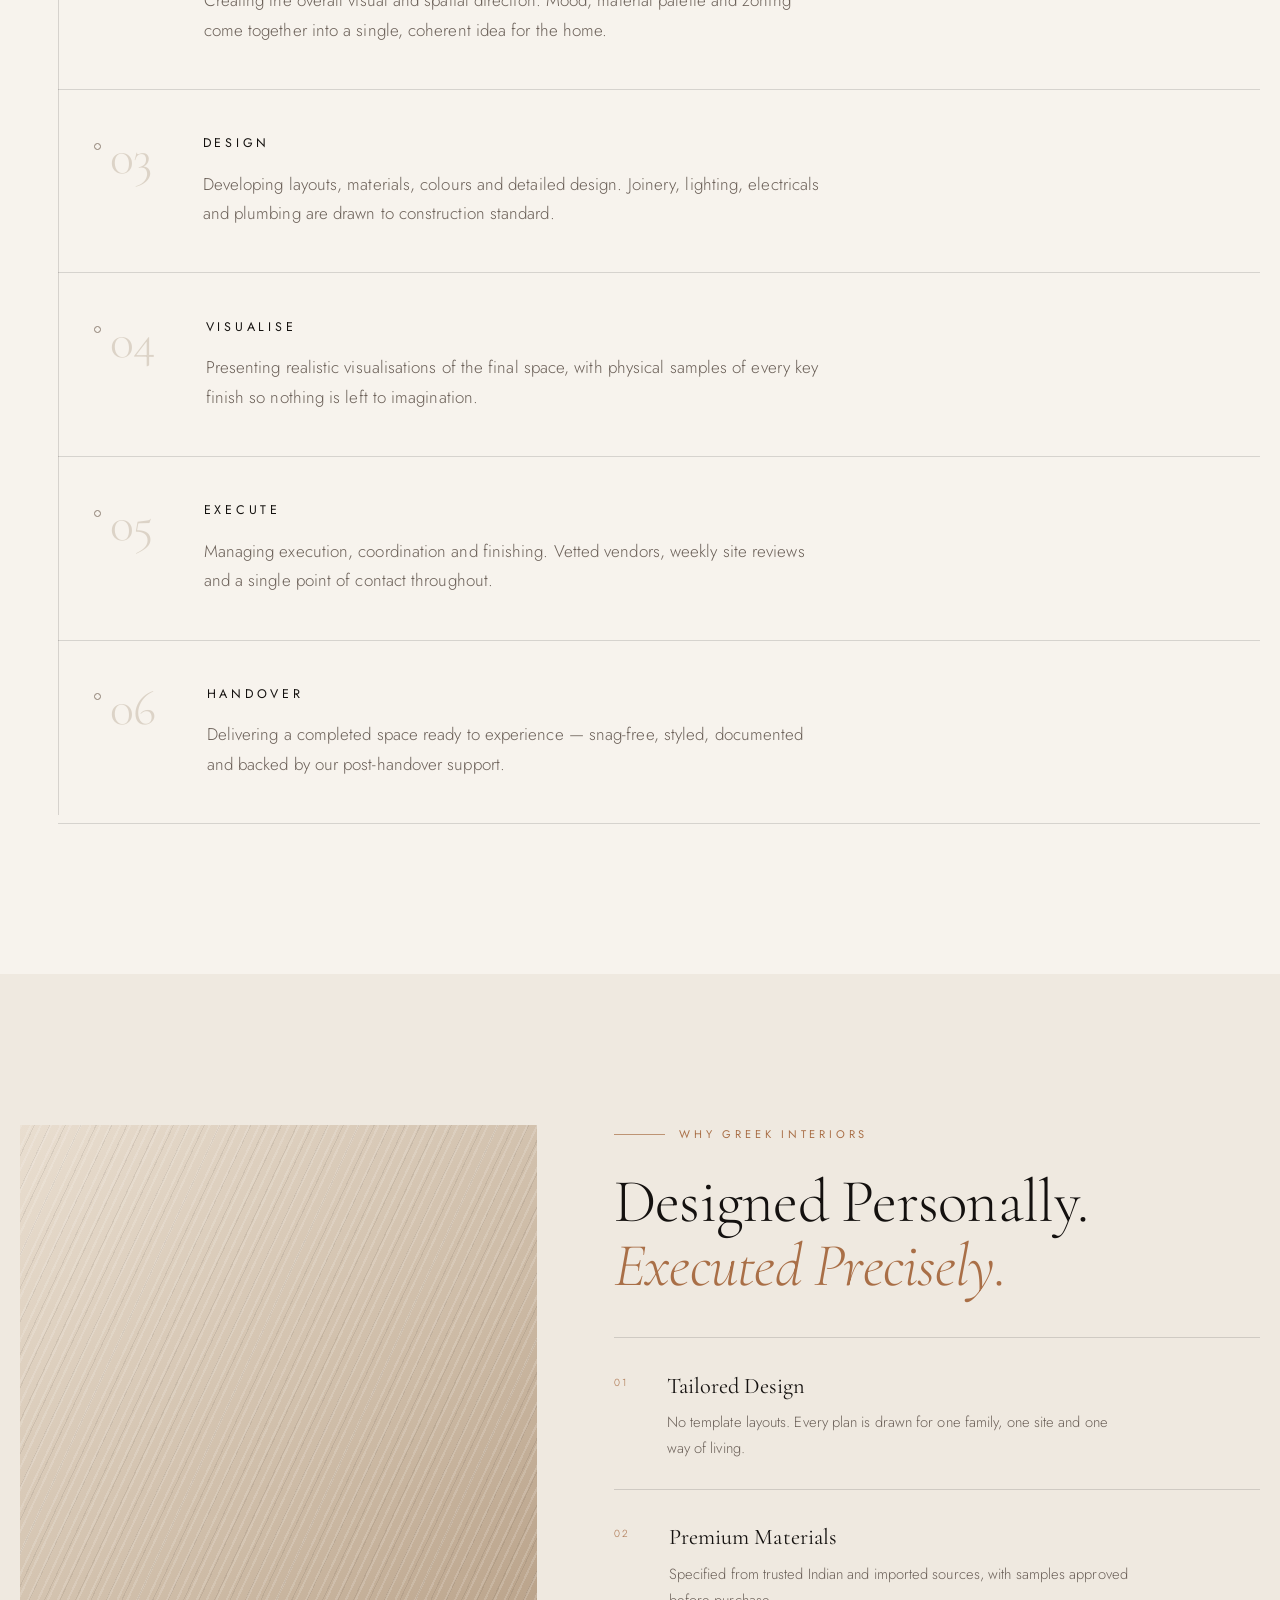
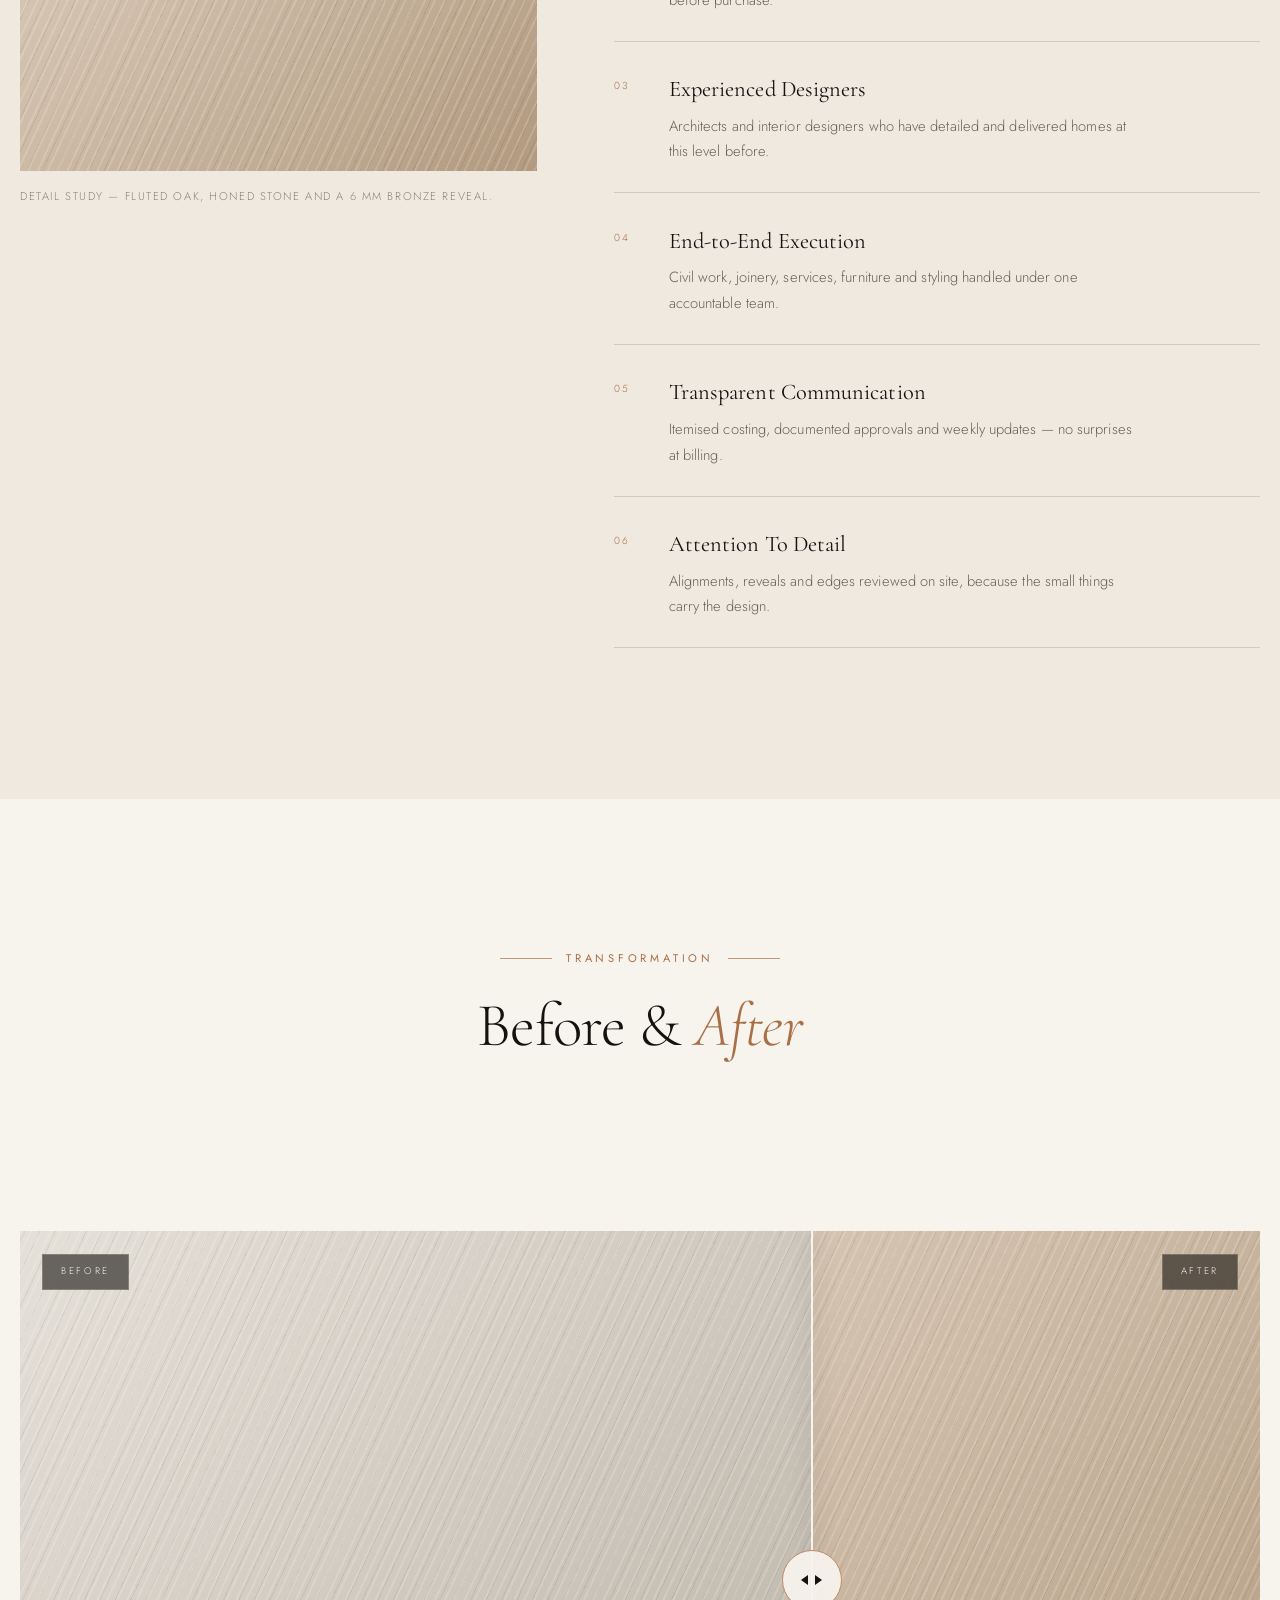
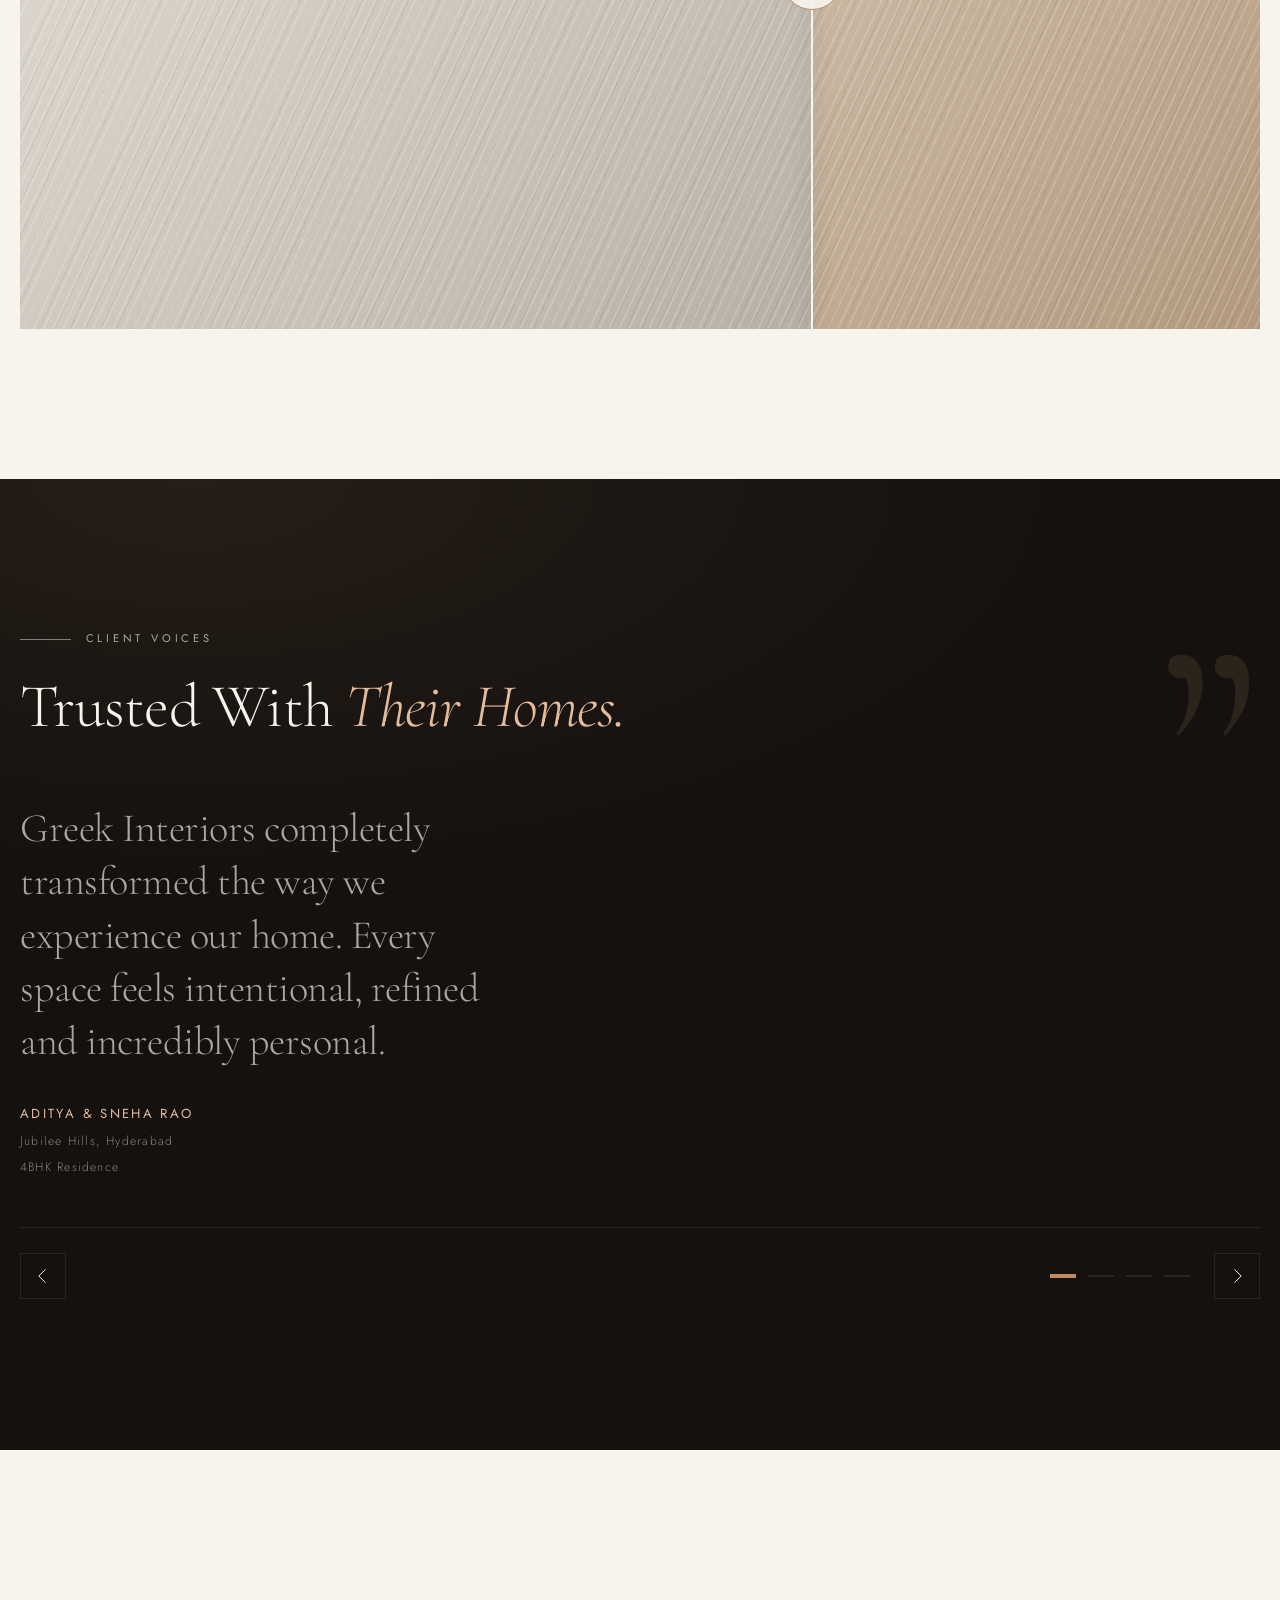
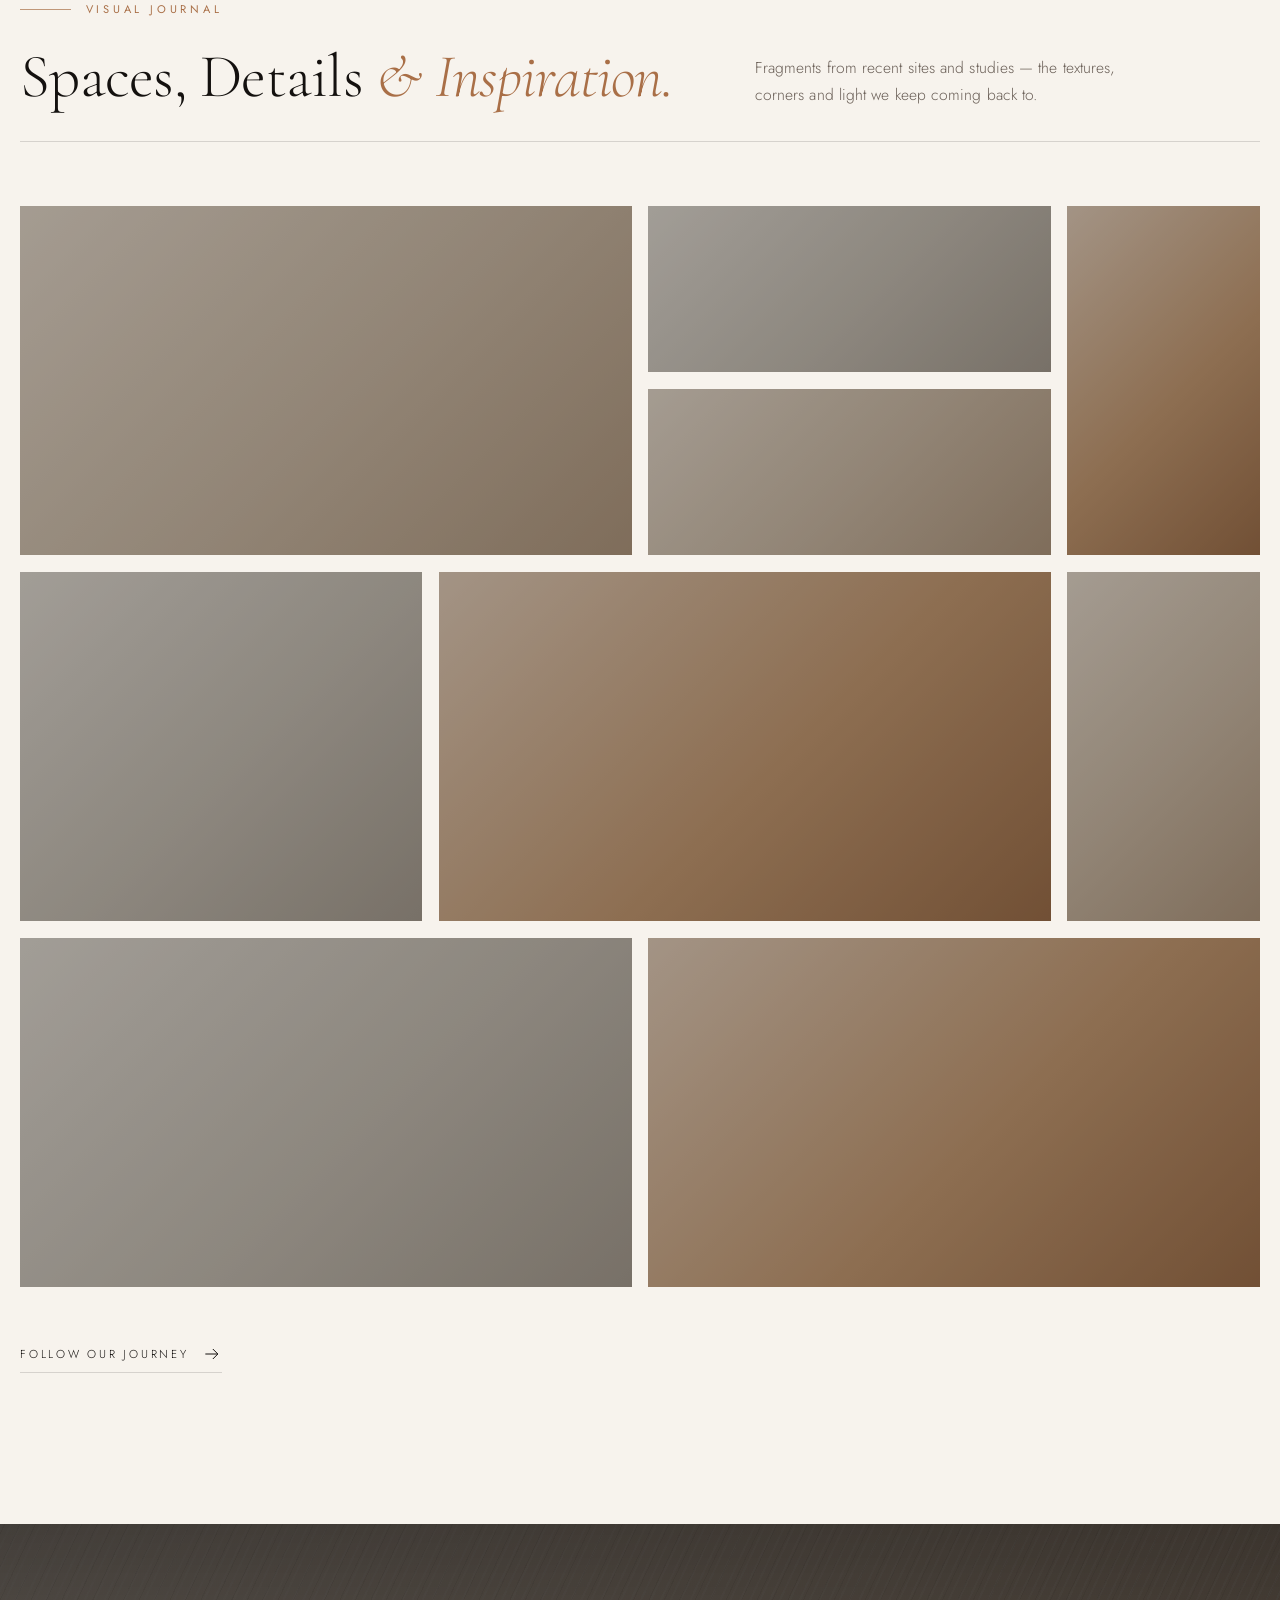
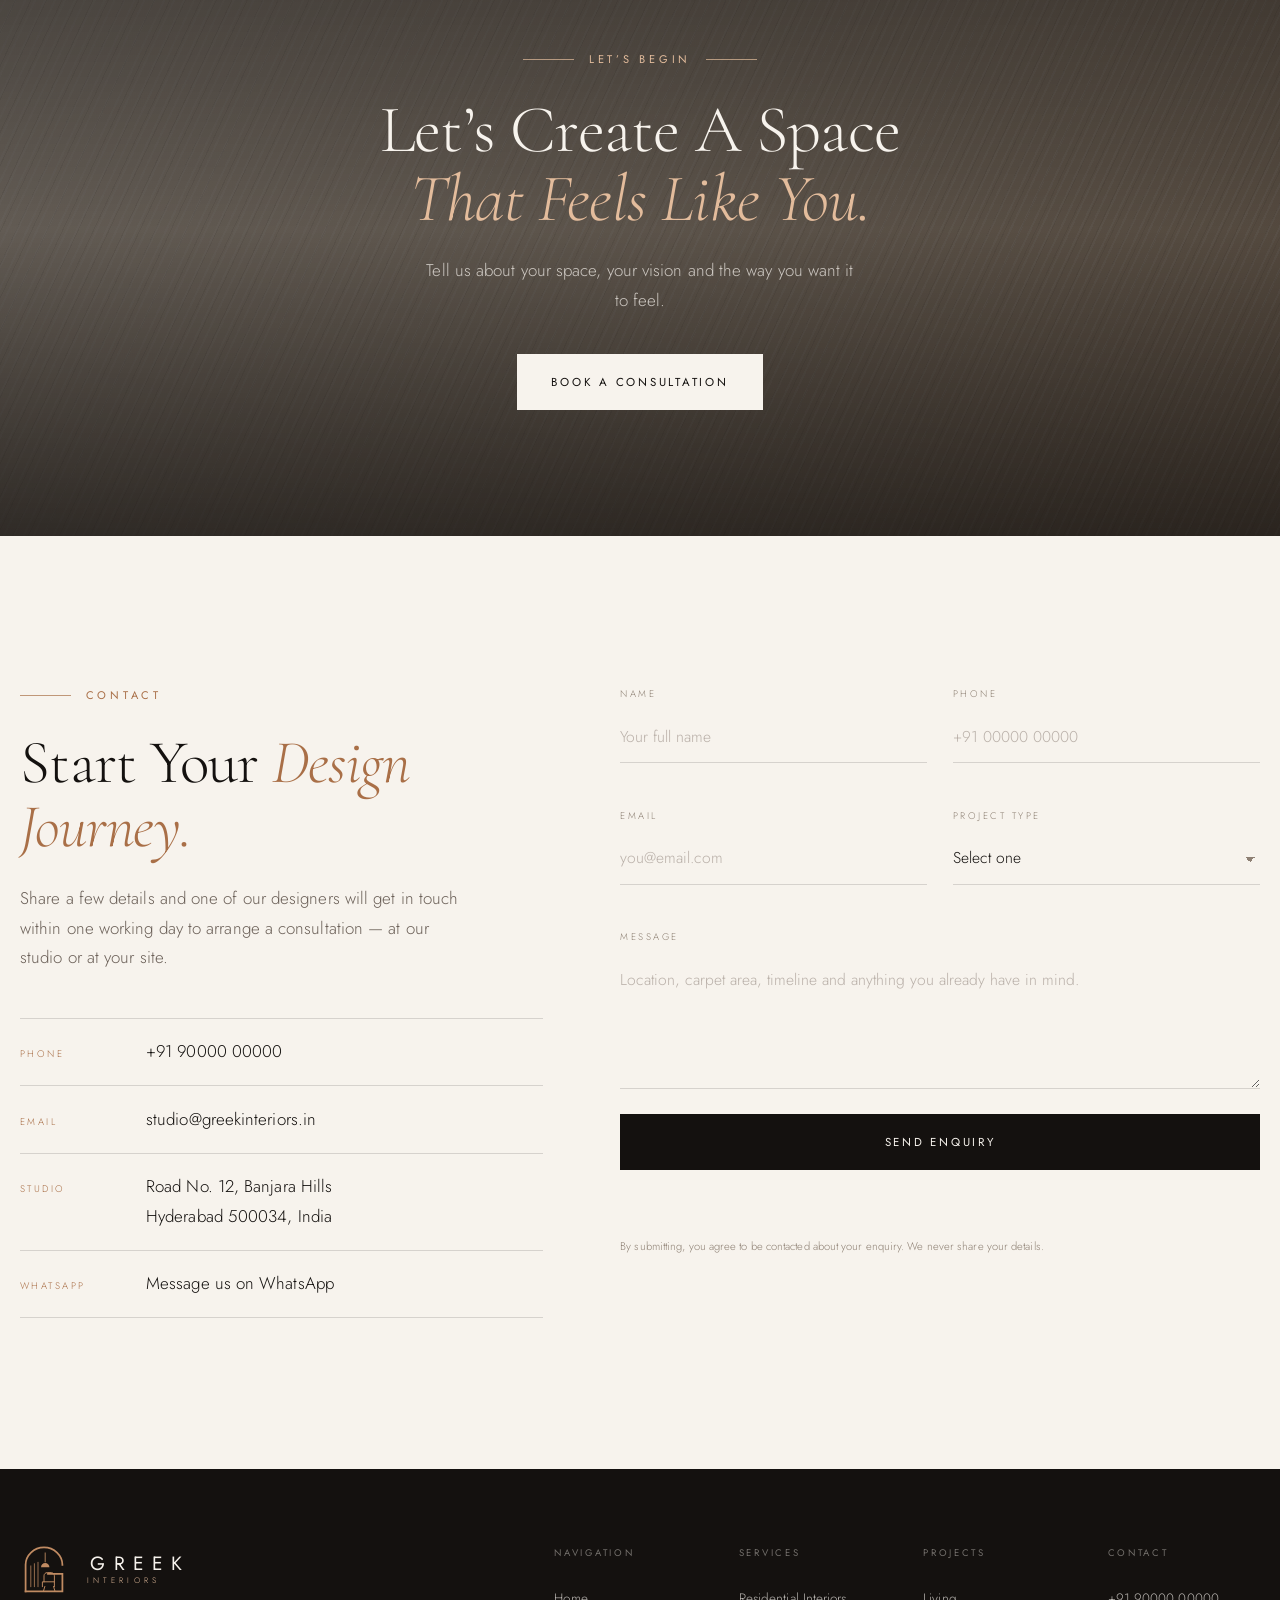
==== commit b324dd0c: "Prepare the site for a Vercel deployment Static site, so no build step is needed — this adds the dep" ====
--- a/index.html
+++ b/index.html
@@ -9,16 +9,29 @@
 <meta name="author" content="Greek Interiors">
 <link rel="canonical" href="https://www.greekinteriors.in/">
 
-<!-- Open Graph -->
+<!-- Open Graph / social sharing.
+     NOTE: og:url and og:image must be ABSOLUTE urls — scrapers do not resolve
+     relative paths. Replace https://www.greekinteriors.in with the live domain
+     here, in <link rel="canonical"> above, in the JSON-LD below, and in
+     robots.txt + sitemap.xml. -->
 <meta property="og:type" content="website">
 <meta property="og:site_name" content="Greek Interiors">
+<meta property="og:locale" content="en_IN">
+<meta property="og:url" content="https://www.greekinteriors.in/">
 <meta property="og:title" content="Greek Interiors — Luxury Interior Design Studio">
 <meta property="og:description" content="Thoughtfully designed interiors that bring together architecture, functionality and timeless luxury.">
-<meta property="og:image" content="assets/img/og-image.svg">
+<meta property="og:image" content="https://www.greekinteriors.in/assets/img/og-image.png">
+<meta property="og:image:width" content="1200">
+<meta property="og:image:height" content="630">
+<meta property="og:image:alt" content="Greek Interiors — Designing Spaces. Defining Lifestyles.">
 <meta name="twitter:card" content="summary_large_image">
+<meta name="twitter:title" content="Greek Interiors — Luxury Interior Design Studio">
+<meta name="twitter:description" content="Thoughtfully designed interiors that bring together architecture, functionality and timeless luxury.">
+<meta name="twitter:image" content="https://www.greekinteriors.in/assets/img/og-image.png">
 
 <link rel="icon" href="assets/img/favicon.svg" type="image/svg+xml">
-<link rel="apple-touch-icon" href="assets/img/favicon.svg">
+<link rel="icon" href="assets/img/favicon-32.png" sizes="32x32" type="image/png">
+<link rel="apple-touch-icon" href="assets/img/apple-touch-icon.png">
 
 <link rel="preconnect" href="https://fonts.googleapis.com">
 <link rel="preconnect" href="https://fonts.gstatic.com" crossorigin>
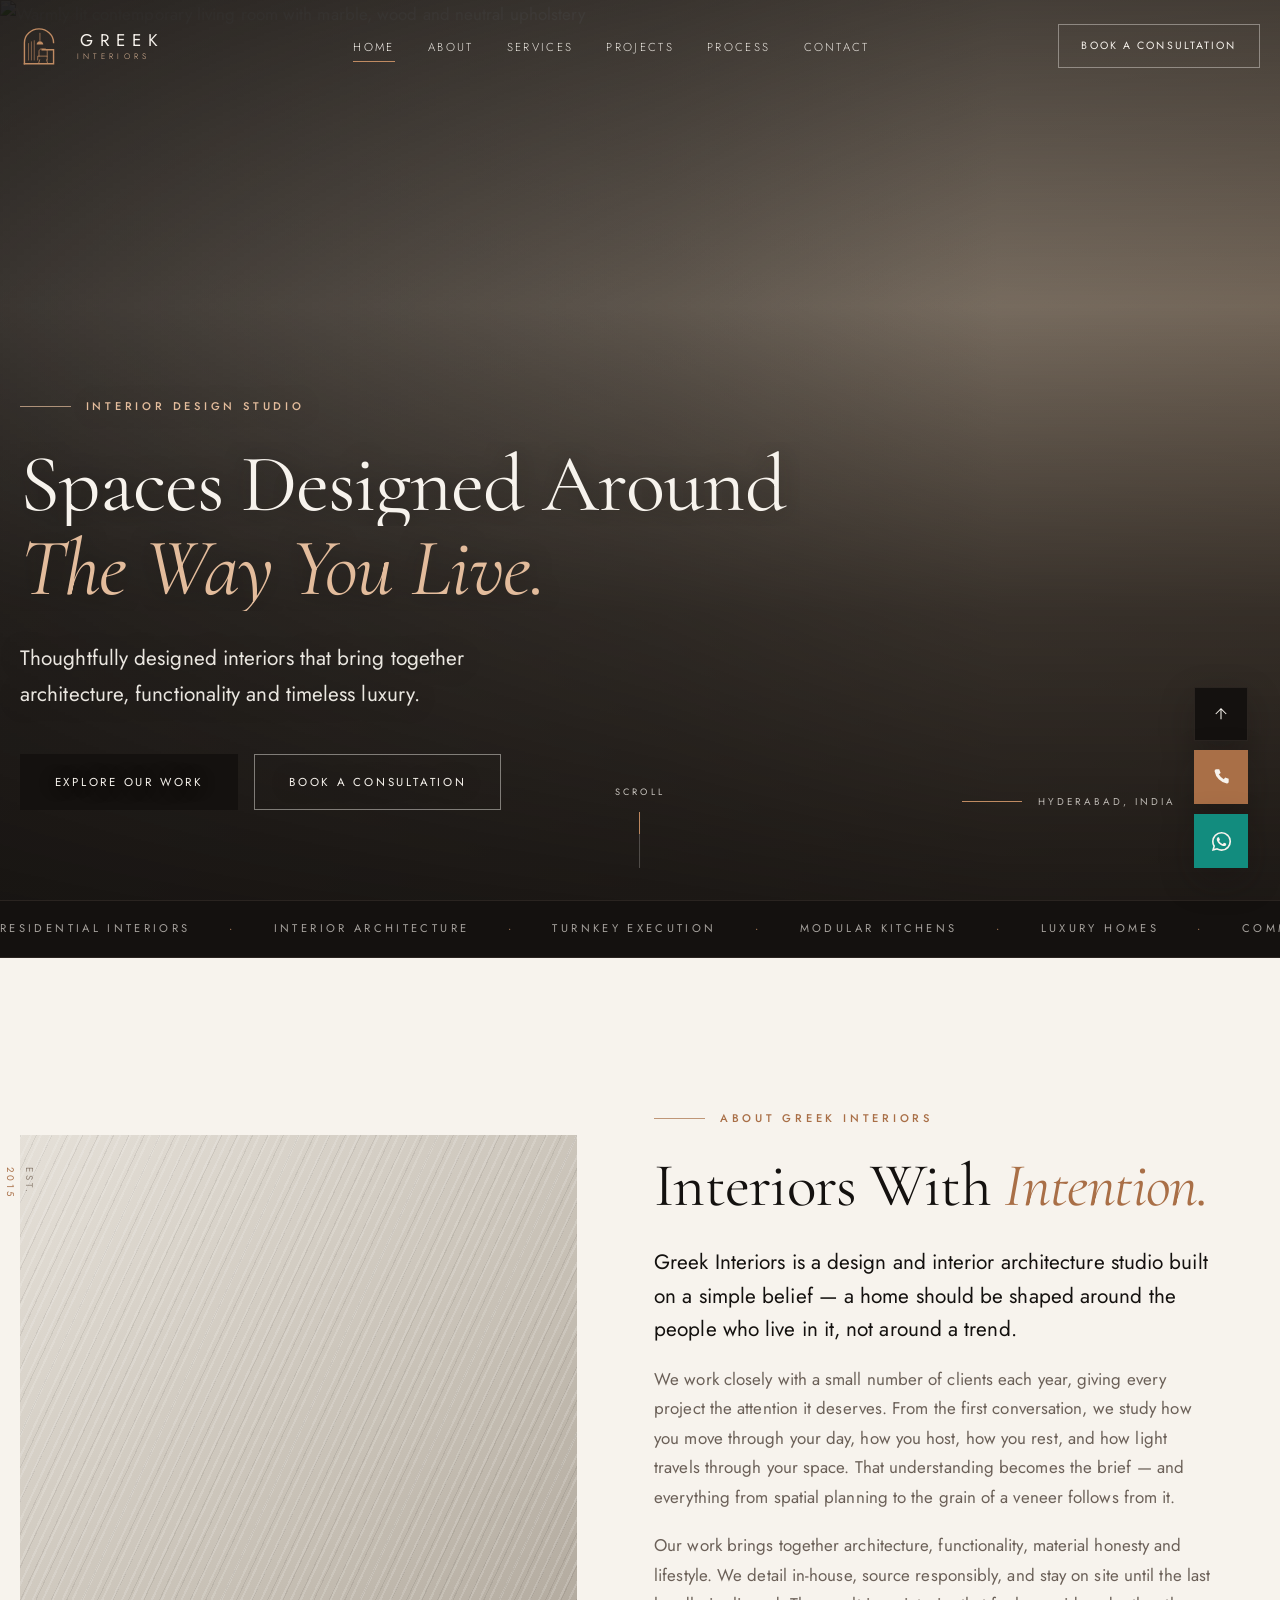
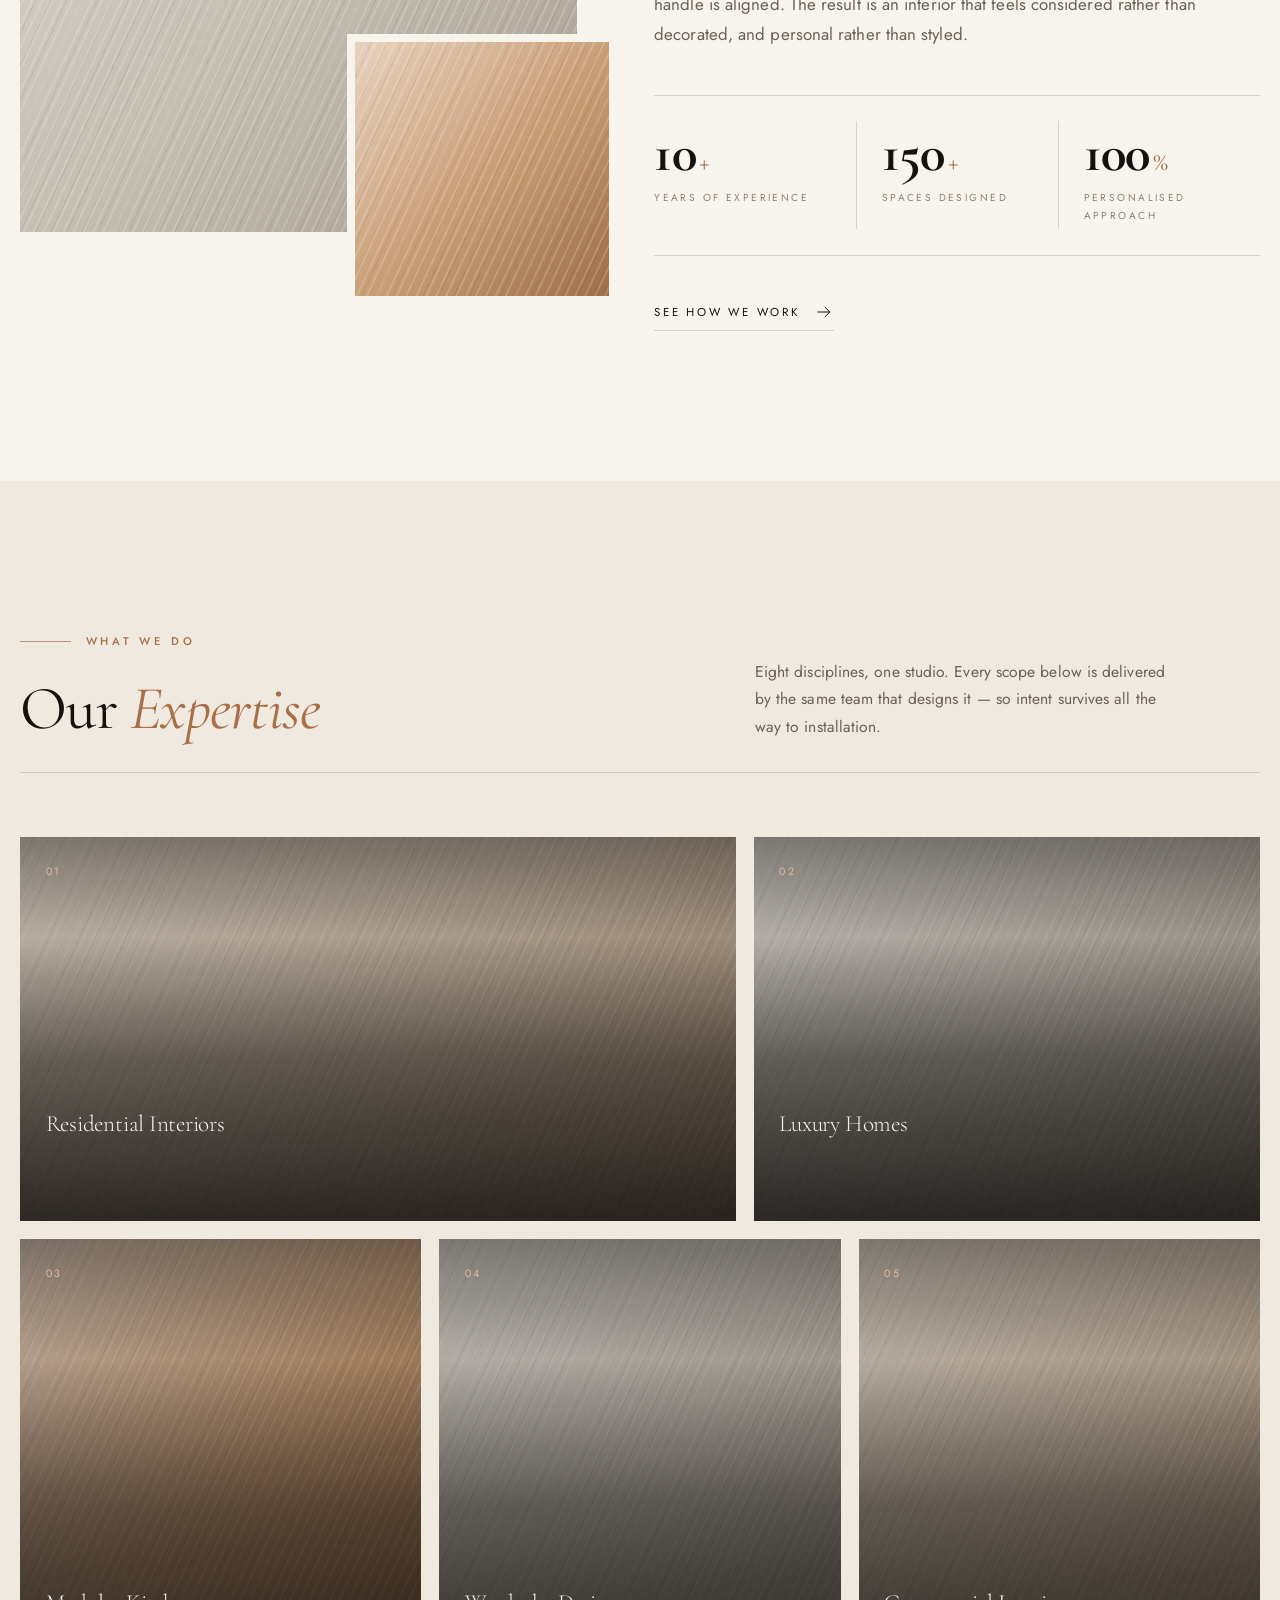
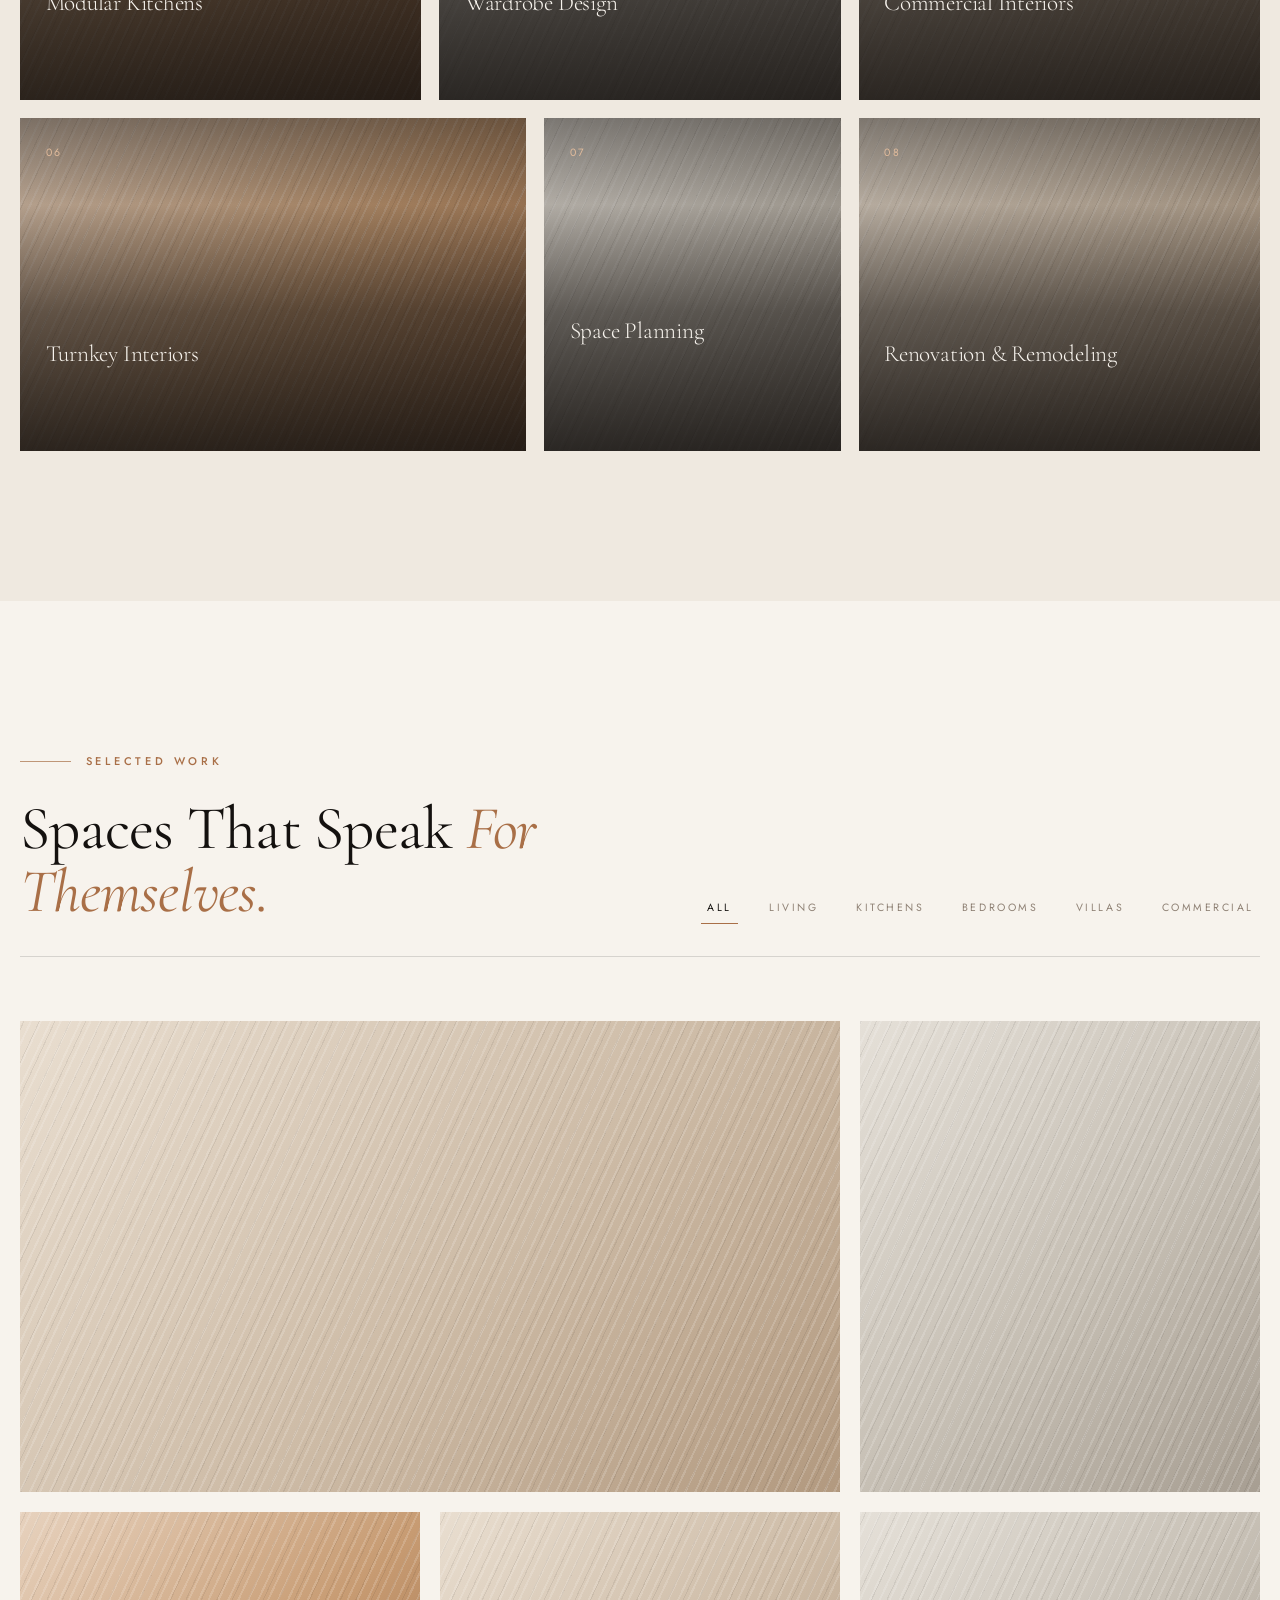
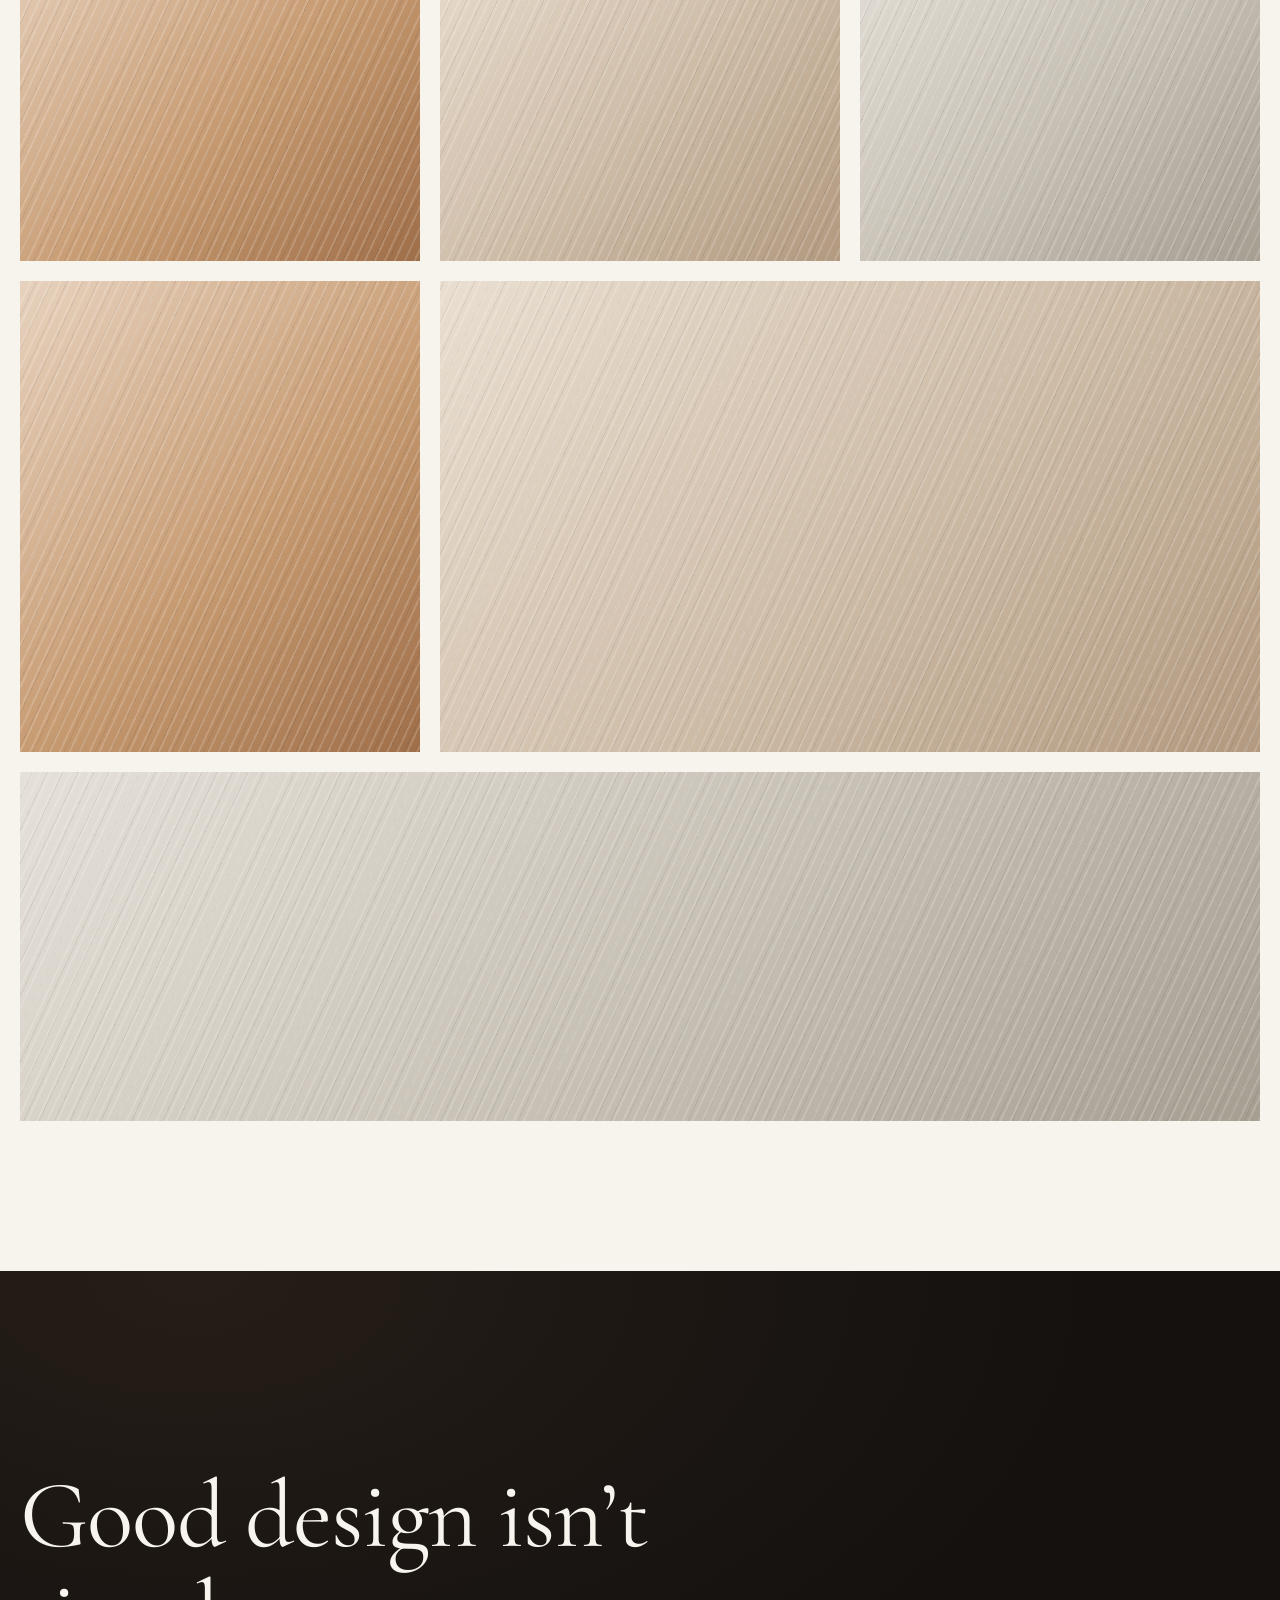
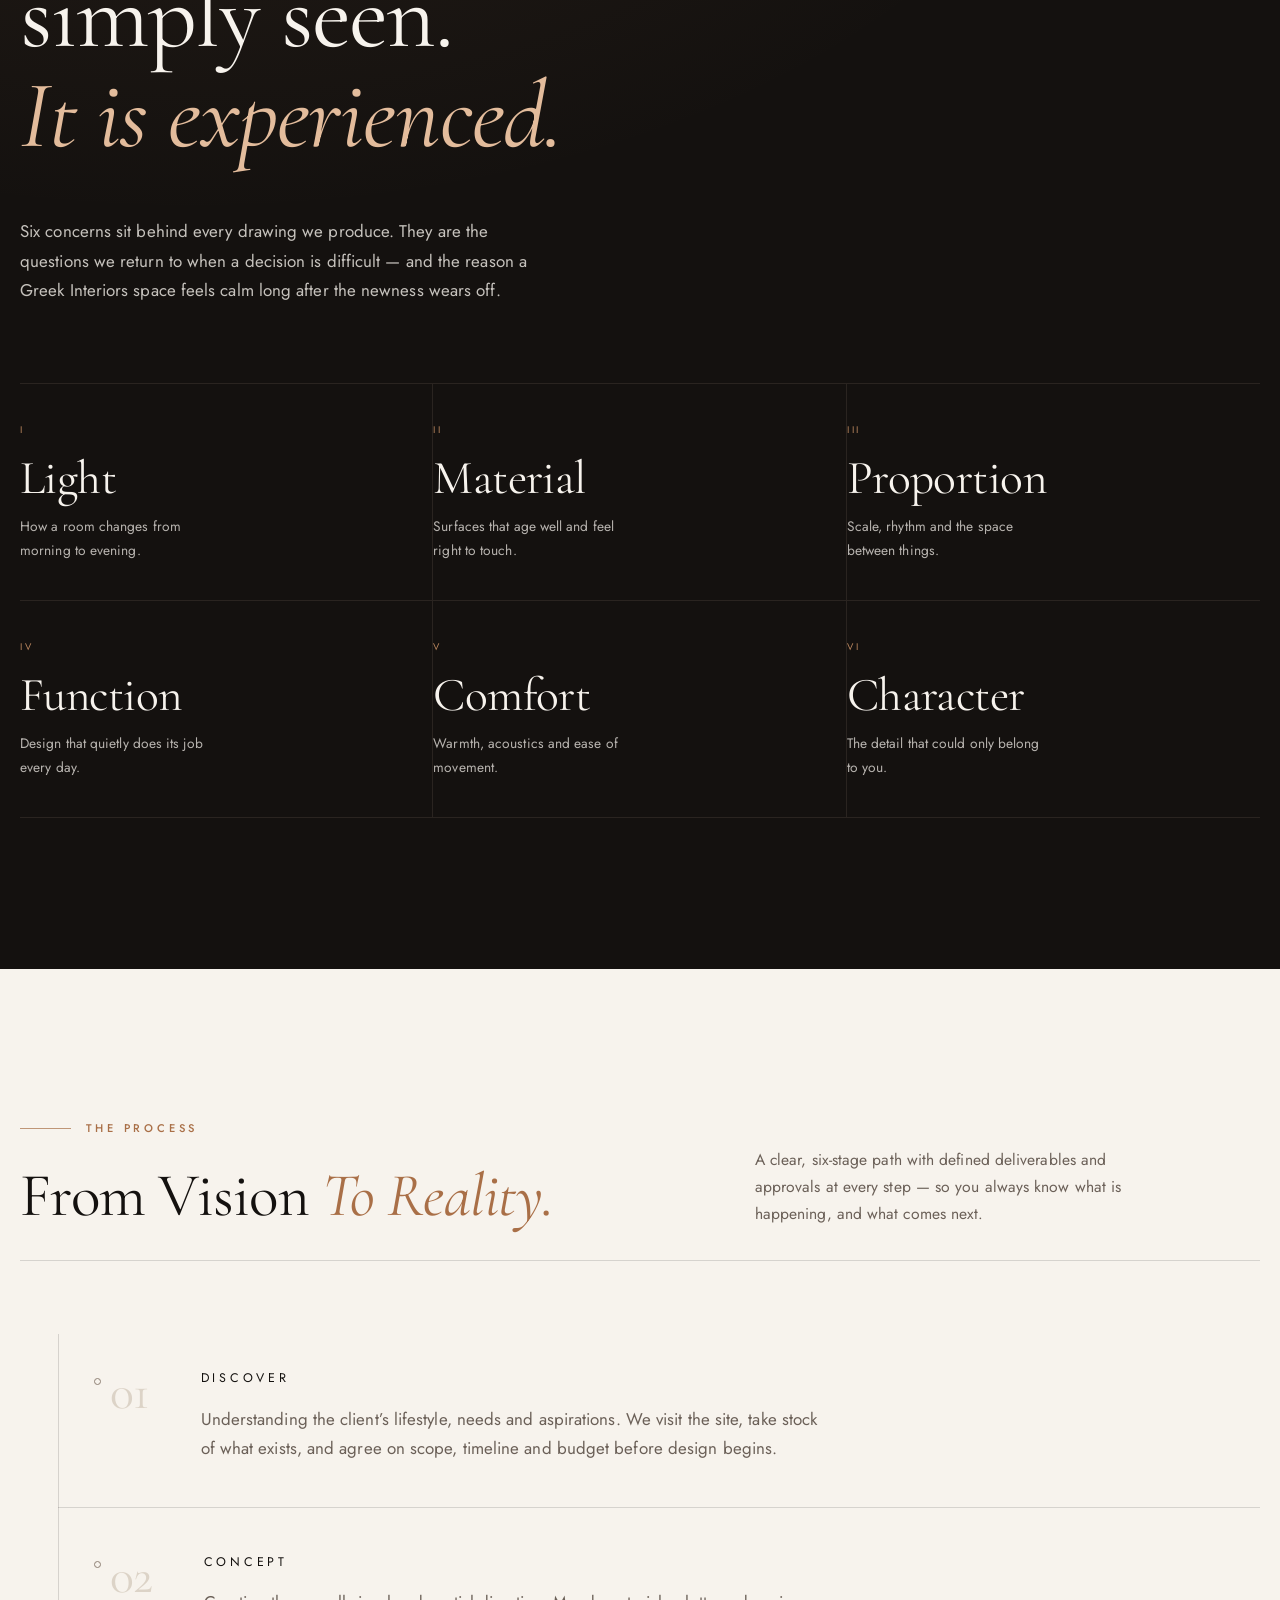
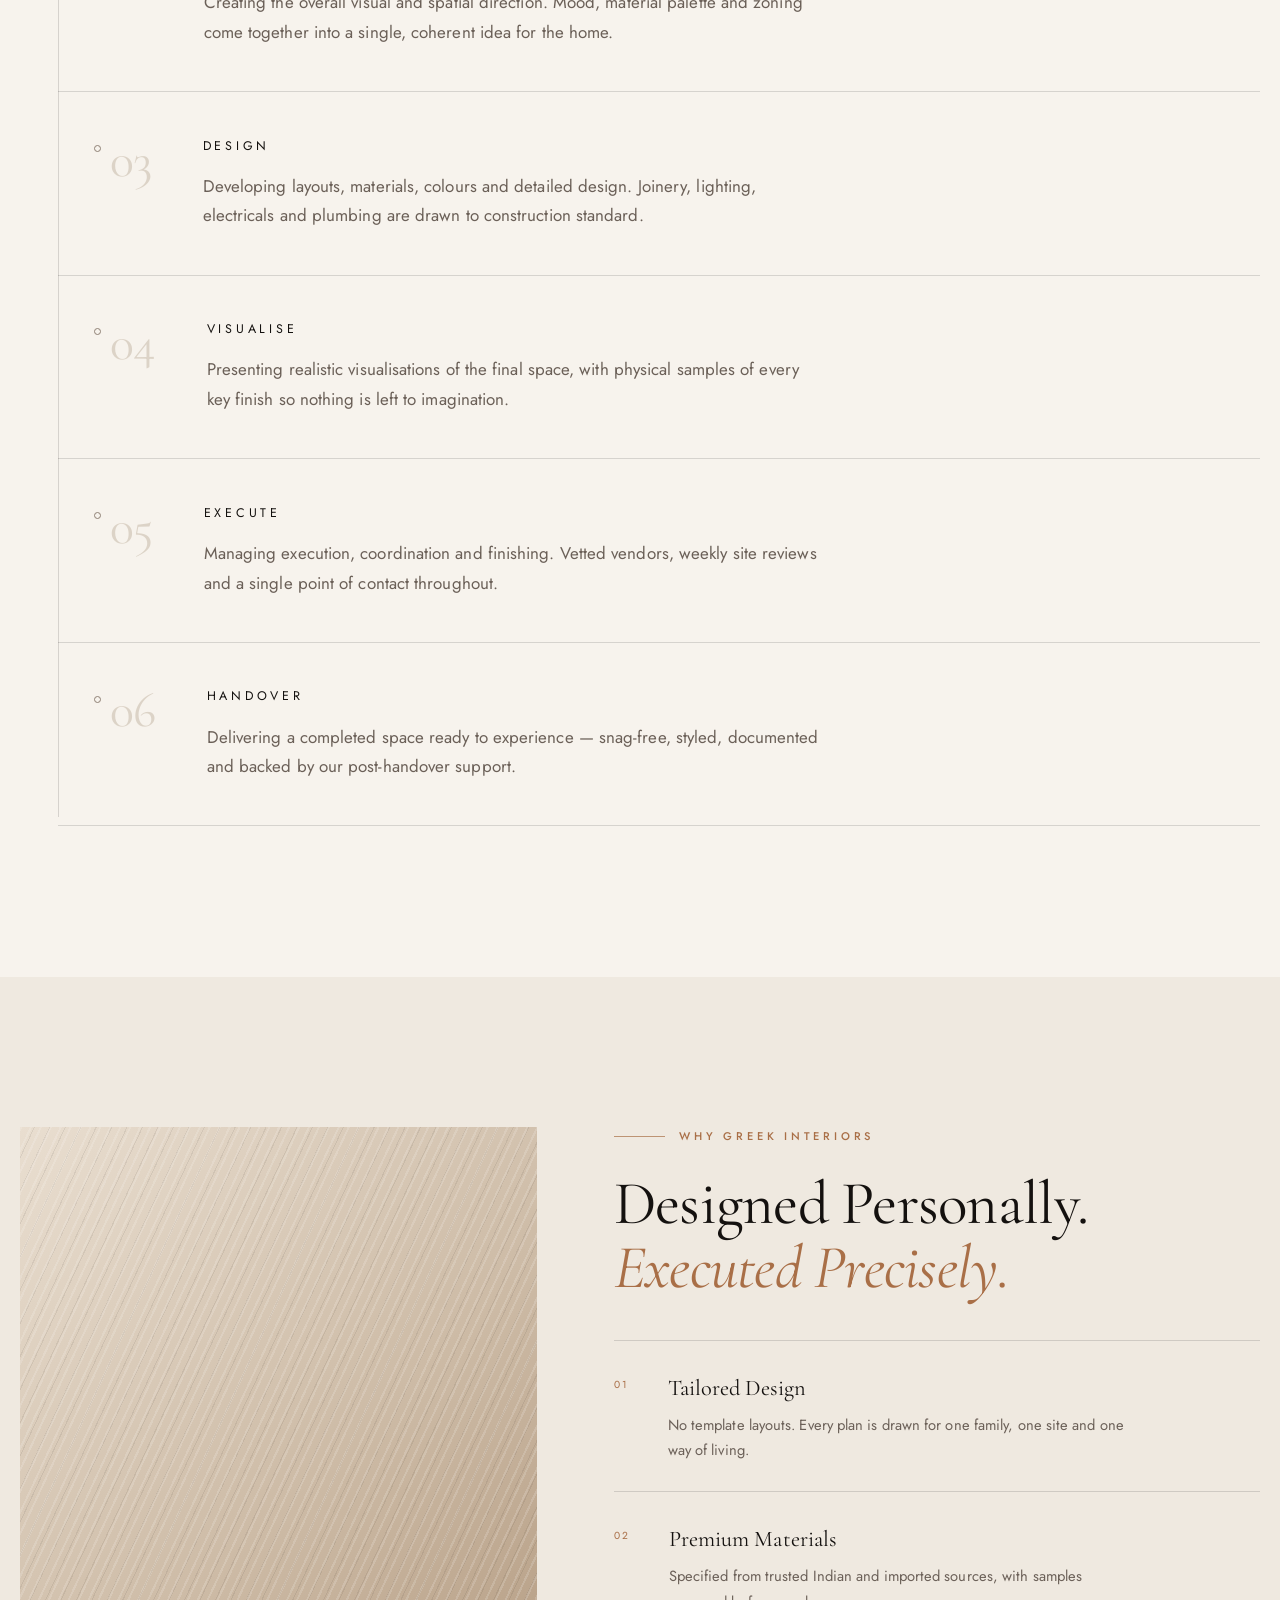
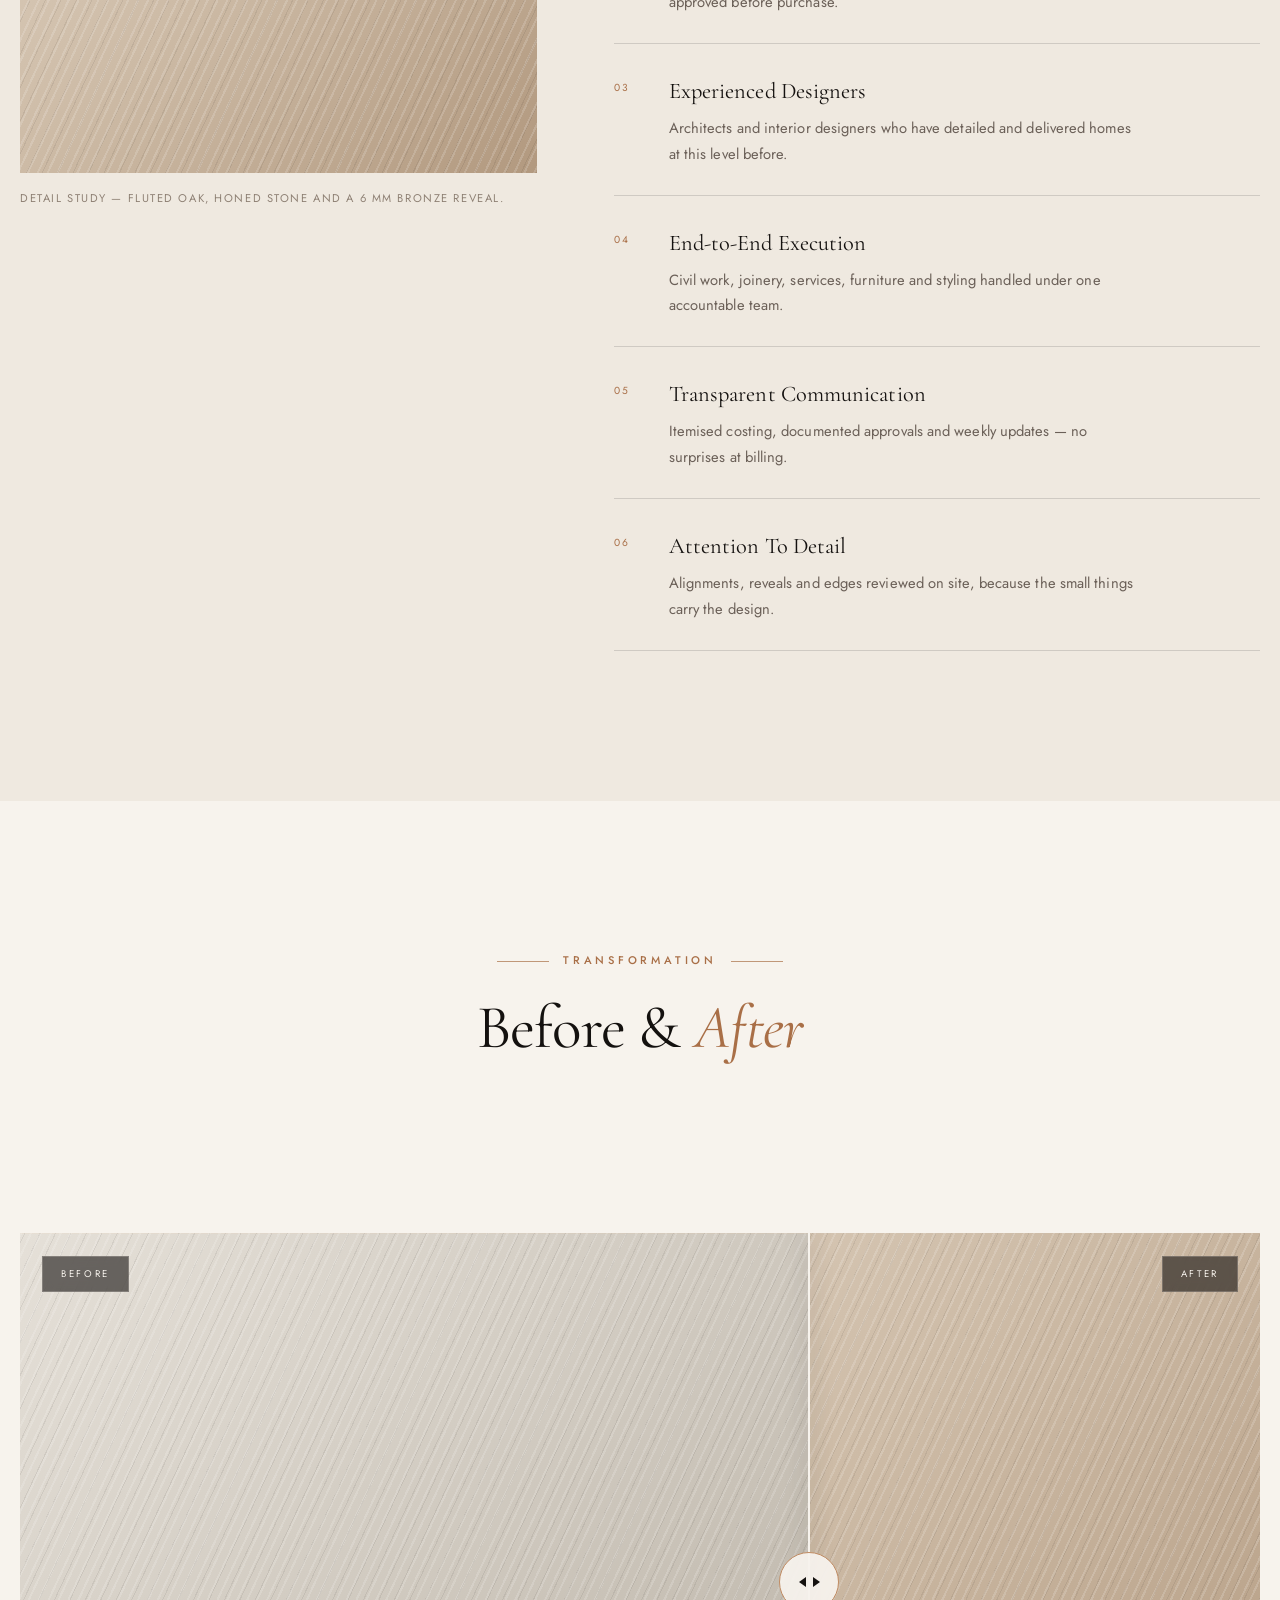
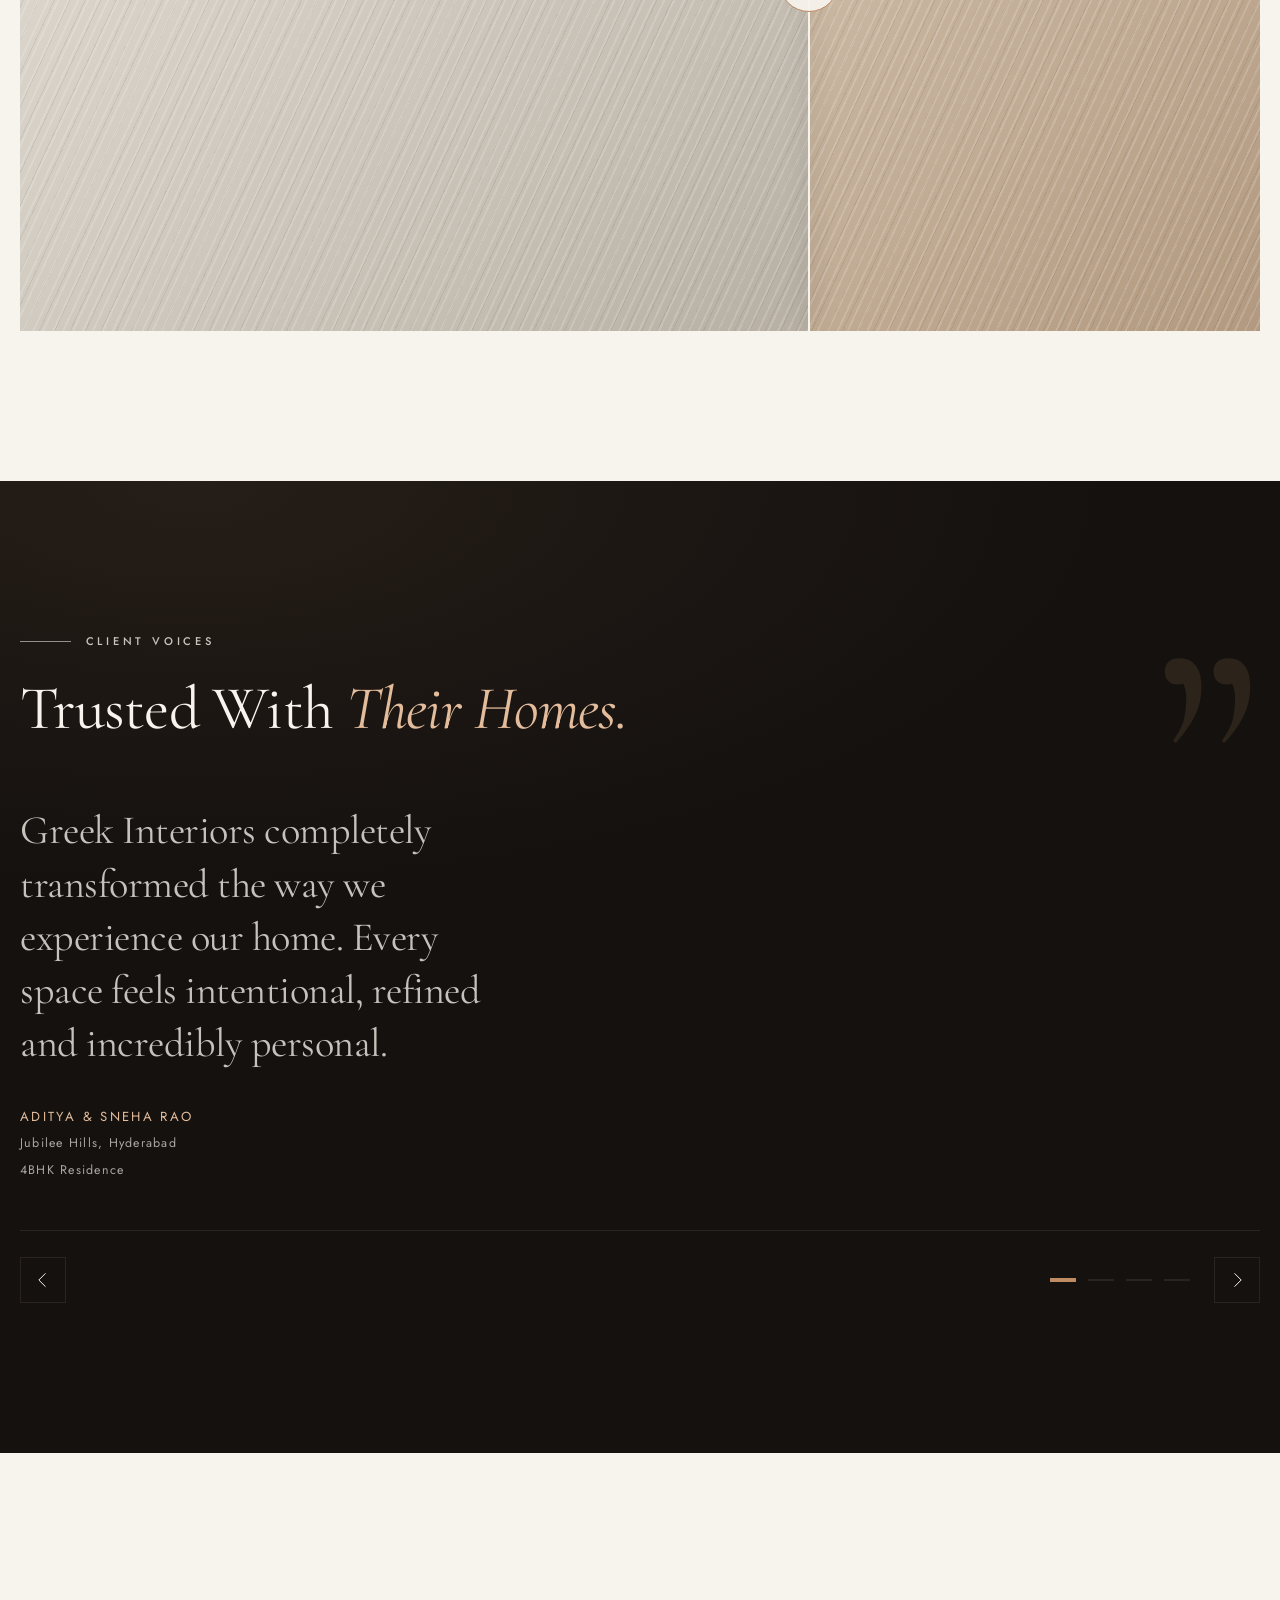
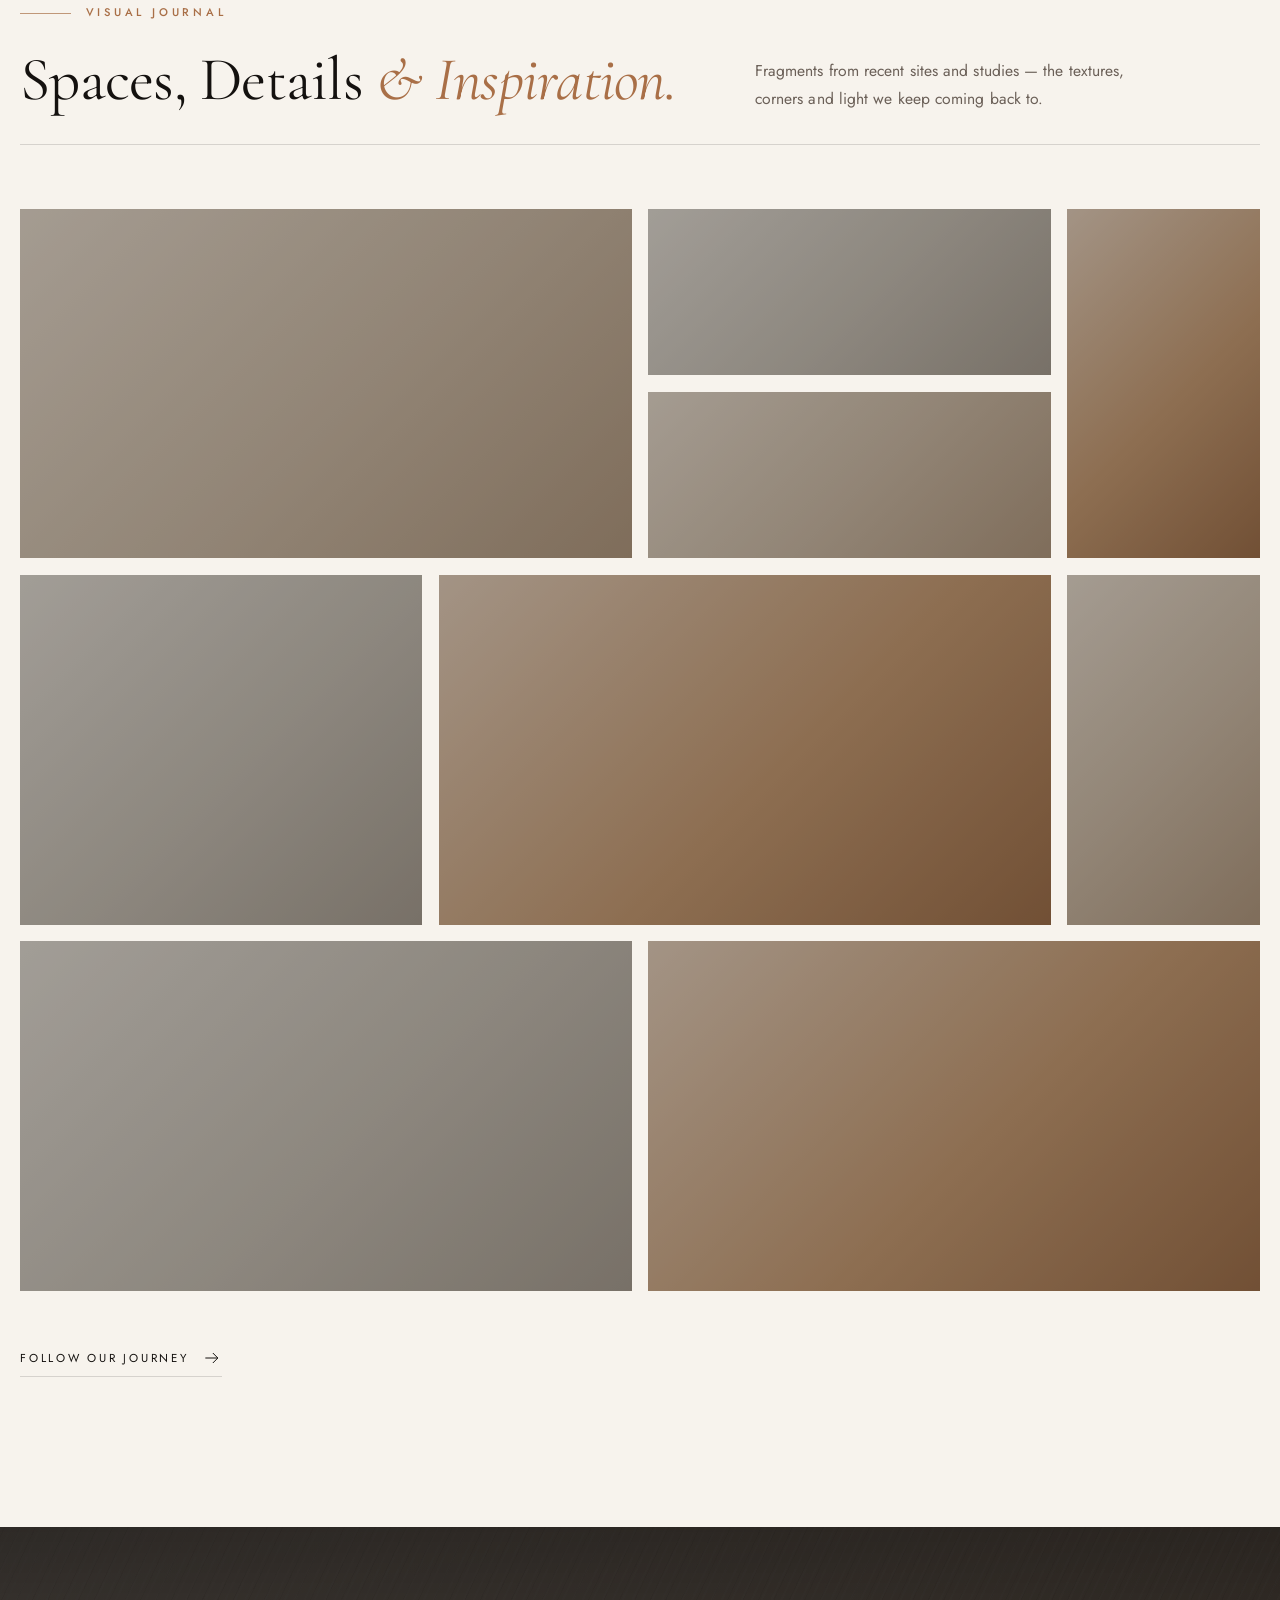
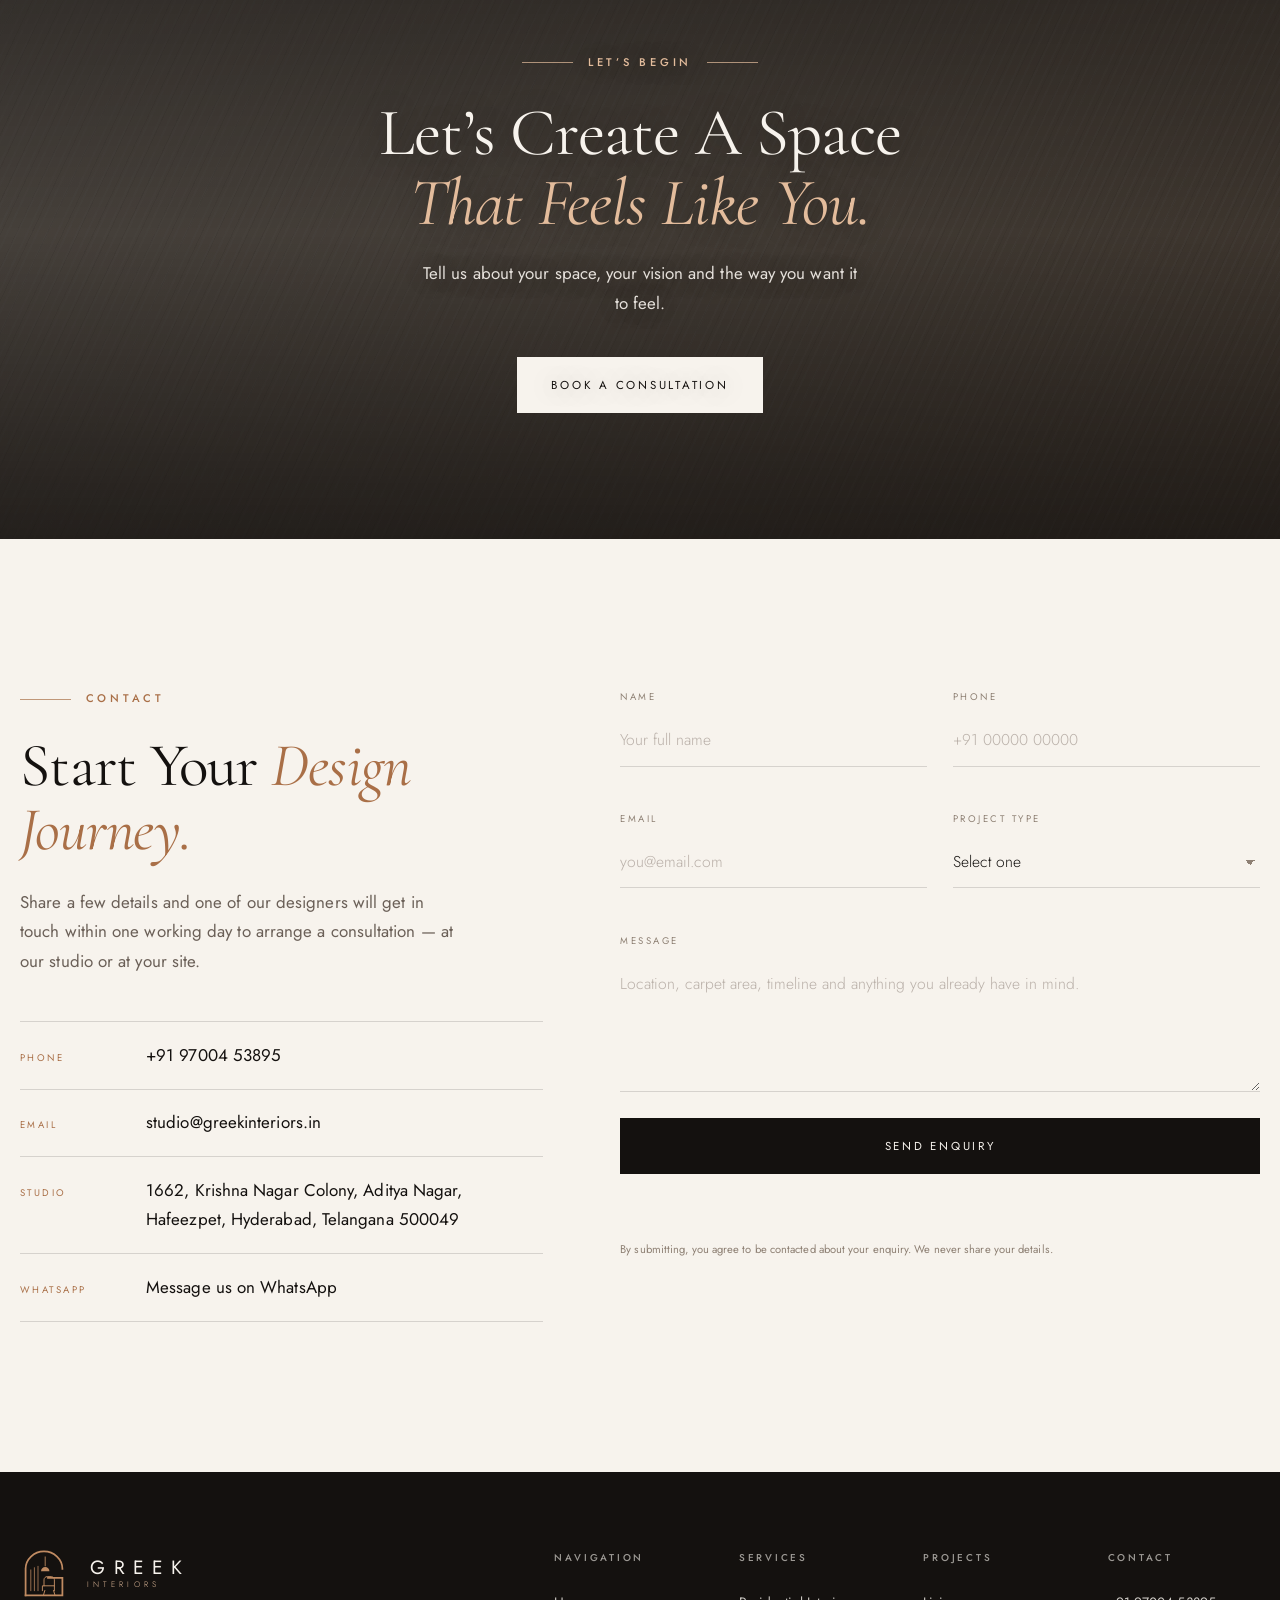
==== commit 4c30bad0: "Add real contact details, a sticky contact dock, and a readability pass Contact details are now the " ====
--- a/index.html
+++ b/index.html
@@ -47,14 +47,14 @@
   "slogan": "Designing Spaces. Defining Lifestyles.",
   "description": "Luxury interior design and interior architecture studio creating personalised residential and commercial spaces across India.",
   "url": "https://www.greekinteriors.in/",
-  "telephone": "+91 90000 00000",
+  "telephone": "+91 97004 53895",
   "email": "studio@greekinteriors.in",
   "address": {
     "@type": "PostalAddress",
-    "streetAddress": "Road No. 12, Banjara Hills",
+    "streetAddress": "1662, Krishna Nagar Colony, Aditya Nagar, Hafeezpet",
     "addressLocality": "Hyderabad",
     "addressRegion": "Telangana",
-    "postalCode": "500034",
+    "postalCode": "500049",
     "addressCountry": "IN"
   },
   "areaServed": "India",
@@ -156,7 +156,7 @@
   <div class="mobile-menu__foot">
     <a class="btn btn--solid" href="#contact">Book a Consultation</a>
     <div class="mobile-menu__meta">
-      <a href="tel:+919000000000">+91 90000 00000</a>
+      <a href="tel:+919700453895">+91 97004 53895</a>
       <a href="mailto:studio@greekinteriors.in">studio@greekinteriors.in</a>
     </div>
   </div>
@@ -192,7 +192,7 @@
 
   <div class="hero__rail" aria-hidden="true">
     <span class="hero__rail-line"></span>
-    <span class="hero__rail-text">Hyderabad · Bengaluru · Mumbai</span>
+    <span class="hero__rail-text">Hyderabad, India</span>
   </div>
 
   <a class="scroll-cue" href="#about" aria-label="Scroll to About">
@@ -819,7 +819,7 @@
       <ul class="contact__details" data-reveal>
         <li>
           <span class="contact__label">Phone</span>
-          <a href="tel:+919000000000">+91 90000 00000</a>
+          <a href="tel:+919700453895">+91 97004 53895</a>
         </li>
         <li>
           <span class="contact__label">Email</span>
@@ -827,11 +827,11 @@
         </li>
         <li>
           <span class="contact__label">Studio</span>
-          <address>Road No. 12, Banjara Hills<br>Hyderabad 500034, India</address>
+          <address>1662, Krishna Nagar Colony, Aditya Nagar,<br>Hafeezpet, Hyderabad, Telangana 500049</address>
         </li>
         <li>
           <span class="contact__label">WhatsApp</span>
-          <a href="https://wa.me/919000000000" target="_blank" rel="noopener">Message us on WhatsApp</a>
+          <a href="https://wa.me/919700453895" target="_blank" rel="noopener">Message us on WhatsApp</a>
         </li>
       </ul>
     </div>
@@ -932,9 +932,9 @@
         <div>
           <h3>Contact</h3>
           <ul>
-            <li><a href="tel:+919000000000">+91 90000 00000</a></li>
+            <li><a href="tel:+919700453895">+91 97004 53895</a></li>
             <li><a href="mailto:studio@greekinteriors.in">studio@greekinteriors.in</a></li>
-            <li><a href="https://wa.me/919000000000" target="_blank" rel="noopener">WhatsApp</a></li>
+            <li><a href="https://wa.me/919700453895" target="_blank" rel="noopener">WhatsApp</a></li>
             <li><a href="#contact">Book a Consultation</a></li>
           </ul>
         </div>
@@ -954,9 +954,32 @@
   </div>
 </footer>
 
-<a class="to-top" href="#home" id="toTop" aria-label="Back to top">
-  <svg viewBox="0 0 24 24" aria-hidden="true"><path d="M12 19V5M5 12l7-7 7 7" fill="none" stroke="currentColor" stroke-width="1.2"/></svg>
-</a>
+<!-- Sticky contact rail. Bottom-anchored, so the back-to-top button
+     appearing above never shifts the WhatsApp and call buttons. -->
+<div class="dock" aria-label="Quick contact">
+  <a class="to-top dock__btn" href="#home" id="toTop" aria-label="Back to top">
+    <svg viewBox="0 0 24 24" aria-hidden="true"><path d="M12 19V5M5 12l7-7 7 7" fill="none" stroke="currentColor" stroke-width="1.4"/></svg>
+  </a>
+
+  <a class="dock__btn dock__btn--call" href="tel:+919700453895" aria-label="Call Greek Interiors on +91 97004 53895">
+    <svg viewBox="0 0 24 24" aria-hidden="true">
+      <path d="M6.6 3.5h3l1.5 3.7-1.9 1.4a12.4 12.4 0 0 0 5.2 5.2l1.4-1.9 3.7 1.5v3a1.8 1.8 0 0 1-2 1.8A15.6 15.6 0 0 1 4.8 5.5a1.8 1.8 0 0 1 1.8-2z"
+            fill="currentColor"/>
+    </svg>
+    <span class="dock__label">Call Us</span>
+  </a>
+
+  <a class="dock__btn dock__btn--wa" href="https://wa.me/919700453895?text=Hi%20Greek%20Interiors%2C%20I%27d%20like%20to%20discuss%20an%20interior%20project."
+     target="_blank" rel="noopener" aria-label="Message Greek Interiors on WhatsApp">
+    <svg viewBox="0 0 24 24" aria-hidden="true">
+      <path d="M12.04 2A9.9 9.9 0 0 0 2.1 11.9a9.8 9.8 0 0 0 1.35 4.96L2 22l5.28-1.38a9.9 9.9 0 0 0 4.76 1.21h.01A9.9 9.9 0 0 0 22 11.94 9.9 9.9 0 0 0 12.04 2zm0 18.13h-.01a8.2 8.2 0 0 1-4.19-1.15l-.3-.18-3.13.82.84-3.05-.2-.31a8.2 8.2 0 1 1 6.99 3.87z"
+            fill="currentColor"/>
+      <path d="M16.56 14.24c-.25-.13-1.47-.72-1.7-.81-.23-.08-.39-.12-.56.13-.16.24-.63.8-.78.97-.14.16-.29.18-.53.06-.25-.13-1.05-.39-2-1.23a7.5 7.5 0 0 1-1.38-1.72c-.15-.25-.02-.38.11-.5.11-.11.25-.29.37-.44.12-.15.16-.25.25-.41.08-.17.04-.31-.02-.44-.06-.12-.56-1.34-.76-1.84-.2-.48-.4-.41-.56-.42h-.47a.9.9 0 0 0-.65.31c-.22.24-.85.83-.85 2.03s.87 2.35.99 2.51c.12.17 1.71 2.62 4.15 3.67.58.25 1.03.4 1.39.51.58.19 1.11.16 1.53.1.47-.07 1.44-.59 1.64-1.16.2-.57.2-1.05.14-1.16-.06-.1-.22-.16-.47-.28z"
+            fill="currentColor"/>
+    </svg>
+    <span class="dock__label">WhatsApp</span>
+  </a>
+</div>
 
 <script src="assets/js/main.js" defer></script>
 </body>
--- a/assets/css/style.css
+++ b/assets/css/style.css
@@ -79,7 +79,7 @@
   color:var(--ink);
   font-family:var(--font-sans);
   font-size:var(--fs-body);
-  font-weight:300;
+  font-weight:400;
   line-height:1.75;
   letter-spacing:.005em;
   overflow-x:hidden;
@@ -116,11 +116,11 @@
 /* ---------- 03. Typography ---------- */
 .display{
   font-family:var(--font-display);
-  font-weight:300;
+  font-weight:400;
   line-height:1.04;
   letter-spacing:-.012em;
 }
-.display em{ font-style:italic; font-weight:300; }
+.display em{ font-style:italic; font-weight:400; }
 
 .h2{ font-size:var(--fs-h2); }
 .h2 em{ color:var(--bronze-2); }
@@ -130,7 +130,7 @@
 
 .eyebrow{
   font-size:var(--fs-eyebrow);
-  font-weight:400;
+  font-weight:500;
   letter-spacing:.34em;
   text-transform:uppercase;
   color:var(--bronze-2);
@@ -143,10 +143,10 @@
 }
 .eyebrow--light{ color:var(--bronze-3); }
 
-.lede{ font-size:var(--fs-lede); line-height:1.6; color:var(--ink); font-weight:300; }
+.lede{ font-size:var(--fs-lede); line-height:1.6; color:var(--ink); font-weight:400; }
 
 p{ color:var(--taupe-2); }
-.section--dark p{ color:rgba(247,243,237,.66); }
+.section--dark p{ color:rgba(247,243,237,.78); }
 
 /* ---------- 04. Layout utilities ---------- */
 .shell{ width:var(--shell); margin-inline:auto; }
@@ -194,8 +194,16 @@
   background:var(--bronze-2); transform:translateY(101%);
   transition:transform .55s var(--ease-out);
 }
-.btn:hover::after{ transform:translateY(0); }
-.btn:hover{ color:var(--ivory); border-color:var(--bronze-2); }
+/* Hover fills are gated behind a real pointer. On touch, iOS keeps the
+   :hover state after a tap, which left the primary button stuck bronze. */
+@media (hover:hover){
+  .btn:hover::after{ transform:translateY(0); }
+  .btn:hover{ color:var(--ivory); border-color:var(--bronze-2); }
+}
+.btn:focus-visible::after{ transform:translateY(0); }
+.btn:focus-visible{ color:var(--ivory); border-color:var(--bronze-2); }
+.btn:active::after{ transform:translateY(0); }
+.btn:active{ color:var(--ivory); border-color:var(--bronze-2); }
 .btn--solid{ --btn-bg:var(--ink); --btn-fg:var(--ivory); --btn-bd:var(--ink); }
 .btn--line{ --btn-fg:var(--ivory); --btn-bd:rgba(247,243,237,.45); }
 .btn--ghost{ --btn-fg:currentColor; --btn-bd:currentColor; }
@@ -336,7 +344,7 @@
 .nav__link{
   position:relative; font-size:.72rem; letter-spacing:.2em;
   text-transform:uppercase; font-weight:300; padding-block:.4rem;
-  color:rgba(247,243,237,.82); transition:color .4s var(--ease);
+  color:rgba(247,243,237,.92); transition:color .4s var(--ease);
 }
 .nav__link::after{
   content:""; position:absolute; left:0; right:0; bottom:0; height:1px;
@@ -401,7 +409,7 @@
 }
 .mobile-menu__foot{ display:grid; gap:1.5rem; position:relative; }
 .mobile-menu__foot .btn--solid{ --btn-bg:var(--bronze-2); --btn-fg:var(--ivory); --btn-bd:var(--bronze-2); }
-.mobile-menu__meta{ display:grid; gap:.3rem; font-size:.8rem; color:rgba(247,243,237,.6); }
+.mobile-menu__meta{ display:grid; gap:.3rem; font-size:.85rem; color:rgba(247,243,237,.78); }
 
 /* ---------- 10. Hero ---------- */
 .hero{
@@ -416,32 +424,36 @@
 .hero__veil{
   position:absolute; inset:0;
   background:
-    linear-gradient(180deg, rgba(20,17,15,.62) 0%, rgba(20,17,15,.18) 38%, rgba(20,17,15,.86) 100%),
-    linear-gradient(90deg, rgba(20,17,15,.5) 0%, transparent 55%);
-}
-.hero__content{ position:relative; z-index:2; }
+    linear-gradient(180deg, rgba(20,17,15,.74) 0%, rgba(20,17,15,.46) 34%, rgba(20,17,15,.80) 68%, rgba(20,17,15,.94) 100%),
+    linear-gradient(90deg, rgba(20,17,15,.66) 0%, rgba(20,17,15,.28) 52%, transparent 78%);
+}
+.hero__content{
+  position:relative; z-index:2;
+  text-shadow:0 1px 26px rgba(20,17,15,.45);
+}
 .hero__title{
   font-size:var(--fs-h1); max-width:20ch; margin-bottom:1.8rem;
 }
 .hero__title .line{ display:block; overflow:hidden; }
 .hero__lede{
   max-width:44ch; font-size:var(--fs-lede);
-  color:rgba(247,243,237,.78); font-weight:300; margin-bottom:2.6rem;
+  color:rgba(247,243,237,.94); font-weight:400; margin-bottom:2.6rem;
 }
 .hero__actions{ display:flex; flex-wrap:wrap; gap:1rem; }
 
 .hero__rail{
-  position:absolute; right:calc((100vw - var(--shell-wide))/2); bottom:clamp(4.5rem,10vh,8rem);
+  position:absolute; bottom:clamp(4.5rem,10vh,8rem);
+  right:calc((100vw - var(--shell-wide))/2 + 84px);  /* clears the sticky dock */
   z-index:2; display:flex; align-items:center; gap:1rem;
   font-size:.62rem; letter-spacing:.3em; text-transform:uppercase;
-  color:rgba(247,243,237,.55);
+  color:rgba(247,243,237,.72);
 }
 .hero__rail-line{ width:60px; height:1px; background:var(--bronze); }
 
 .scroll-cue{
   position:absolute; left:50%; bottom:2rem; transform:translateX(-50%);
   z-index:3; display:grid; justify-items:center; gap:.75rem;
-  color:rgba(247,243,237,.6);
+  color:rgba(247,243,237,.78);
 }
 .scroll-cue__label{ font-size:.58rem; letter-spacing:.34em; text-transform:uppercase; }
 .scroll-cue__track{ display:block; width:1px; height:56px; background:rgba(247,243,237,.24); overflow:hidden; }
@@ -450,7 +462,7 @@
 
 /* ---------- 11. Marquee ---------- */
 .marquee{
-  background:var(--ink); color:rgba(247,243,237,.5);
+  background:var(--ink); color:rgba(247,243,237,.64);
   border-block:1px solid var(--ink-3);
   overflow:hidden; padding-block:1.15rem;
 }
@@ -514,7 +526,7 @@
 .svc:hover .frame img{ transform:scale(1.09) translateY(-1.5%); filter:brightness(.92); }
 .svc::after{
   content:""; position:absolute; inset:0; pointer-events:none;
-  background:linear-gradient(180deg, rgba(20,17,15,.42) 0%, rgba(20,17,15,.10) 26%, rgba(20,17,15,.48) 58%, rgba(20,17,15,.90) 100%);
+  background:linear-gradient(180deg, rgba(20,17,15,.55) 0%, rgba(20,17,15,.24) 26%, rgba(20,17,15,.66) 58%, rgba(20,17,15,.95) 100%);
   transition:opacity .7s var(--ease); opacity:.92;
 }
 .svc:hover::after{ opacity:1; }
@@ -537,7 +549,7 @@
   font-size:var(--fs-h3); line-height:1.15; letter-spacing:-.01em;
 }
 .svc__desc{
-  color:rgba(247,243,237,.72); font-size:.86rem; line-height:1.65;
+  color:rgba(247,243,237,.86); font-size:.88rem; line-height:1.65;
   max-width:40ch; margin-top:.7rem;
   opacity:0; transform:translateY(10px);
   transition:opacity .55s var(--ease), transform .55s var(--ease-out);
@@ -592,7 +604,7 @@
 .proj .frame::before{ z-index:3; }
 .proj__link::after{
   content:""; position:absolute; inset:0; pointer-events:none;
-  background:linear-gradient(180deg, transparent 35%, rgba(20,17,15,.82) 100%);
+  background:linear-gradient(180deg, transparent 28%, rgba(20,17,15,.55) 62%, rgba(20,17,15,.92) 100%);
   opacity:0; transition:opacity .6s var(--ease);
 }
 .proj__link:hover::after,
@@ -616,7 +628,7 @@
 .proj__loc{
   display:block; margin-top:.35rem;
   font-size:.68rem; letter-spacing:.2em; text-transform:uppercase;
-  color:rgba(247,243,237,.66);
+  color:rgba(247,243,237,.82);
 }
 .proj__rule{
   position:absolute; left:0; bottom:0; height:2px; width:0; z-index:4;
@@ -658,7 +670,7 @@
   transition:transform .6s var(--ease-out), color .6s var(--ease);
 }
 .concepts li:hover .concepts__w{ transform:translateX(10px); color:var(--bronze-3); }
-.concepts__d{ display:block; font-size:.84rem; color:rgba(247,243,237,.55); max-width:26ch; }
+.concepts__d{ display:block; font-size:.86rem; color:rgba(247,243,237,.72); max-width:26ch; }
 
 /* ---------- 16. Process ---------- */
 .timeline{ position:relative; padding-left:clamp(0px,3vw,3rem); }
@@ -791,7 +803,7 @@
 .quote__by{ display:grid; gap:.3rem; }
 .quote__by b{ font-weight:400; font-size:.82rem; letter-spacing:.18em; text-transform:uppercase; color:var(--bronze-3); }
 .quote__by span,
-.quote__by i{ font-style:normal; font-size:.76rem; letter-spacing:.1em; color:rgba(247,243,237,.5); }
+.quote__by i{ font-style:normal; font-size:.78rem; letter-spacing:.1em; color:rgba(247,243,237,.66); }
 
 .quotes__nav{
   display:flex; align-items:center; gap:1.5rem; margin-top:clamp(2rem,4vw,3rem);
@@ -848,14 +860,17 @@
 }
 .cta__veil{
   position:absolute; inset:0;
-  background:linear-gradient(180deg, rgba(20,17,15,.78), rgba(20,17,15,.62) 50%, rgba(20,17,15,.86));
-}
-.cta__content{ position:relative; z-index:2; text-align:center; display:grid; justify-items:center; }
+  background:linear-gradient(180deg, rgba(20,17,15,.88), rgba(20,17,15,.76) 50%, rgba(20,17,15,.92));
+}
+.cta__content{
+  position:relative; z-index:2; text-align:center; display:grid; justify-items:center;
+  text-shadow:0 1px 26px rgba(20,17,15,.45);
+}
 .cta__content .eyebrow{ justify-content:center; }
 .cta__content .eyebrow::after{ content:""; width:clamp(28px,4vw,52px); height:1px; background:currentColor; opacity:.7; }
 .cta__title{ font-size:clamp(2.2rem,1.3rem + 3.6vw,5rem); margin-bottom:1.4rem; }
 .cta__title .line{ display:block; }
-.cta__note{ max-width:44ch; color:rgba(247,243,237,.74); margin-bottom:2.4rem; }
+.cta__note{ max-width:44ch; color:rgba(247,243,237,.9); margin-bottom:2.4rem; }
 .cta .btn--solid{ --btn-bg:var(--ivory); --btn-fg:var(--ink); --btn-bd:var(--ivory); }
 
 /* ---------- 22. Contact ---------- */
@@ -928,20 +943,20 @@
 }
 .site-footer__cols{ display:grid; grid-template-columns:repeat(4,1fr); gap:2rem; }
 .site-footer__cols h3{
-  font-size:.6rem; letter-spacing:.28em; text-transform:uppercase;
-  color:rgba(247,243,237,.42); font-weight:400; margin-bottom:1.3rem;
+  font-size:.62rem; letter-spacing:.28em; text-transform:uppercase;
+  color:rgba(247,243,237,.6); font-weight:500; margin-bottom:1.3rem;
 }
 .site-footer__cols ul{ display:grid; gap:.7rem; }
 .site-footer__cols a{
-  font-size:.85rem; color:rgba(247,243,237,.72); transition:color .35s var(--ease), padding-left .35s var(--ease);
+  font-size:.85rem; color:rgba(247,243,237,.82); transition:color .35s var(--ease), padding-left .35s var(--ease);
 }
 .site-footer__cols a:hover{ color:var(--bronze-3); padding-left:.35rem; }
 .site-footer__bottom{
   display:flex; flex-wrap:wrap; align-items:center; justify-content:space-between;
-  gap:1.2rem; padding-top:2rem; padding-right:clamp(0px,4vw,72px);
+  gap:1.2rem; padding-top:2rem; padding-right:clamp(0px,7vw,104px);
 }
 .site-footer__copy,
-.site-footer__credit{ font-size:.7rem; letter-spacing:.12em; color:rgba(247,243,237,.42); }
+.site-footer__credit{ font-size:.72rem; letter-spacing:.12em; color:rgba(247,243,237,.58); }
 .socials{ display:flex; gap:1.6rem; }
 .socials a{
   font-size:.66rem; letter-spacing:.22em; text-transform:uppercase;
@@ -954,16 +969,54 @@
 .socials a:hover{ color:var(--ivory); }
 .socials a:hover::after{ width:100%; }
 
+.dock{
+  position:fixed; right:clamp(1rem,2.5vw,2rem); bottom:clamp(1rem,2.5vw,2rem); z-index:100;
+  display:flex; flex-direction:column; align-items:flex-end; gap:.6rem;
+}
+.dock__btn{
+  position:relative; flex:none;
+  width:54px; height:54px;
+  display:flex; align-items:center; justify-content:center;
+  background:var(--ink); color:var(--ivory);
+  border:1px solid var(--ink-3);
+  box-shadow:0 12px 34px rgba(20,17,15,.30);
+  transition:background .4s var(--ease), border-color .4s var(--ease),
+             transform .4s var(--ease), box-shadow .4s var(--ease);
+}
+.dock__btn svg{ width:23px; height:23px; }
+.dock__btn:active{ transform:scale(.94); }
+
+/* WhatsApp keeps its own green so it is recognised at a glance;
+   the call button carries the brand bronze. */
+.dock__btn--wa{ background:#128C7E; border-color:#128C7E; }
+.dock__btn--call{ background:var(--bronze-2); border-color:var(--bronze-2); }
+
+.dock__label{
+  position:absolute; right:calc(100% + .55rem); top:50%;
+  transform:translate(8px,-50%); white-space:nowrap; pointer-events:none;
+  background:var(--ink); color:var(--ivory);
+  border:1px solid var(--ink-3);
+  font-size:.58rem; letter-spacing:.22em; text-transform:uppercase;
+  padding:.5rem .85rem; opacity:0;
+  transition:opacity .35s var(--ease), transform .35s var(--ease);
+}
+
+@media (hover:hover){
+  .dock__btn:hover{ transform:translateY(-2px); box-shadow:0 16px 38px rgba(20,17,15,.38); }
+  .dock__btn:hover .dock__label{ opacity:1; transform:translate(0,-50%); }
+  .to-top:hover{ background:var(--bronze-2); border-color:var(--bronze-2); }
+  .dock__btn--wa:hover{ background:#25D366; border-color:#25D366; }
+}
+
+/* back-to-top keeps its slot reserved while hidden, so the contact
+   buttons below it never move as it fades in and out */
 .to-top{
-  position:fixed; right:clamp(1rem,2.5vw,2rem); bottom:clamp(1rem,2.5vw,2rem); z-index:100;
-  width:48px; height:48px; display:grid; place-items:center;
-  background:var(--ink); color:var(--ivory); border:1px solid var(--ink-3);
-  opacity:0; visibility:hidden; transform:translateY(12px);
-  transition:opacity .5s var(--ease), transform .5s var(--ease), visibility .5s, background .4s;
+  opacity:0; visibility:hidden;
+  transition:opacity .5s var(--ease), visibility .5s, background .4s var(--ease),
+             border-color .4s var(--ease), transform .4s var(--ease);
 }
 .to-top svg{ width:18px; height:18px; }
-.to-top.is-visible{ opacity:1; visibility:visible; transform:none; }
-.to-top:hover{ background:var(--bronze-2); border-color:var(--bronze-2); }
+.to-top.is-visible{ opacity:1; visibility:visible; }
 
 /* =============================================================
    24. RESPONSIVE — tablet & mobile are composed, not shrunk
@@ -1120,9 +1173,15 @@
   .contact__details li{ grid-template-columns:1fr; gap:.25rem; }
 
   .site-footer__cols{ grid-template-columns:1fr 1fr; }
-  .site-footer__bottom{ flex-direction:column; align-items:flex-start; gap:1.4rem; }
+  .site-footer__bottom{
+    flex-direction:column; align-items:flex-start; gap:1.4rem;
+    padding-right:4.5rem; padding-bottom:4.5rem;  /* clears the sticky dock */
+  }
   .socials{ flex-wrap:wrap; gap:1rem 1.4rem; }
-  .to-top{ width:44px; height:44px; }
+  .dock{ gap:.5rem; }
+  .dock__btn{ width:50px; height:50px; }
+  .dock__btn svg{ width:21px; height:21px; }
+  .dock__label{ display:none; }
 
   .marquee__track span{ font-size:.62rem; gap:1.6rem; padding-right:1.6rem; }
 }
@@ -1145,7 +1204,7 @@
 
 /* ---- Print ---- */
 @media print{
-  .site-header,.mobile-menu,.preloader,.to-top,.scroll-cue,.marquee,.scroll-progress{ display:none !important; }
+  .site-header,.mobile-menu,.preloader,.dock,.scroll-cue,.marquee,.scroll-progress{ display:none !important; }
   body{ background:#fff; color:#000; }
   .section--dark{ background:#fff; color:#000; }
 }
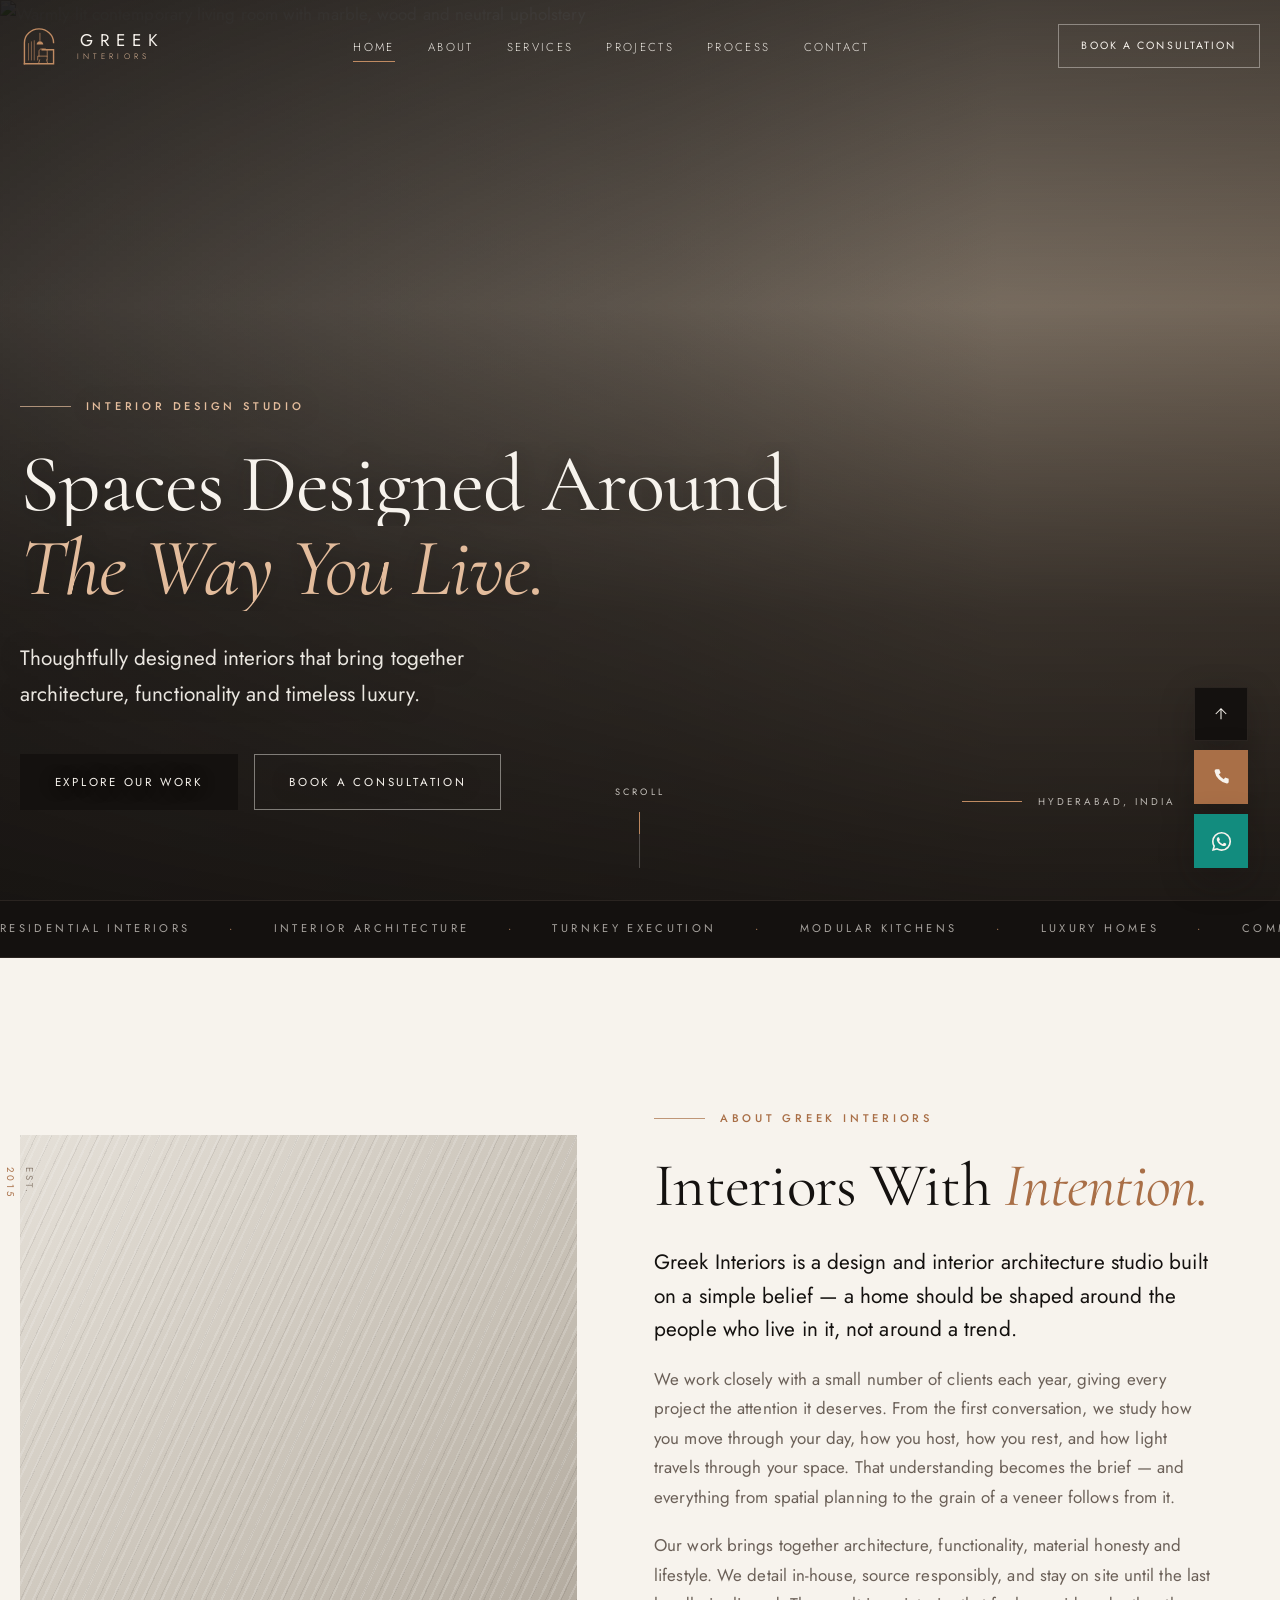
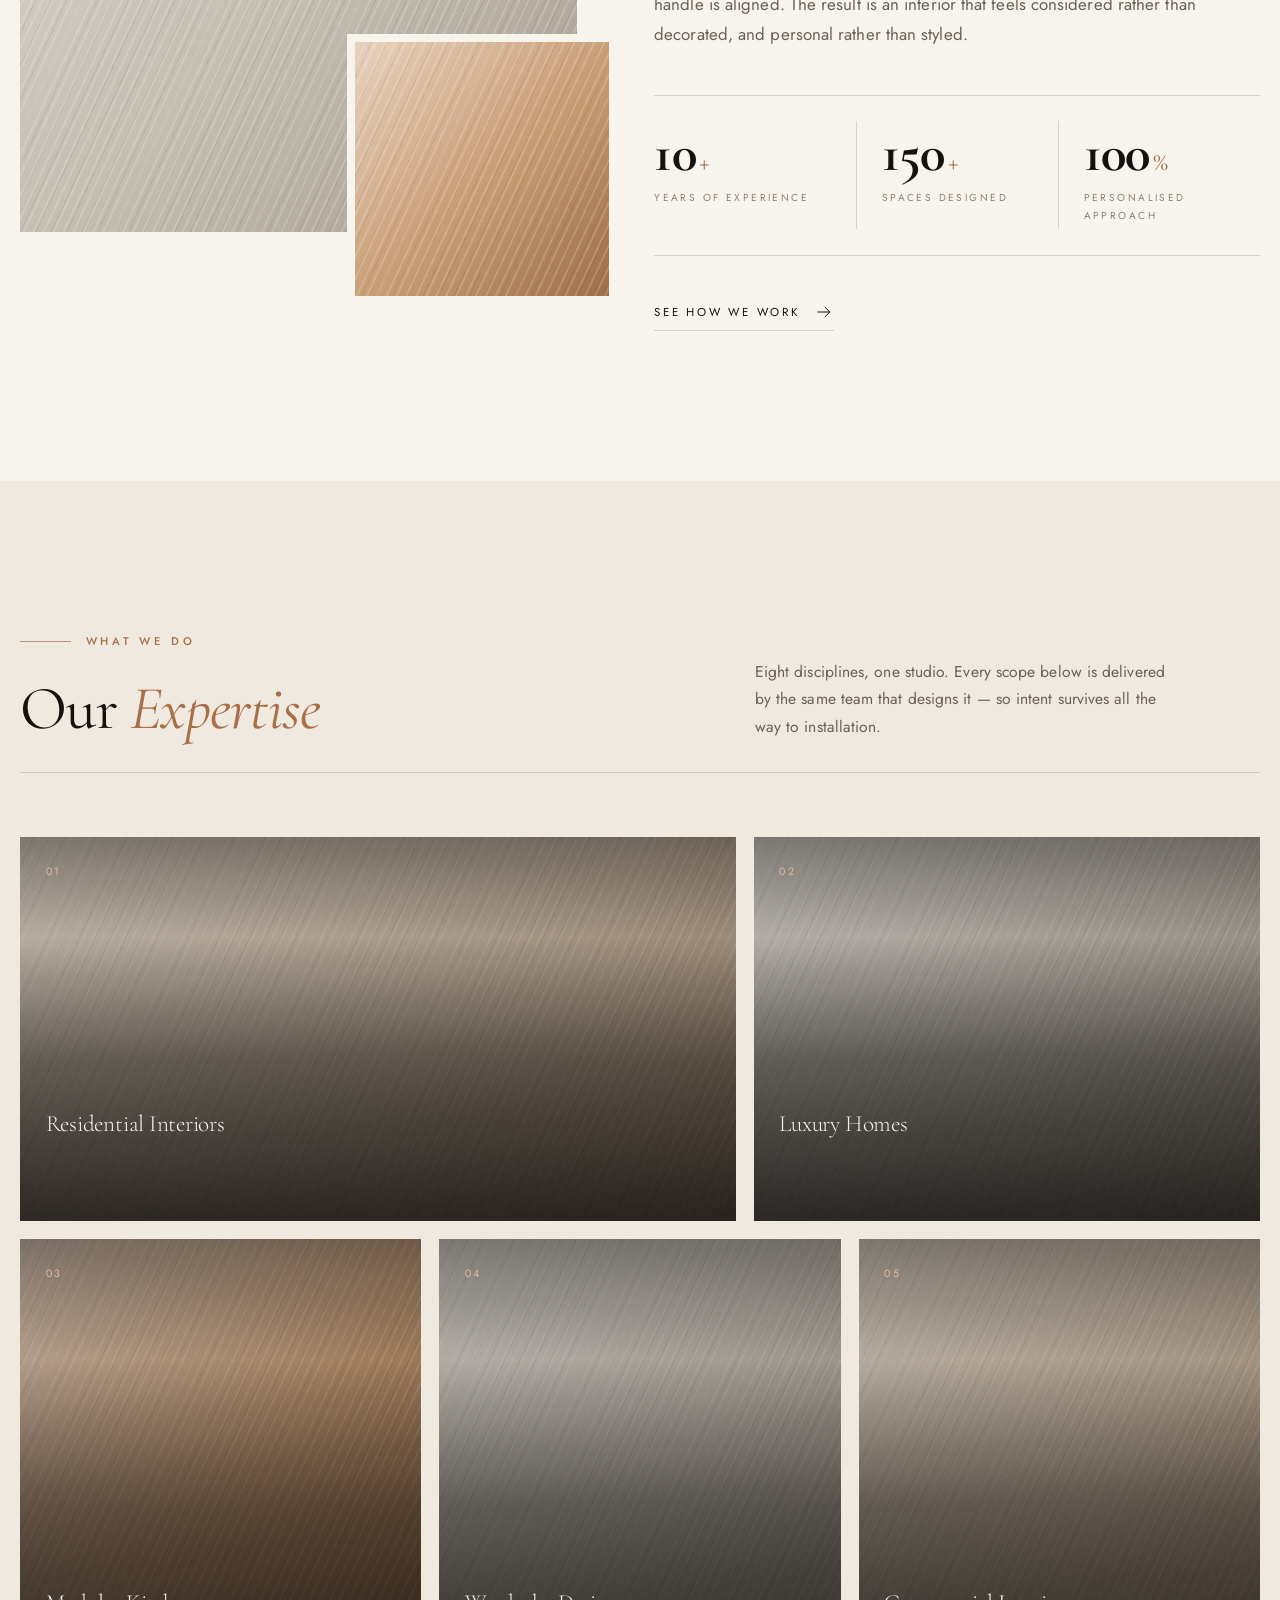
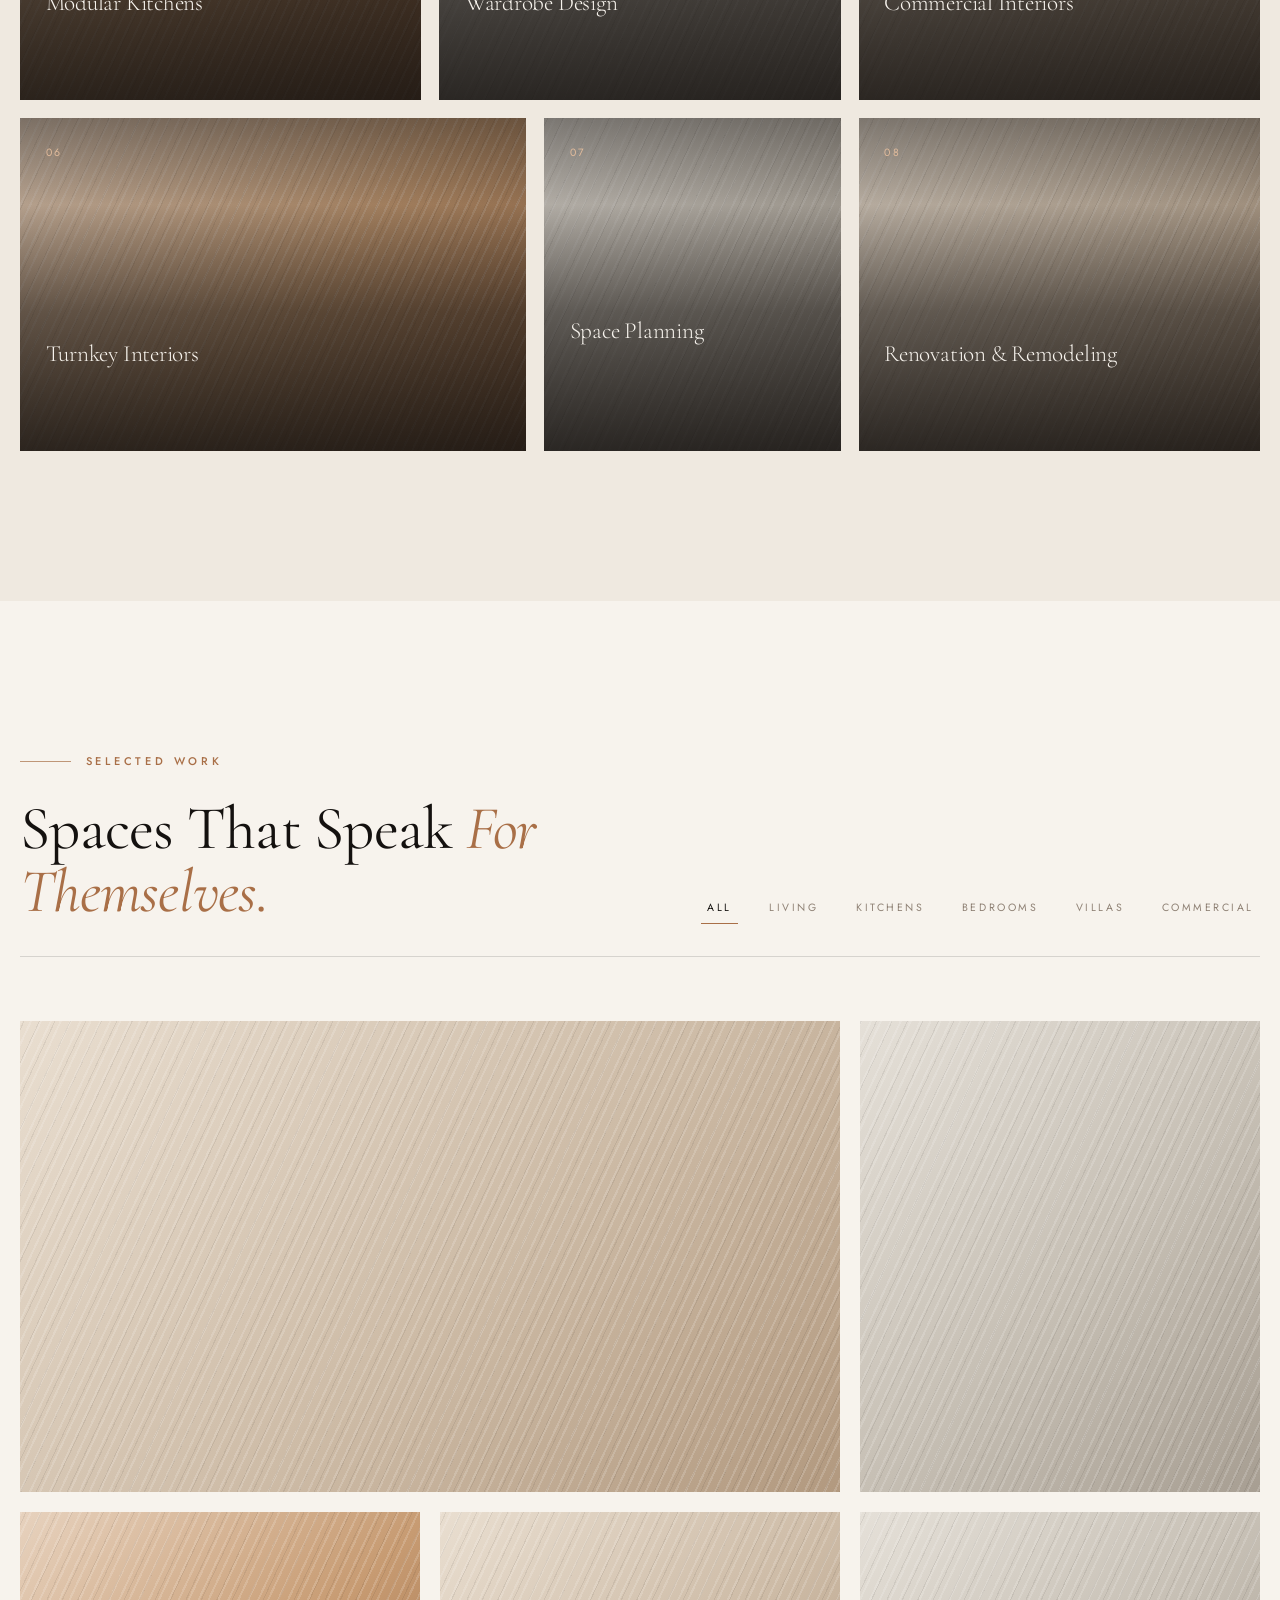
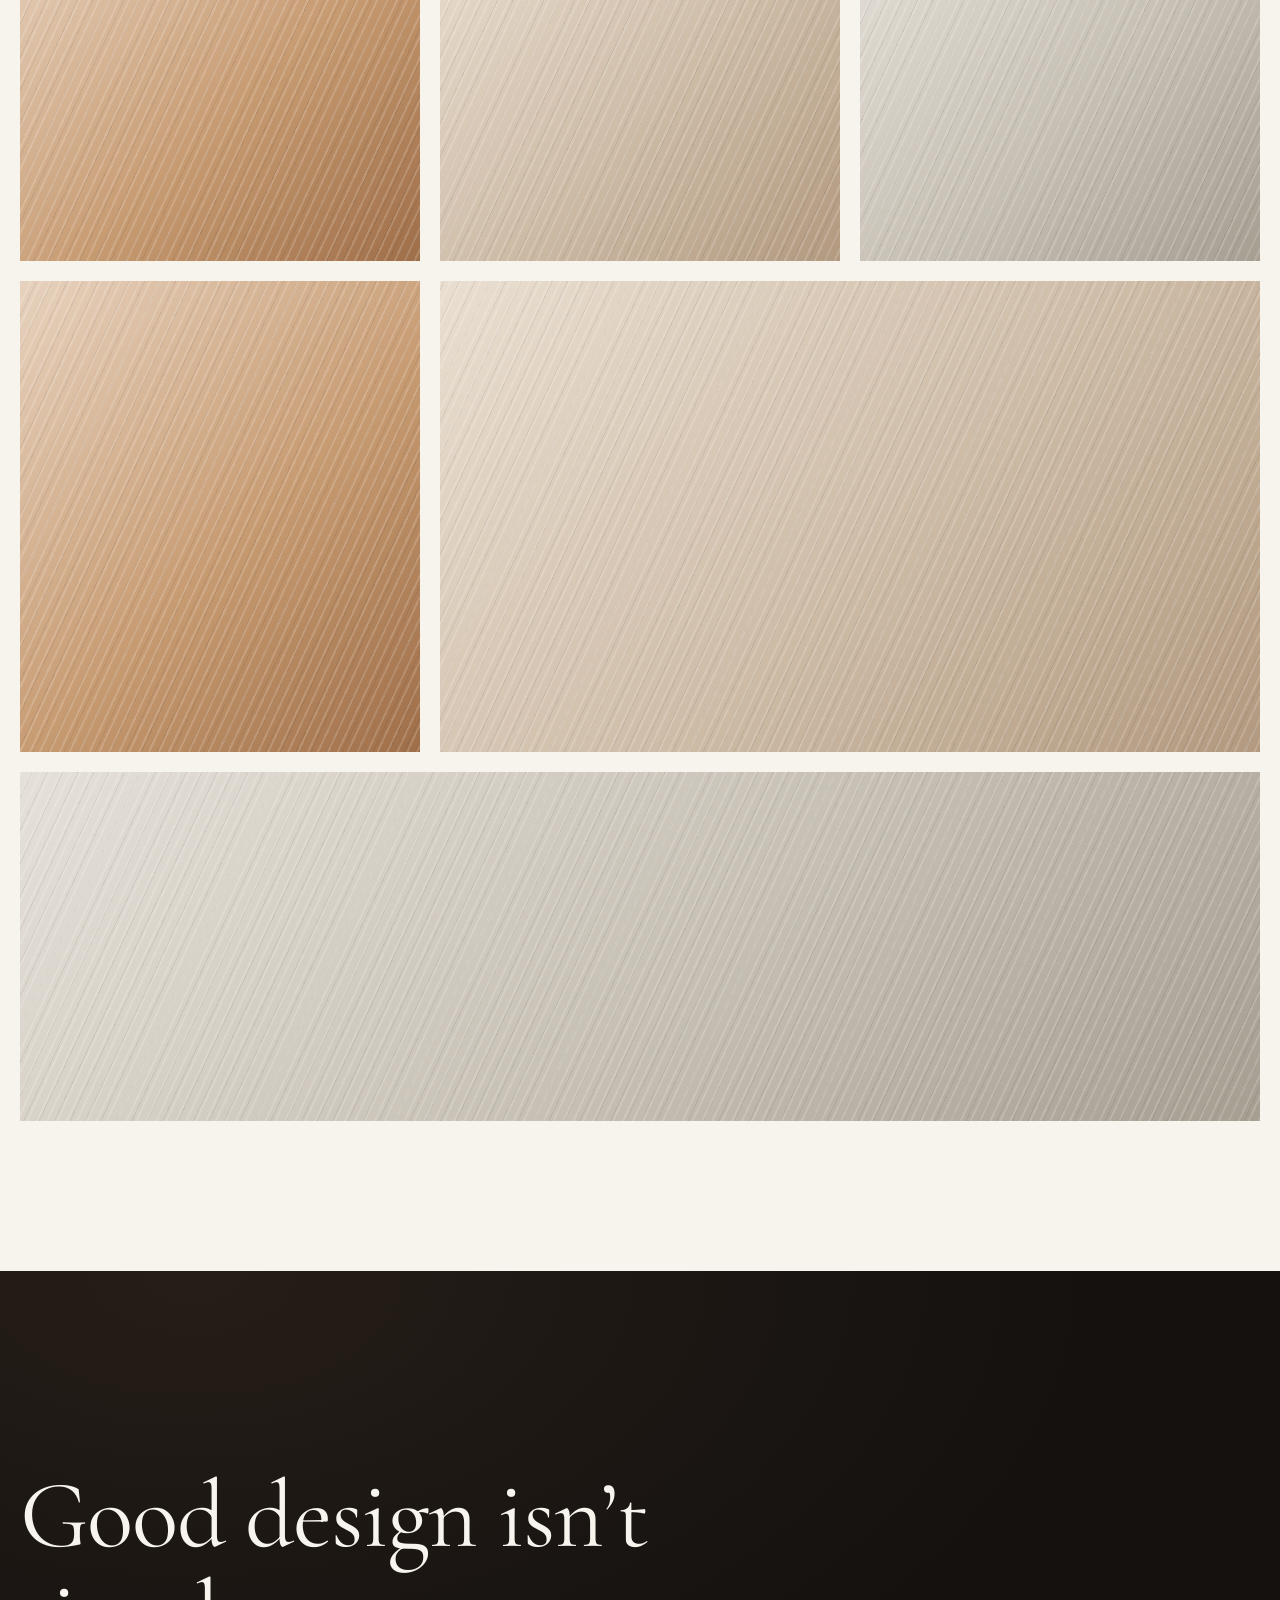
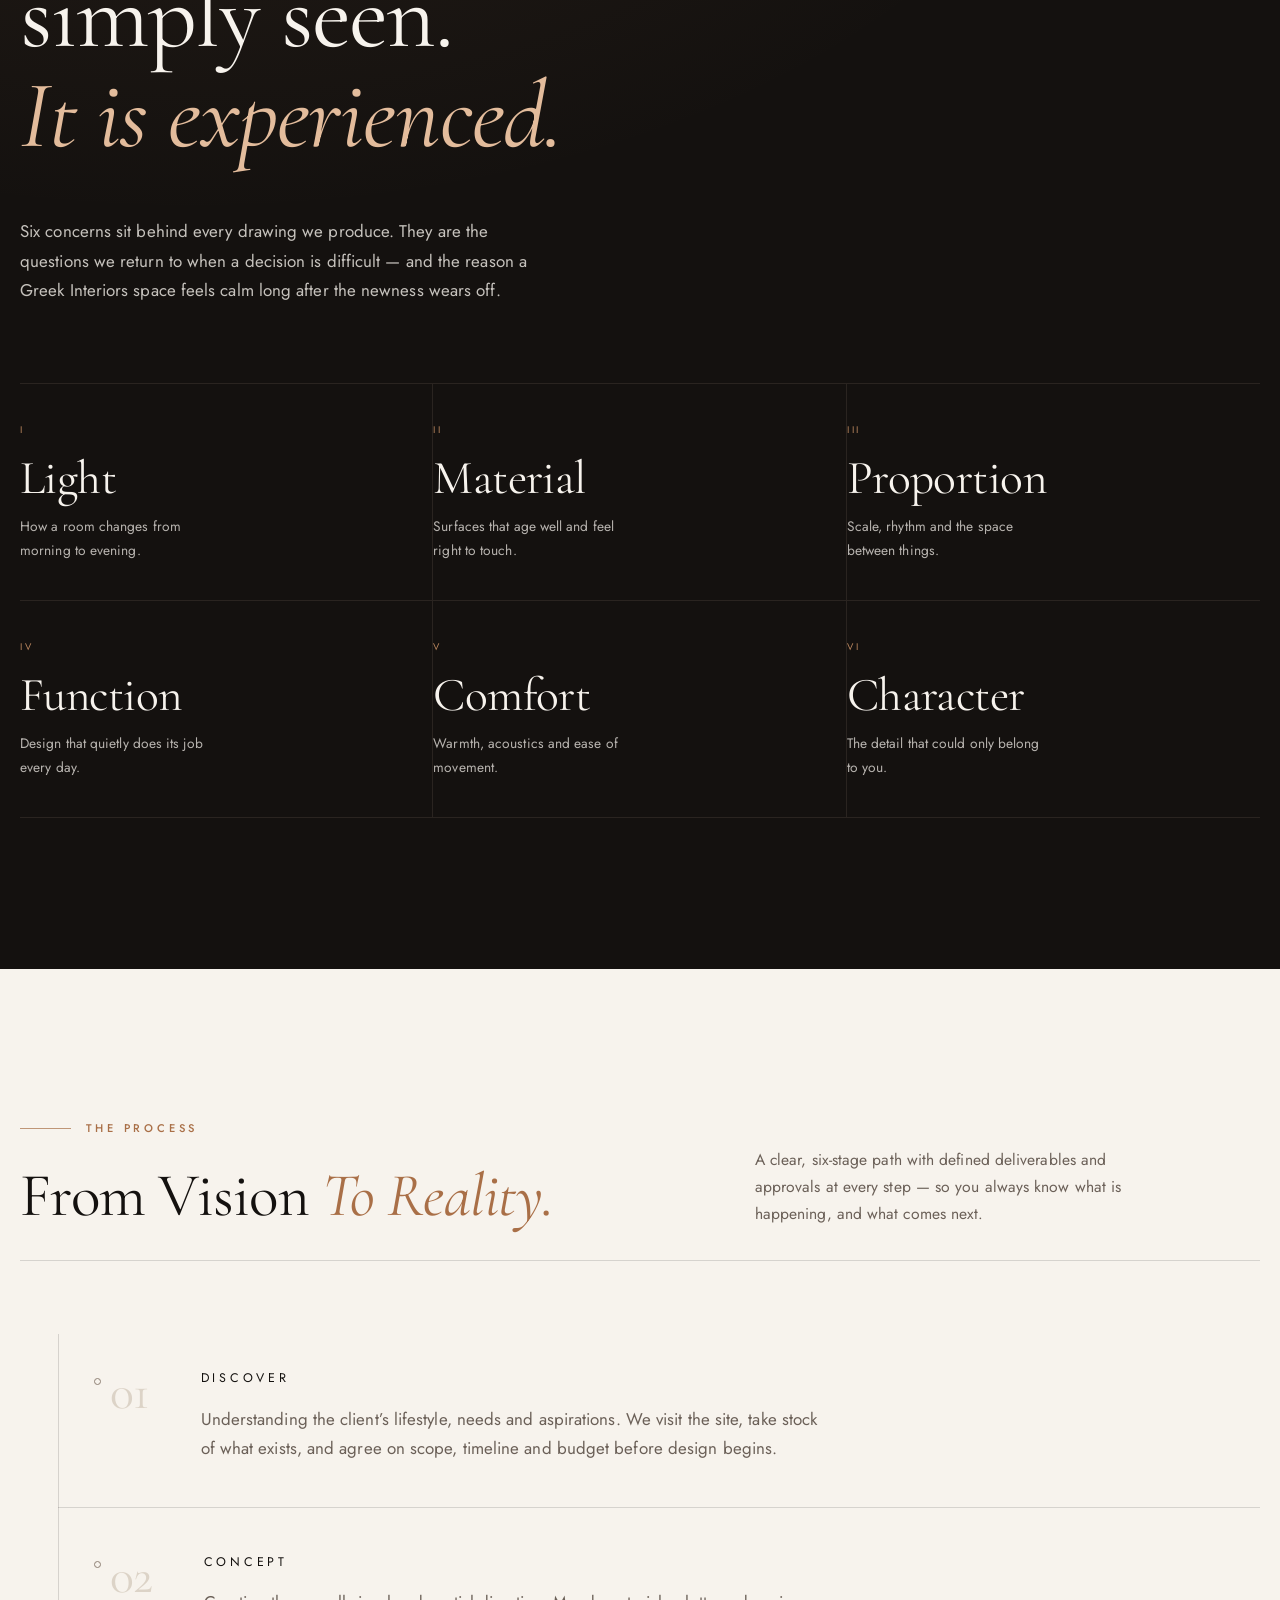
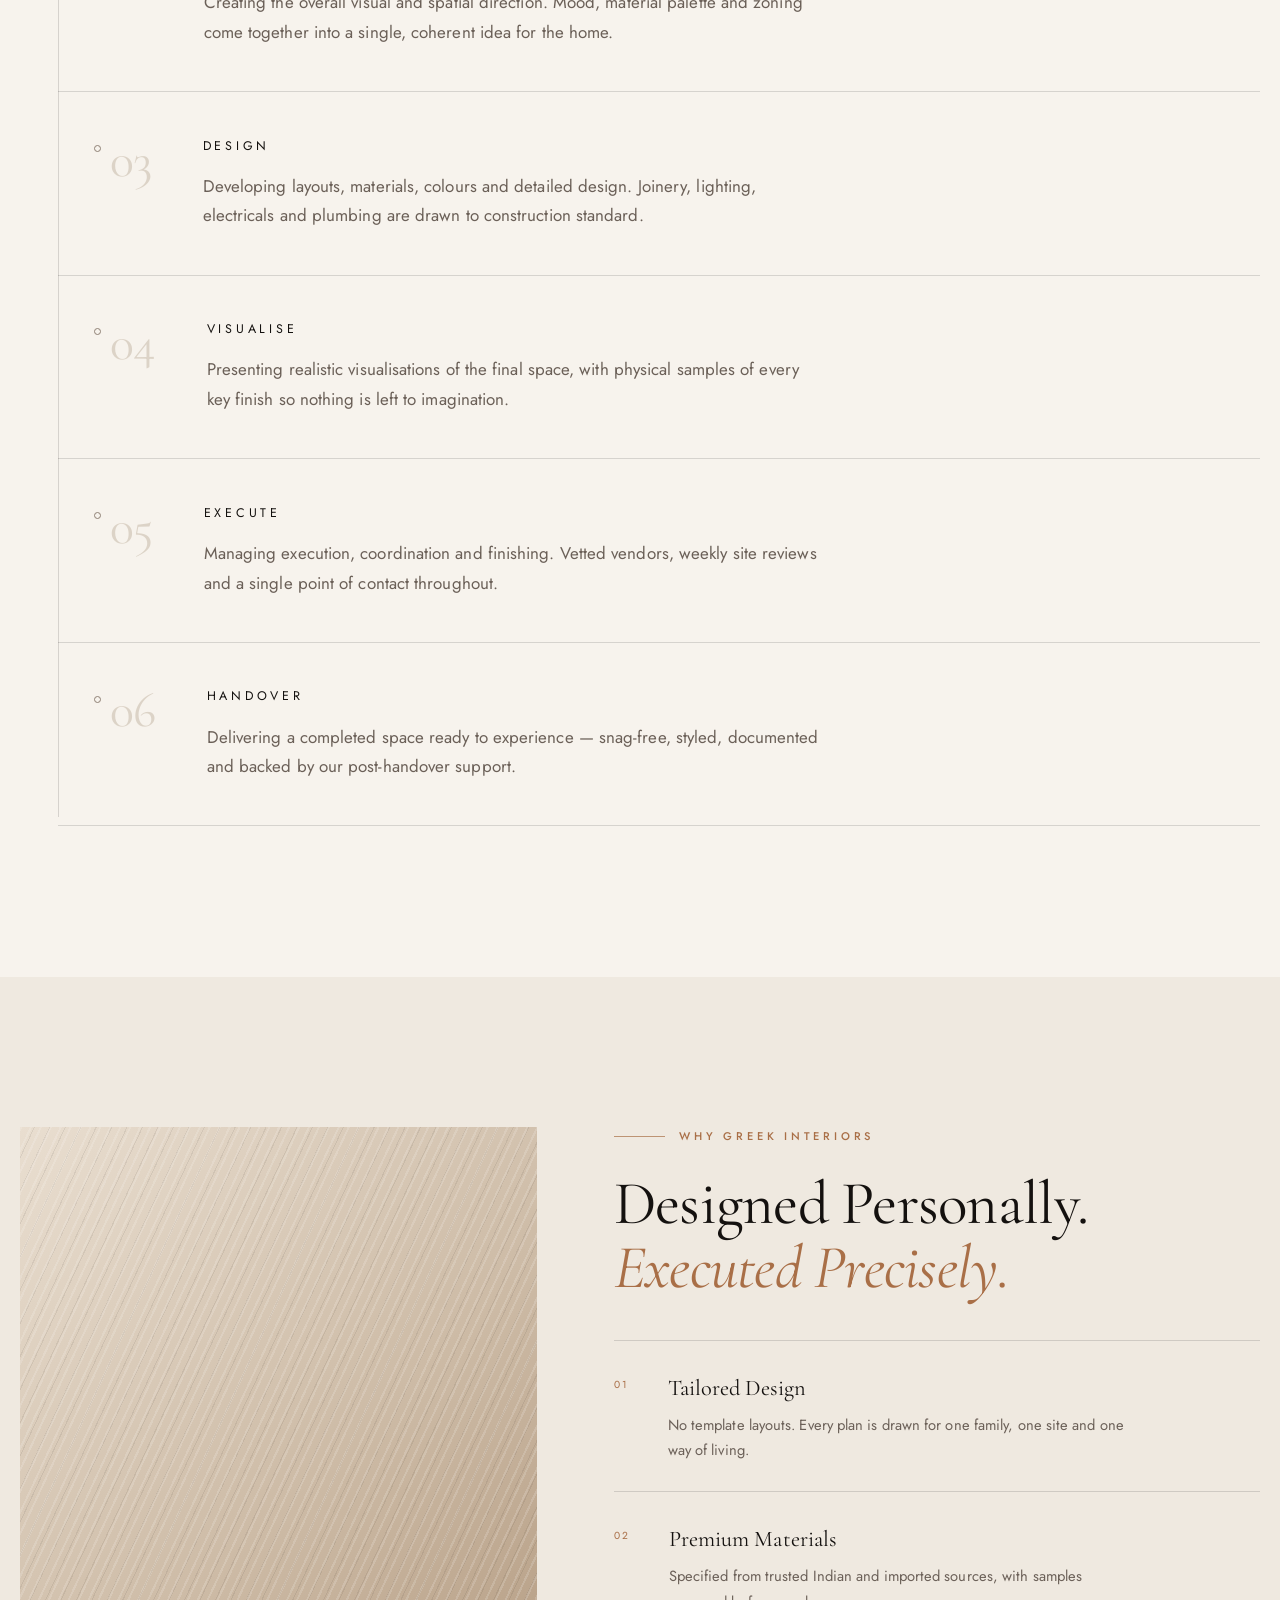
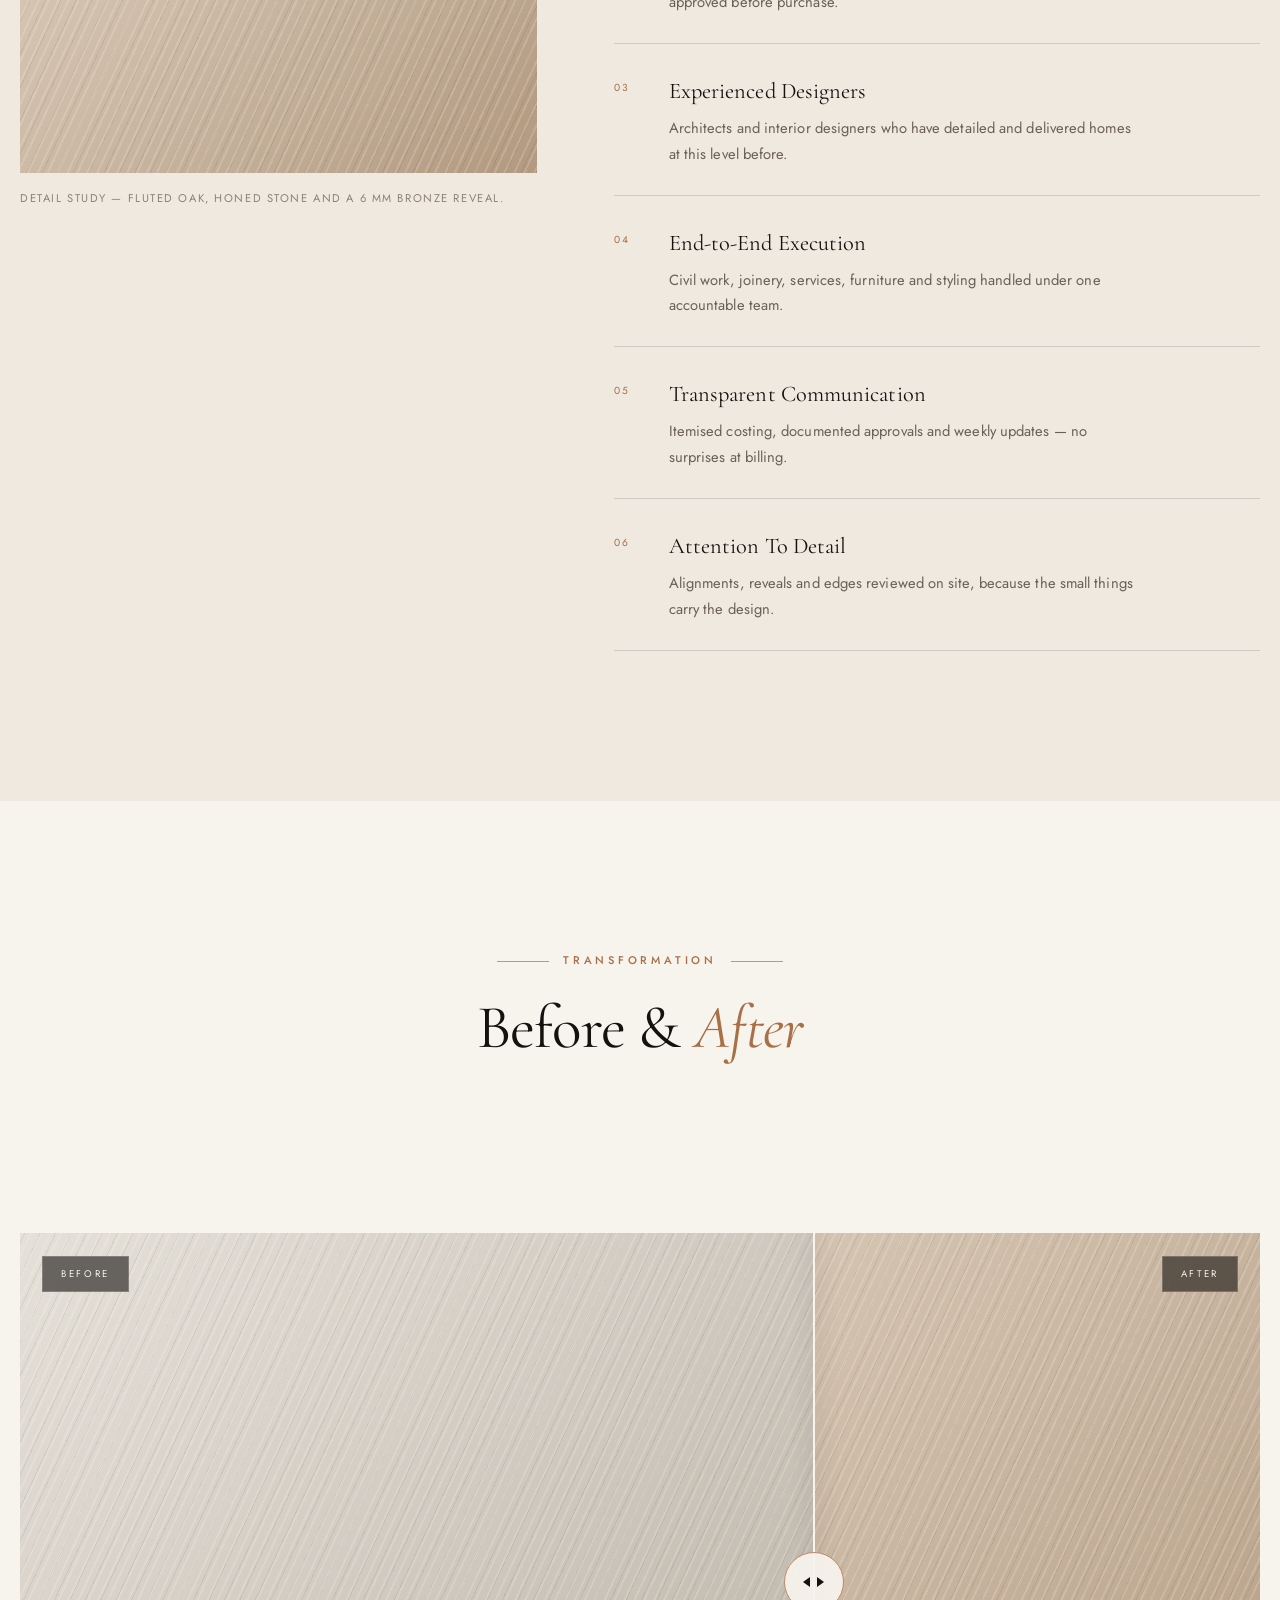
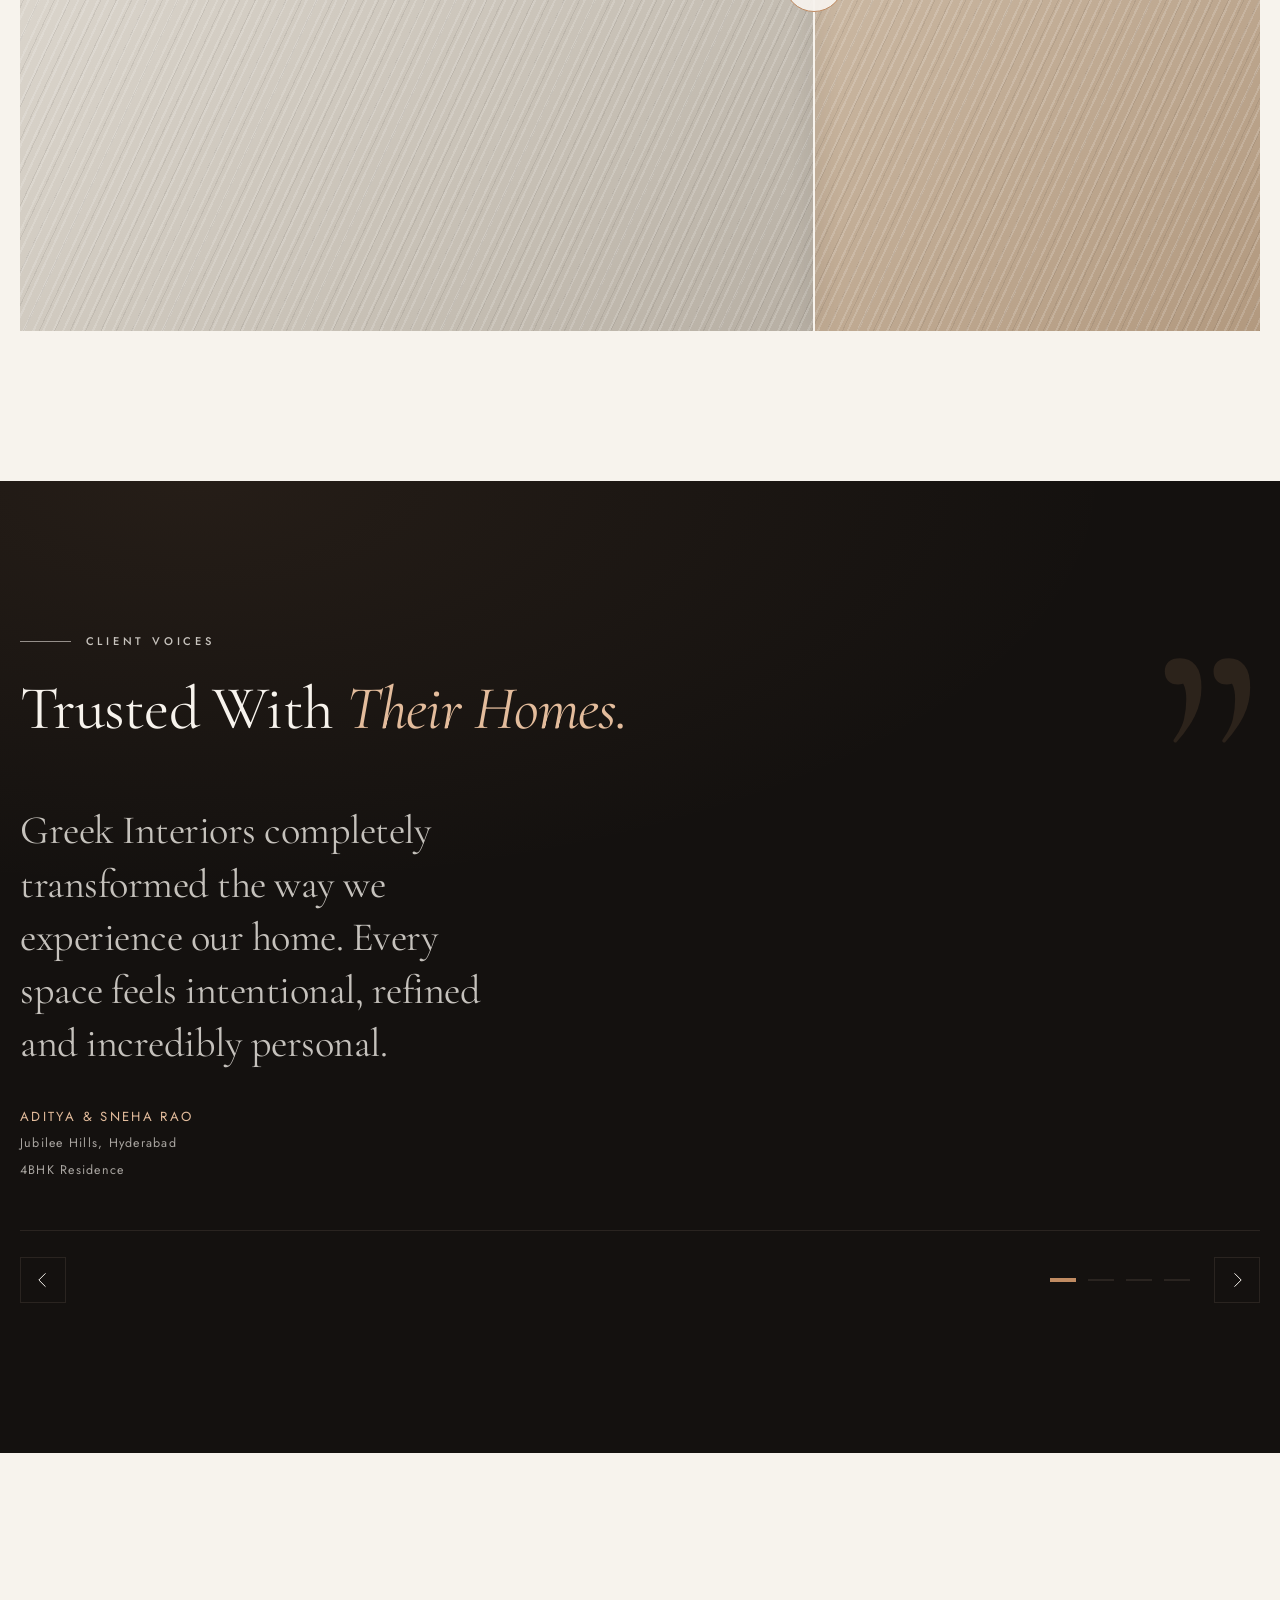
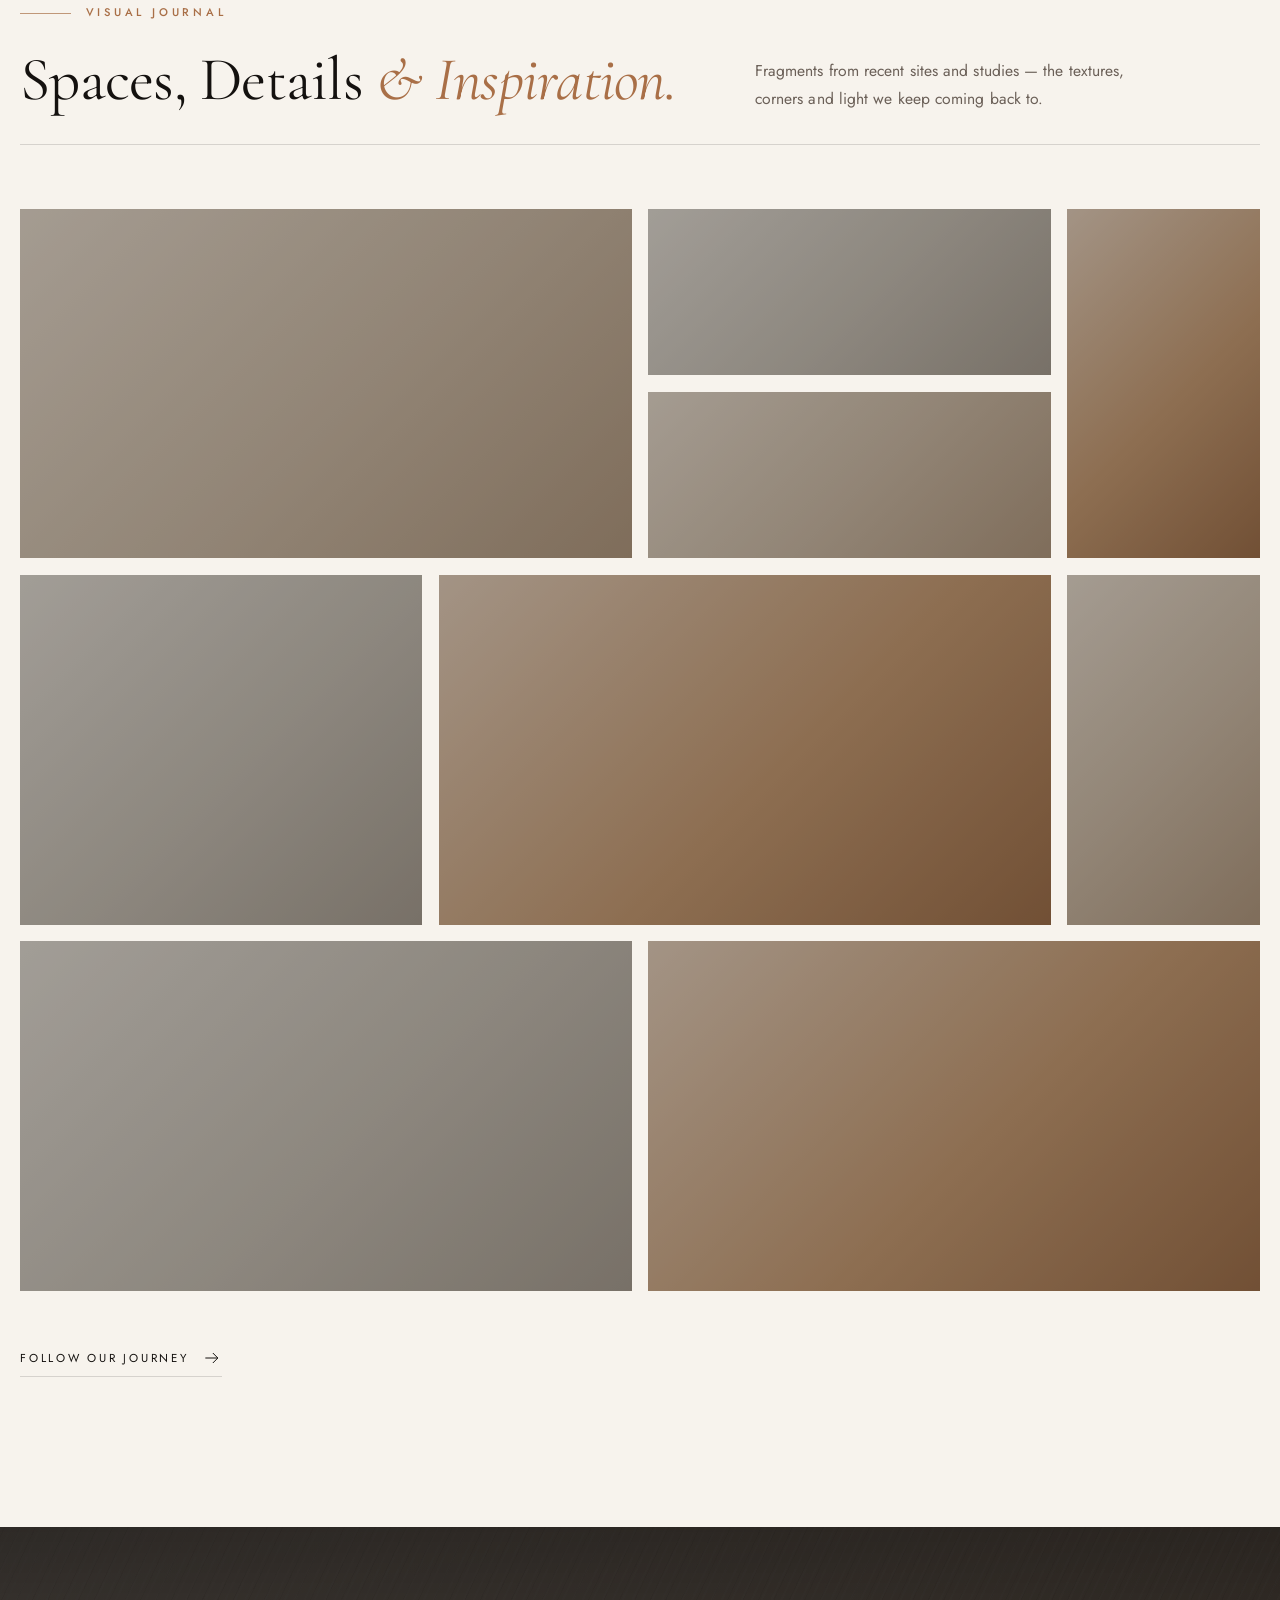
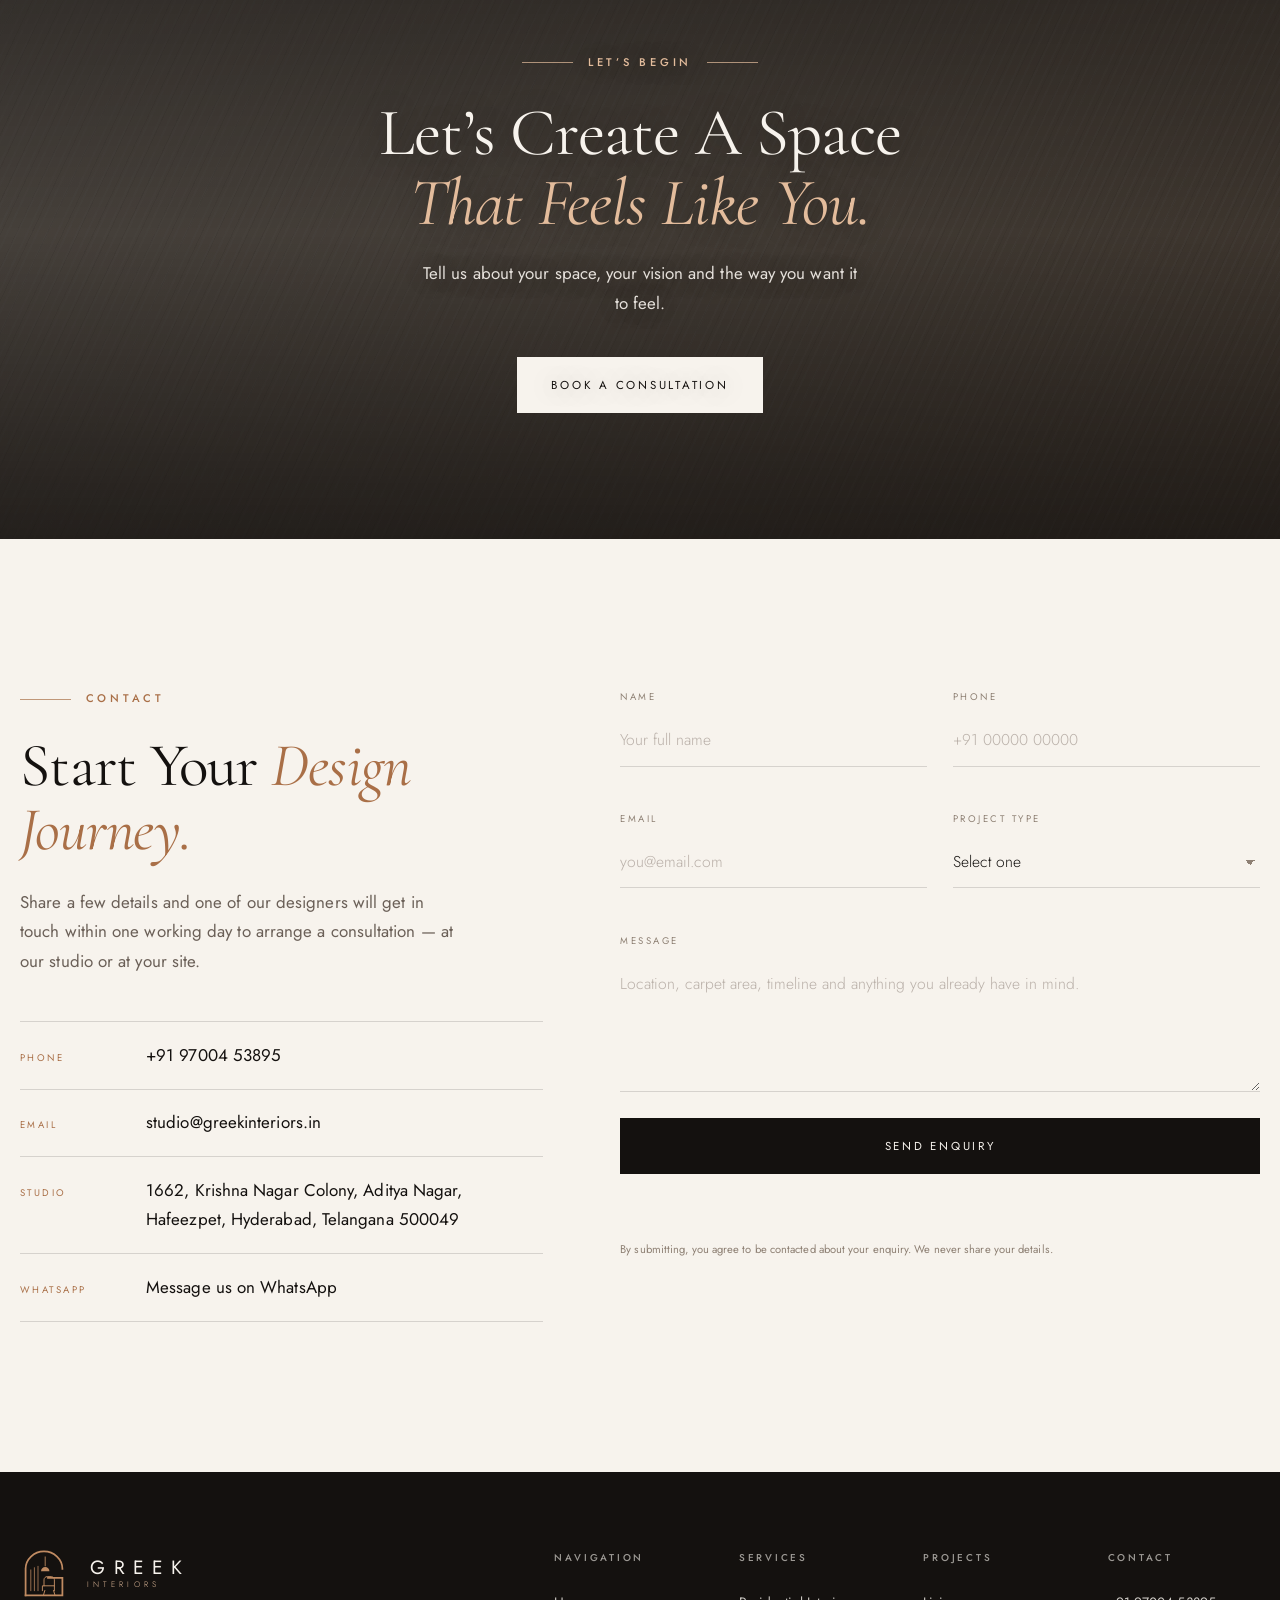
==== commit 1e241c11: "Add an enquiry dashboard, and wire the contact form to a real backend The contact form previously va" ====
--- a/index.html
+++ b/index.html
@@ -877,6 +877,13 @@
         <textarea id="f-message" name="message" rows="4" placeholder="Location, carpet area, timeline and anything you already have in mind."></textarea>
       </div>
 
+      <!-- Honeypot: hidden from people, irresistible to bots. A filled value is
+           accepted and silently discarded so the bot learns nothing. -->
+      <div class="hp" aria-hidden="true">
+        <label for="f-company">Company</label>
+        <input id="f-company" name="company" type="text" tabindex="-1" autocomplete="off">
+      </div>
+
       <button class="btn btn--solid btn--block" type="submit">Send Enquiry</button>
       <p class="form__status" id="formStatus" role="status" aria-live="polite"></p>
       <p class="form__fineprint">By submitting, you agree to be contacted about your enquiry. We never share your details.</p>
--- a/assets/css/style.css
+++ b/assets/css/style.css
@@ -927,6 +927,11 @@
 .form__status{
   font-size:.78rem; letter-spacing:.1em; color:var(--bronze-2); min-height:1.2em;
 }
+.form__status.is-error{ color:#A5423A; }
+.hp{
+  position:absolute; left:-9999px; top:auto;
+  width:1px; height:1px; overflow:hidden;
+}
 .form__fineprint{ font-size:.7rem; color:var(--taupe); }
 
 /* ---------- 23. Footer ---------- */
